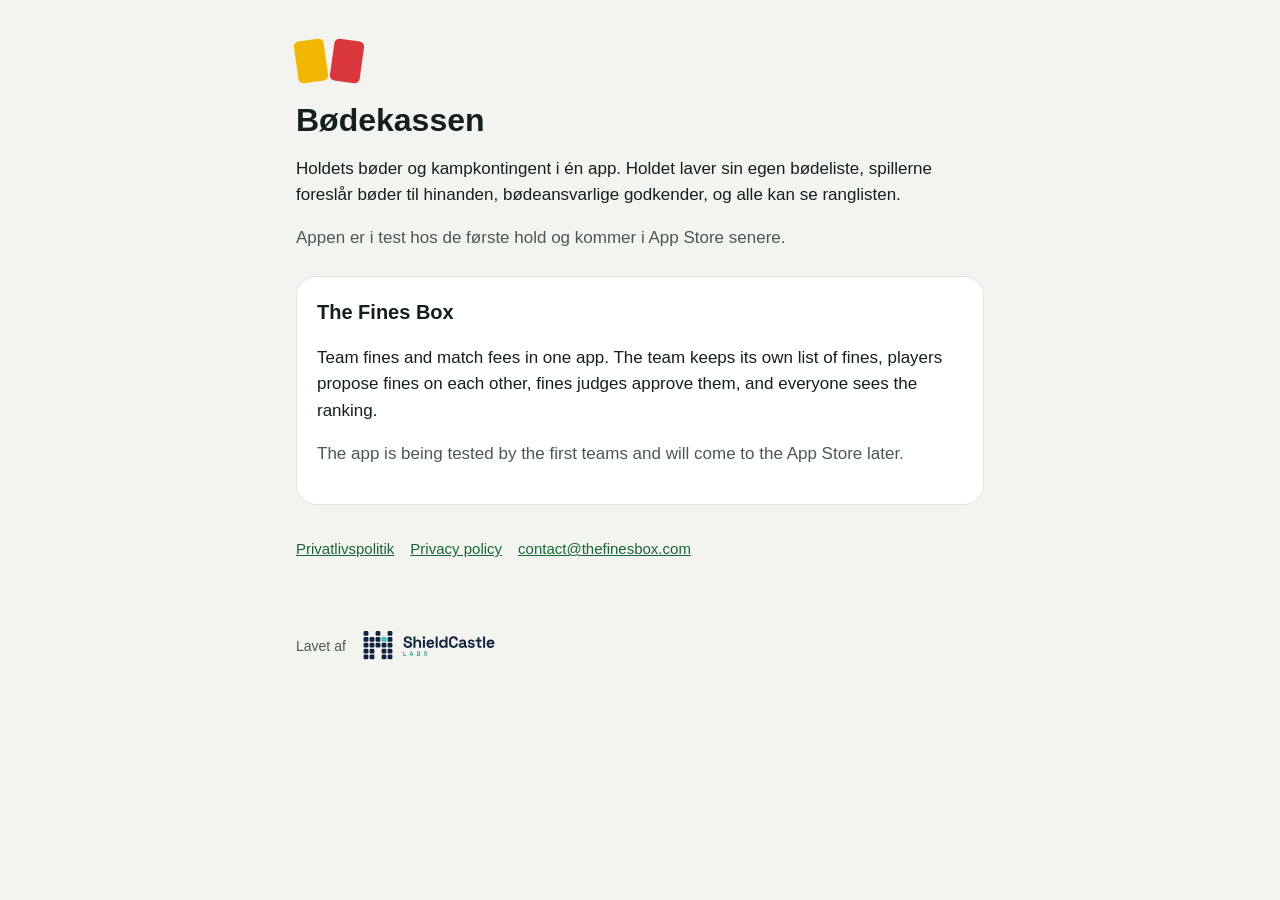
==== index.html @ 138ac304 "Website: front page and privacy policy Co-Authored-By: Claude Opus 5.5 <noreply@anthropic.com>" ====
<!doctype html>
<html lang="da">
  <head>
    <meta charset="utf-8" />
    <meta name="viewport" content="width=device-width, initial-scale=1" />
    <title>Bødekassen · The Fines Box</title>
    <meta name="description" content="Bødekassen: holdets bøder og kampkontingent i én app. The Fines Box: team fines and match fees in one app." />
    <link rel="icon" href="favicon.png" />
    <link rel="stylesheet" href="style.css" />
  </head>
  <body>
    <main>
      <div class="cards" aria-hidden="true"><span class="yellow"></span><span class="red"></span></div>
      <h1>Bødekassen</h1>
      <p>Holdets bøder og kampkontingent i én app. Holdet laver sin egen bødeliste, spillerne
        foreslår bøder til hinanden, bødeansvarlige godkender, og alle kan se ranglisten.</p>
      <p class="muted">Appen er i test hos de første hold og kommer i App Store senere.</p>

      <div class="card" lang="en">
        <h2 style="margin-top: 0">The Fines Box</h2>
        <p>Team fines and match fees in one app. The team keeps its own list of fines, players
          propose fines on each other, fines judges approve them, and everyone sees the ranking.</p>
        <p class="muted">The app is being tested by the first teams and will come to the App
          Store later.</p>
      </div>

      <nav>
        <a href="privatliv.html">Privatlivspolitik</a>
        <a href="privacy.html" lang="en">Privacy policy</a>
        <a href="mailto:contact@thefinesbox.com">contact@thefinesbox.com</a>
      </nav>
    </main>
    <footer>
      <span>Lavet af</span>
      <img src="shieldcastle-labs.svg" alt="ShieldCastle Labs" width="145" height="44" />
    </footer>
  </body>
</html>
---- style.css ----
/* thefinesbox.com: the app's "Klubhus" look. System fonts only, so the page loads nothing
   from other companies (no visitor addresses sent to font services). */
:root {
  --background: #f3f4ef;
  --card: #ffffff;
  --text: #15201a;
  --muted: #4a5951;
  --border: #e3e5dd;
  --primary: #1e7a43;
  --primary-text: #186636;
  --yellow-card: #f2b705;
  --red-card: #d9363e;
}

* {
  box-sizing: border-box;
}

body {
  margin: 0;
  background: var(--background);
  color: var(--text);
  font-family: -apple-system, BlinkMacSystemFont, "Segoe UI", Roboto, Helvetica, Arial, sans-serif;
  font-size: 17px;
  line-height: 1.55;
}

main {
  max-width: 720px;
  margin: 0 auto;
  padding: 40px 16px 64px;
}

a {
  color: var(--primary-text);
}

h1 {
  font-size: 32px;
  line-height: 1.15;
  margin: 0 0 8px;
}

h2 {
  font-size: 20px;
  margin: 32px 0 8px;
}

.cards {
  display: flex;
  gap: 6px;
  margin-bottom: 20px;
}

.cards span {
  width: 30px;
  height: 42px;
  border-radius: 5px;
}

.cards .yellow {
  background: var(--yellow-card);
  transform: rotate(-8deg);
}

.cards .red {
  background: var(--red-card);
  transform: rotate(8deg);
}

.card {
  background: var(--card);
  border: 1px solid var(--border);
  border-radius: 20px;
  padding: 20px;
  margin: 24px 0;
}

.muted {
  color: var(--muted);
}

nav {
  display: flex;
  flex-wrap: wrap;
  gap: 16px;
  margin-top: 32px;
  font-size: 15px;
}

ul {
  padding-left: 22px;
}

/* "Made by" ShieldCastle Labs, the company behind the app. */
footer {
  max-width: 720px;
  margin: 0 auto;
  padding: 0 16px 40px;
  display: flex;
  align-items: center;
  gap: 10px;
  font-size: 14px;
  color: var(--muted);
}

footer img {
  display: block;
  height: 44px;
  width: auto;
}
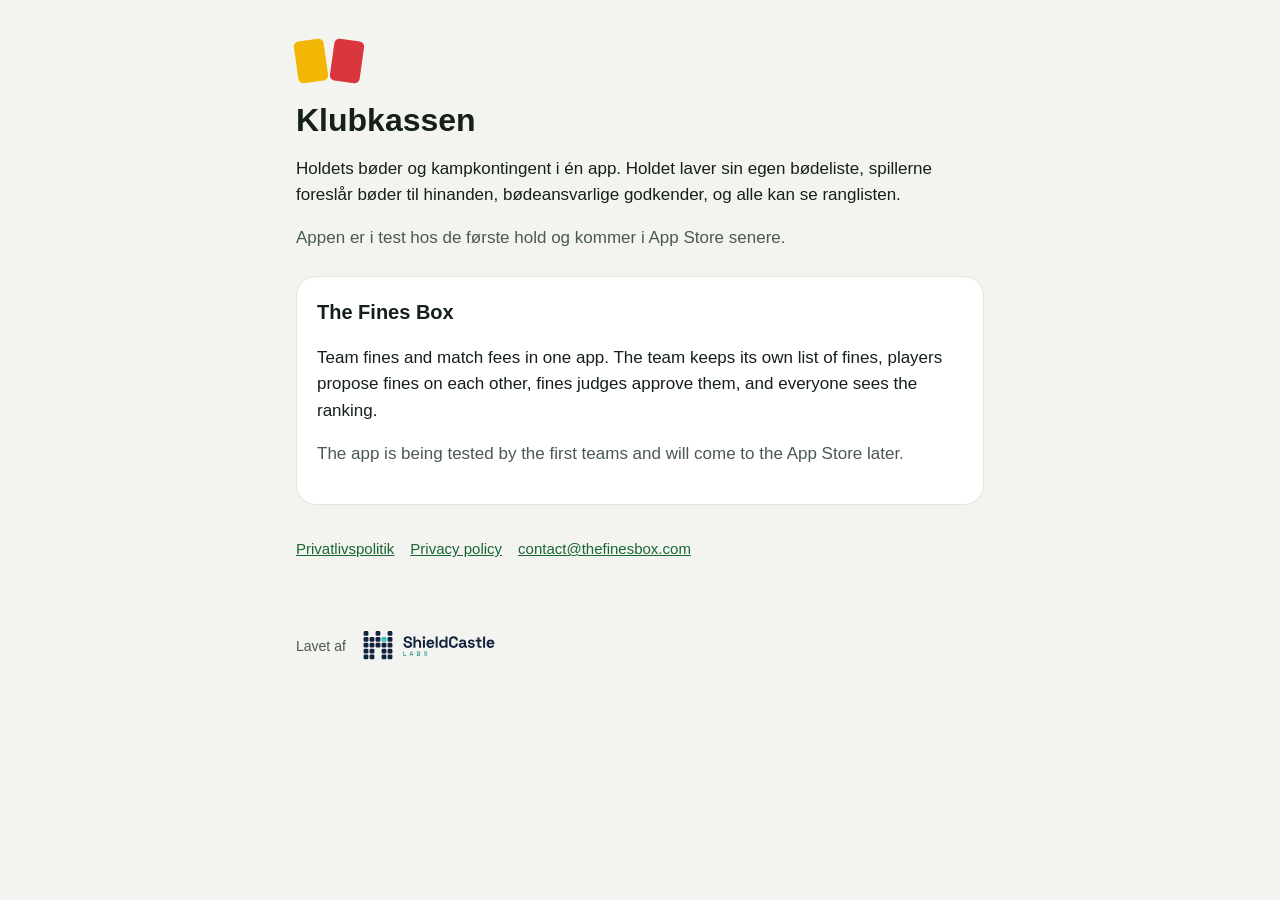
==== commit 75ffc444: "Privacy policy: notifications and crash reports; the Danish app name is Klubkassen Co-Authored-By: C" ====
--- a/index.html
+++ b/index.html
@@ -3,15 +3,15 @@
   <head>
     <meta charset="utf-8" />
     <meta name="viewport" content="width=device-width, initial-scale=1" />
-    <title>Bødekassen · The Fines Box</title>
-    <meta name="description" content="Bødekassen: holdets bøder og kampkontingent i én app. The Fines Box: team fines and match fees in one app." />
+    <title>Klubkassen · The Fines Box</title>
+    <meta name="description" content="Klubkassen: holdets bøder og kampkontingent i én app. The Fines Box: team fines and match fees in one app." />
     <link rel="icon" href="favicon.png" />
     <link rel="stylesheet" href="style.css" />
   </head>
   <body>
     <main>
       <div class="cards" aria-hidden="true"><span class="yellow"></span><span class="red"></span></div>
-      <h1>Bødekassen</h1>
+      <h1>Klubkassen</h1>
       <p>Holdets bøder og kampkontingent i én app. Holdet laver sin egen bødeliste, spillerne
         foreslår bøder til hinanden, bødeansvarlige godkender, og alle kan se ranglisten.</p>
       <p class="muted">Appen er i test hos de første hold og kommer i App Store senere.</p>
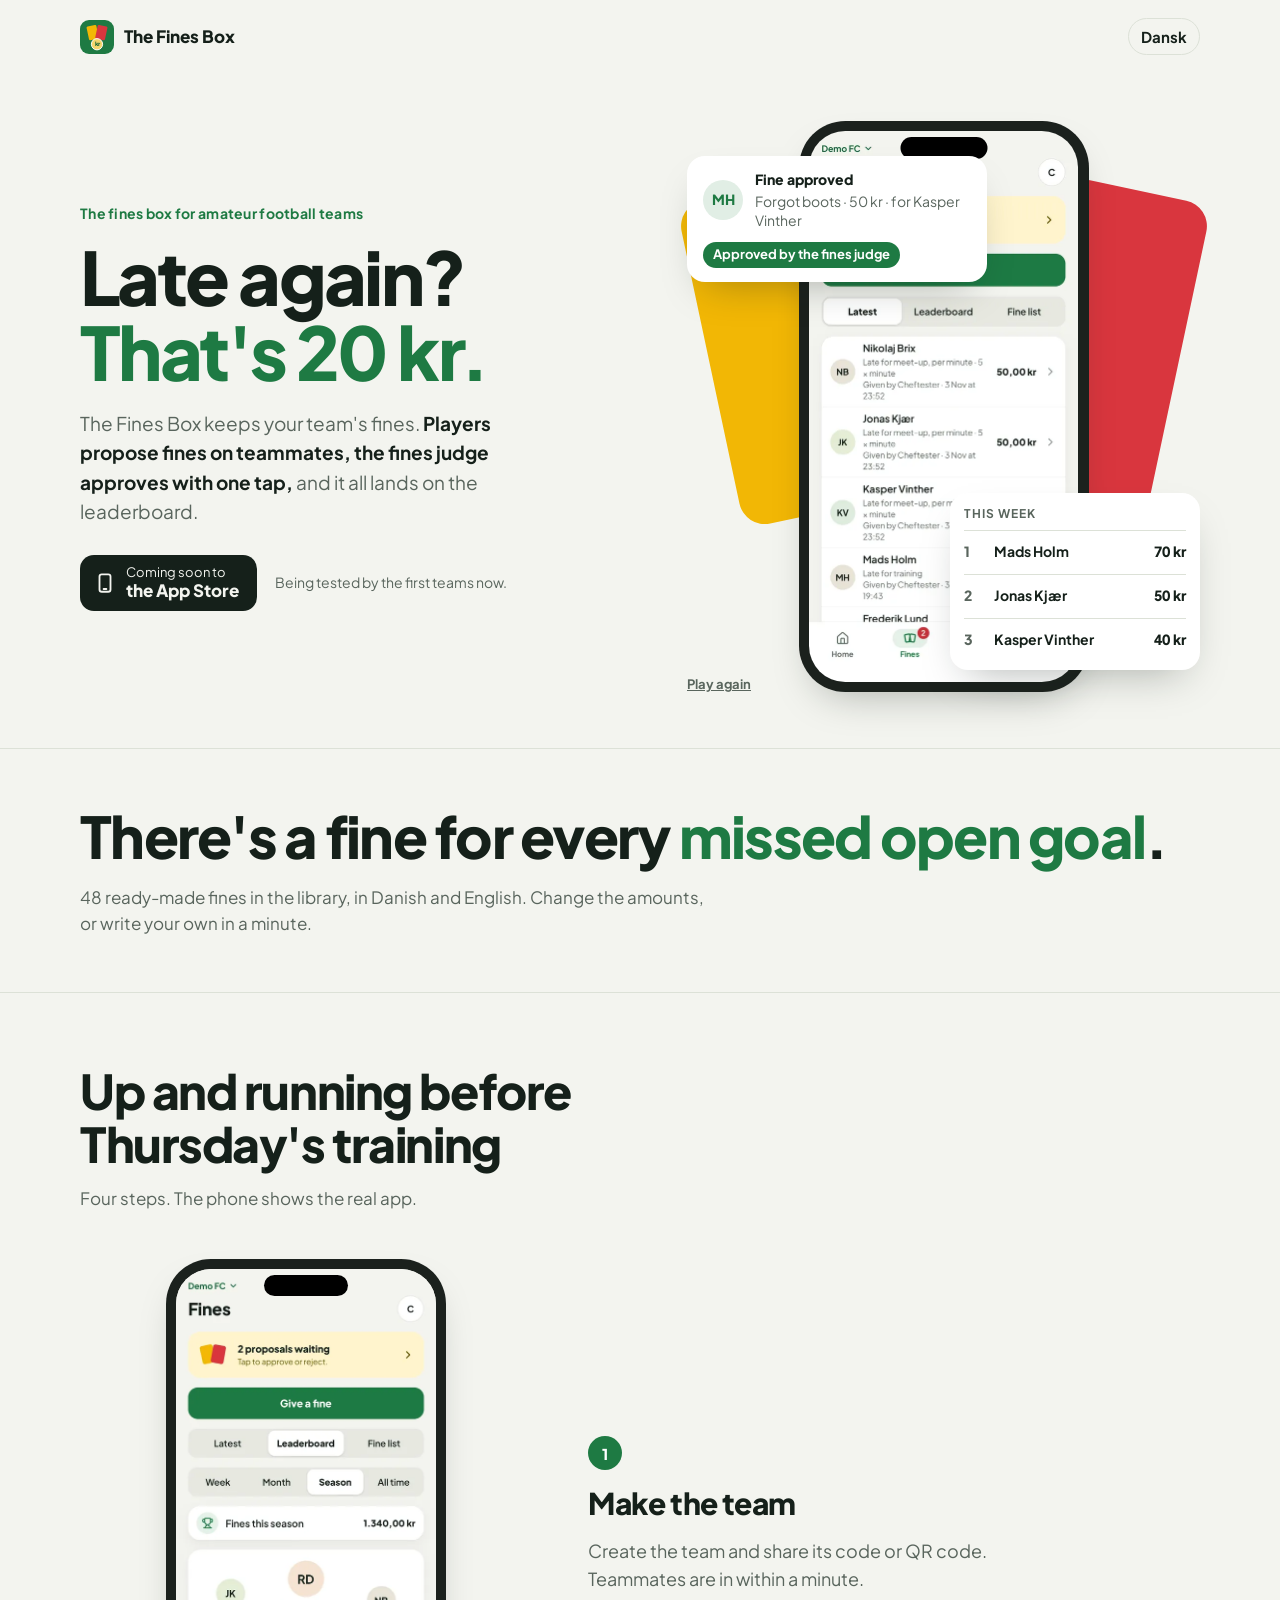
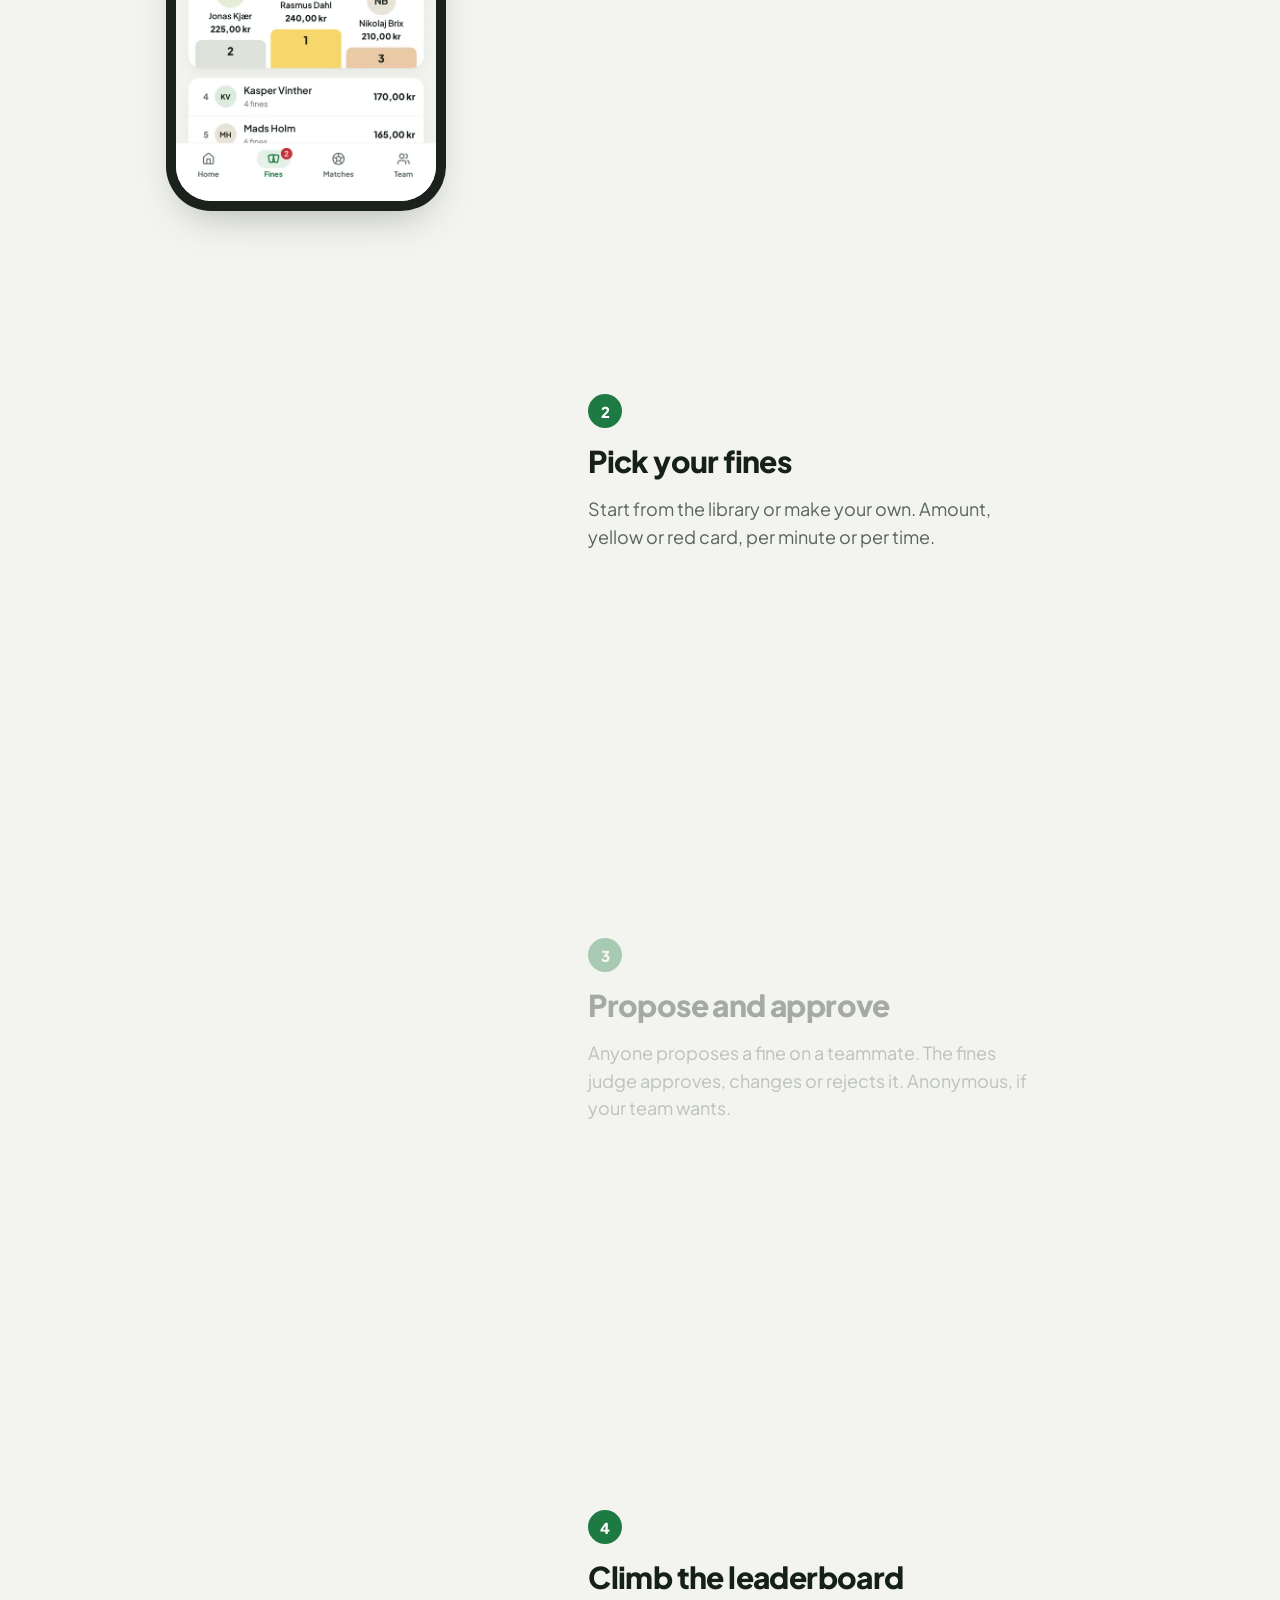
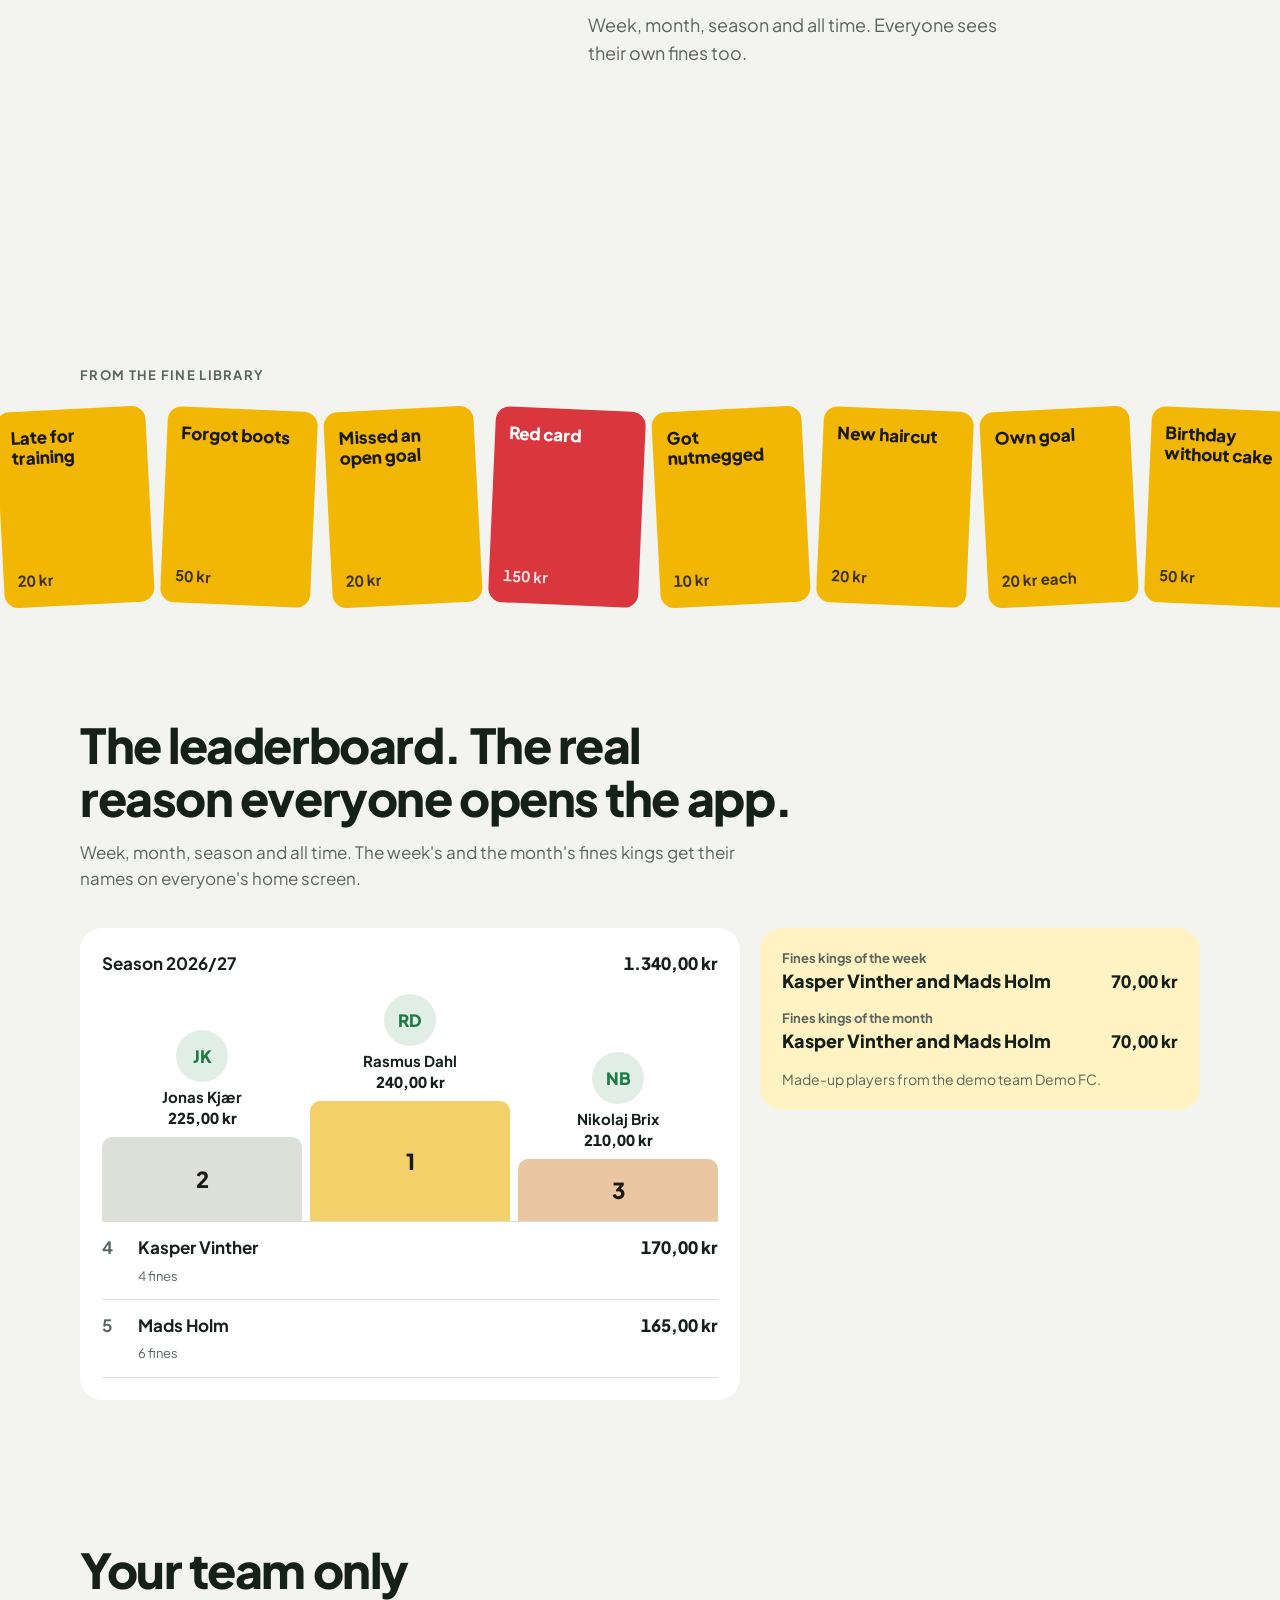
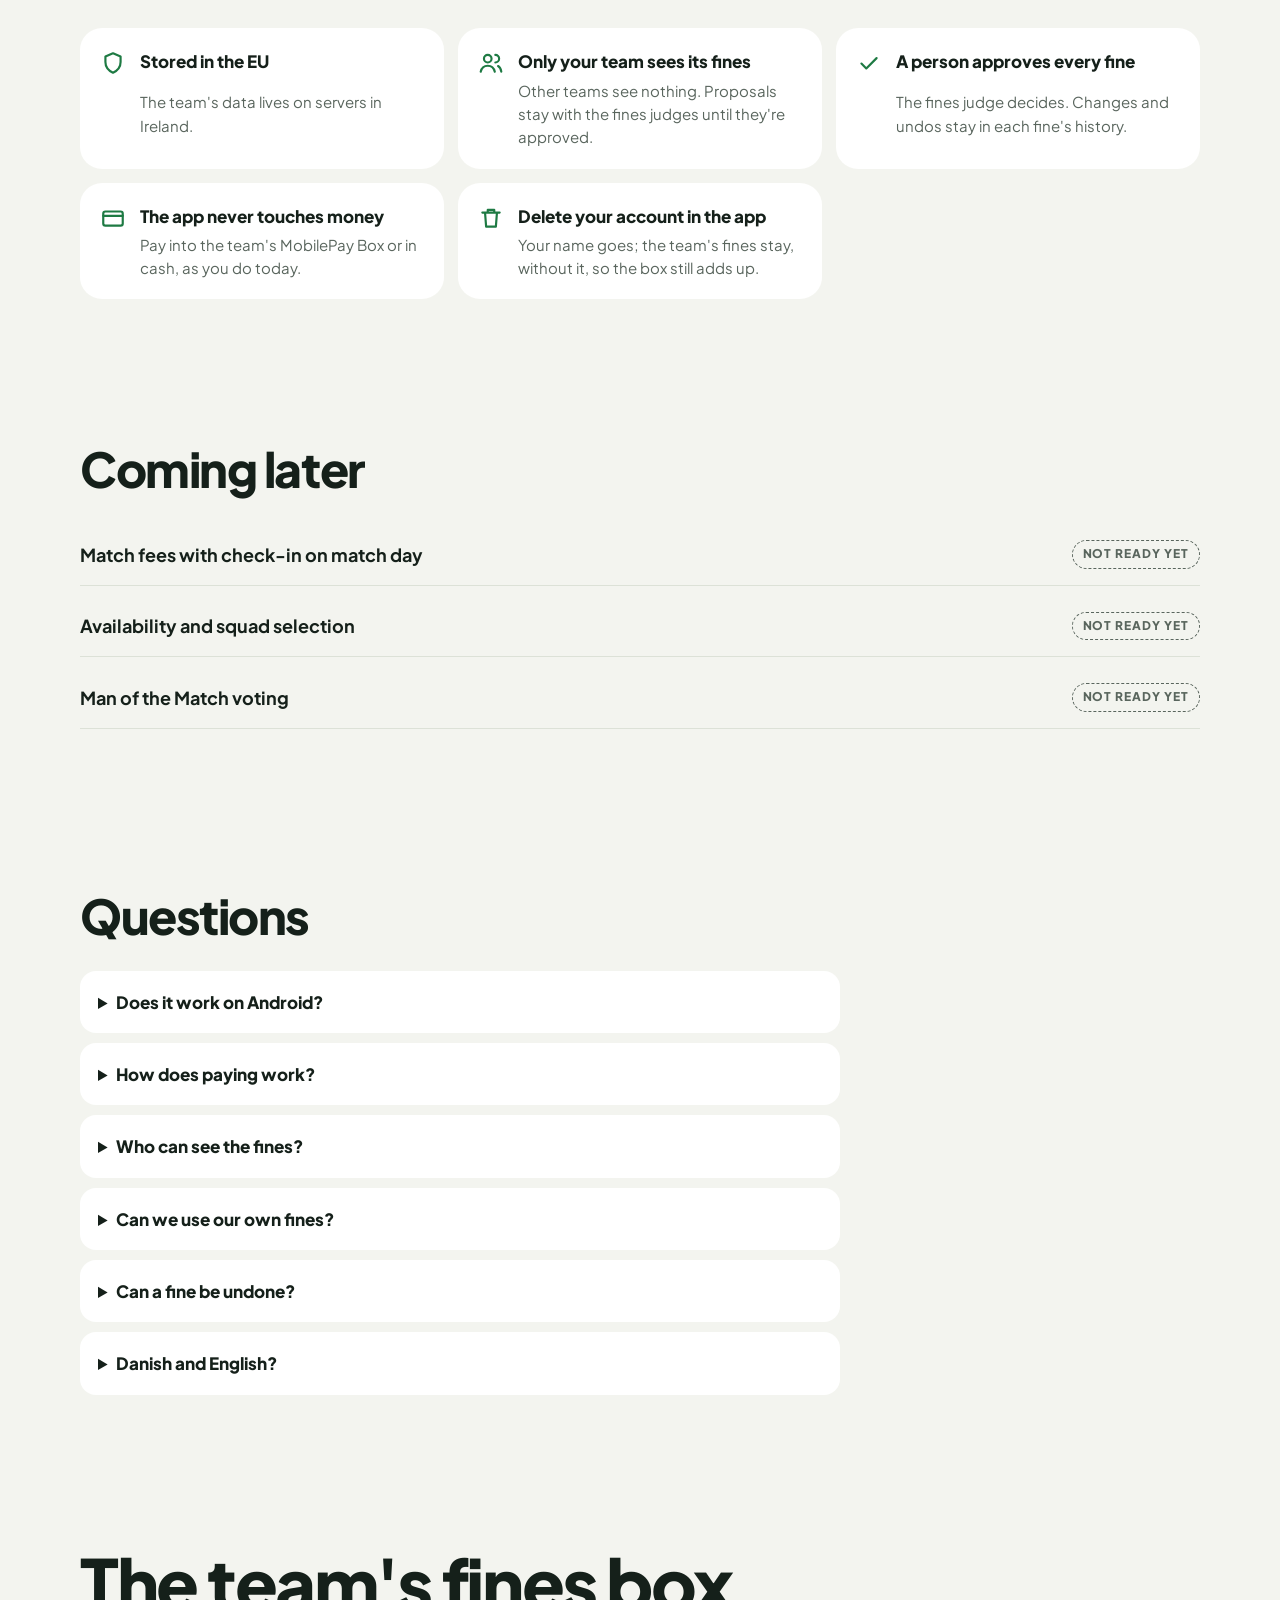
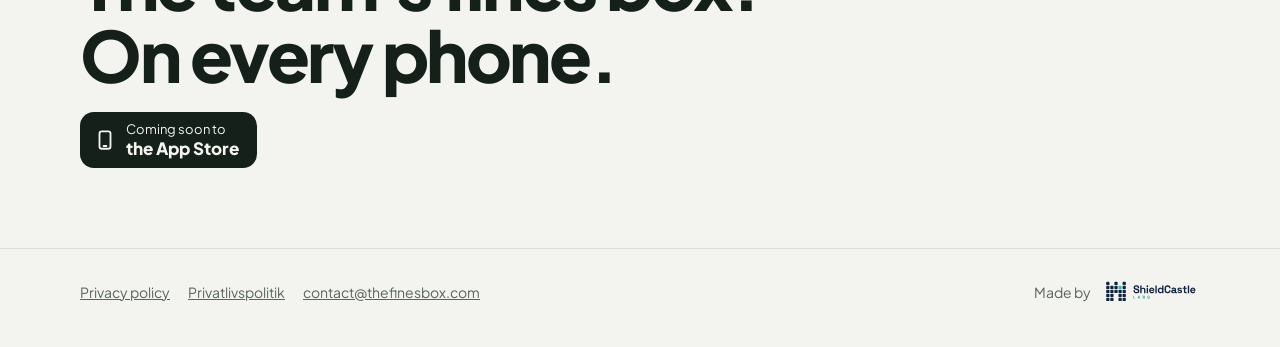
==== commit 581878e2: "New front page in English and Danish (Klubkassen at /da/), own font, link previews Co-Authored-By: C" ====
--- a/index.html
+++ b/index.html
@@ -1,38 +1,221 @@
 <!doctype html>
-<html lang="da">
-  <head>
-    <meta charset="utf-8" />
-    <meta name="viewport" content="width=device-width, initial-scale=1" />
-    <title>Klubkassen · The Fines Box</title>
-    <meta name="description" content="Klubkassen: holdets bøder og kampkontingent i én app. The Fines Box: team fines and match fees in one app." />
-    <link rel="icon" href="favicon.png" />
-    <link rel="stylesheet" href="style.css" />
-  </head>
-  <body>
-    <main>
-      <div class="cards" aria-hidden="true"><span class="yellow"></span><span class="red"></span></div>
-      <h1>Klubkassen</h1>
-      <p>Holdets bøder og kampkontingent i én app. Holdet laver sin egen bødeliste, spillerne
-        foreslår bøder til hinanden, bødeansvarlige godkender, og alle kan se ranglisten.</p>
-      <p class="muted">Appen er i test hos de første hold og kommer i App Store senere.</p>
-
-      <div class="card" lang="en">
-        <h2 style="margin-top: 0">The Fines Box</h2>
-        <p>Team fines and match fees in one app. The team keeps its own list of fines, players
-          propose fines on each other, fines judges approve them, and everyone sees the ranking.</p>
-        <p class="muted">The app is being tested by the first teams and will come to the App
-          Store later.</p>
-      </div>
-
-      <nav>
-        <a href="privatliv.html">Privatlivspolitik</a>
-        <a href="privacy.html" lang="en">Privacy policy</a>
-        <a href="mailto:contact@thefinesbox.com">contact@thefinesbox.com</a>
-      </nav>
-    </main>
-    <footer>
-      <span>Lavet af</span>
-      <img src="shieldcastle-labs.svg" alt="ShieldCastle Labs" width="145" height="44" />
-    </footer>
-  </body>
+<html lang="en">
+<head>
+<meta charset="utf-8">
+<meta name="viewport" content="width=device-width, initial-scale=1">
+<title>The Fines Box · Fines for amateur football teams</title>
+<meta name="description" content="Players propose fines on teammates, the fines judge approves with one tap, and it all lands on the leaderboard. For iPhone, in Danish and English. Coming soon to the App Store.">
+<link rel="canonical" href="https://thefinesbox.com/">
+<link rel="alternate" hreflang="en" href="https://thefinesbox.com/">
+<link rel="alternate" hreflang="da" href="https://thefinesbox.com/da/">
+<link rel="alternate" hreflang="x-default" href="https://thefinesbox.com/">
+<meta property="og:type" content="website">
+<meta property="og:url" content="https://thefinesbox.com/">
+<meta property="og:title" content="The Fines Box: late again? That's 20 kr.">
+<meta property="og:description" content="Players propose fines on teammates, the fines judge approves with one tap, and it all lands on the leaderboard. For iPhone, in Danish and English. Coming soon to the App Store.">
+<meta property="og:image" content="https://thefinesbox.com/og-en.jpg">
+<meta property="og:image:width" content="1200">
+<meta property="og:image:height" content="630">
+<meta property="og:image:alt" content="The Fines Box: a yellow and a red card next to the app's list of the latest fines.">
+<meta property="og:locale" content="en_GB">
+<meta property="og:site_name" content="The Fines Box">
+<meta name="twitter:card" content="summary_large_image">
+<meta name="theme-color" content="#F3F4EF">
+<link rel="icon" href="/favicon.png">
+<link rel="apple-touch-icon" href="/apple-touch-icon.png">
+<link rel="preload" as="font" type="font/woff2" href="/fonts/plus-jakarta-sans-800.woff2" crossorigin>
+<link rel="preload" as="font" type="font/woff2" href="/fonts/plus-jakarta-sans-400.woff2" crossorigin>
+<link rel="stylesheet" href="/site.css">
+<link rel="preload" as="image" href="/img/en-fines-latest.webp">
+</head>
+<body>
+
+<header class="nav">
+  <div class="wrap">
+    <a class="brand" href="/"><svg viewBox="0 0 1024 1024" aria-hidden="true"><rect width="1024" height="1024" fill="#1E7A43"/><rect x="232" y="170" width="300" height="420" rx="36" fill="#F2B705" transform="rotate(-12 382 380)"/><rect x="492" y="170" width="300" height="420" rx="36" fill="#D9363E" transform="rotate(12 642 380)"/><circle cx="512" cy="730" r="170" fill="#F6D66B" stroke="#FFFFFF" stroke-width="28"/><text x="512" y="792" text-anchor="middle" font-family="Plus Jakarta Sans, sans-serif" font-weight="800" font-size="176" fill="#186636">kr</text></svg><span>The Fines Box</span></a>
+    <a class="lang" href="/da/" hreflang="da" lang="da">Dansk</a>
+  </div>
+</header>
+
+<main>
+  <section class="hero">
+    <div class="wrap">
+      <div>
+        <p class="eyebrow">The fines box for amateur football teams</p>
+        <h1>Late again? <em>That's 20 kr.</em></h1>
+        <p class="lede">The Fines Box keeps your team's fines. <strong>Players propose fines on teammates, the fines judge approves with one tap,</strong> and it all lands on the leaderboard.</p>
+        <div class="hero-actions">
+          <span class="badge" role="img" aria-label="Coming soon to the App Store"><svg viewBox="0 0 24 24" fill="none" stroke="currentColor" stroke-width="2" stroke-linecap="round" aria-hidden="true"><rect x="6" y="2.5" width="12" height="19" rx="2.5"/><path d="M10.5 18.5h3"/></svg><span>Coming soon to<b>the App Store</b></span></span>
+          <span class="small">Being tested by the first teams now.</span>
+        </div>
+      </div>
+
+      <div class="stage" role="group" aria-label="A proposed fine is approved and the week's leaderboard changes">
+        <div class="deco-cards" aria-hidden="true"><span class="y"></span><span class="r"></span></div>
+        <figure class="phone"><img src="/img/en-fines-latest.webp" width="540" height="1103" alt="The app's Latest tab: the newest fines with who got them, the fine and the amount."></figure>
+        <div class="notice" id="notice" aria-live="polite">
+          <span class="av" aria-hidden="true">MH</span>
+          <span class="t" id="notice-title">Mads Holm proposed a fine</span>
+          <span class="d">Forgot boots · 50 kr · for Kasper Vinther</span>
+          <span class="status" id="notice-status">Waiting for the fines judge</span>
+        </div>
+        <div class="mini">
+          <p class="mini-title">This week</p>
+          <ol id="mini">
+            <li data-id="mh" style="--pos:0"><span class="rank">1</span><span class="who">Mads Holm</span><span class="amt">70 kr</span></li>
+            <li data-id="jk" style="--pos:1"><span class="rank">2</span><span class="who">Jonas Kjær</span><span class="amt">50 kr</span></li>
+            <li data-id="kv" style="--pos:2"><span class="rank">3</span><span class="who">Kasper Vinther</span><span class="amt">40 kr</span></li>
+          </ol>
+        </div>
+        <button class="replay" type="button" id="replay">Play again</button>
+      </div>
+    </div>
+  </section>
+
+  <section class="rotator">
+    <div class="wrap">
+      <h2>There's a fine for every <span class="word" id="word">missed open goal</span>.</h2>
+      <p>48 ready-made fines in the library, in Danish and English. Change the amounts, or write your own in a minute.</p>
+    </div>
+  </section>
+
+  <section class="section how" aria-labelledby="how">
+    <div class="wrap">
+      <h2 id="how">Up and running before Thursday's training</h2>
+      <p class="intro">Four steps. The phone shows the real app.</p>
+      <div class="how-grid">
+        <div class="how-phone" aria-hidden="true">
+          <figure class="phone">
+            <img src="/img/en-home.webp" width="540" height="1103" alt="" data-screen="0" class="active">
+            <img src="/img/en-fines-fine-list.webp" width="540" height="1103" alt="" data-screen="1" loading="lazy">
+            <img src="/img/en-give-fine-step1-players.webp" width="540" height="1103" alt="" data-screen="2" loading="lazy">
+            <img src="/img/en-fines-leaderboard.webp" width="540" height="1103" alt="" data-screen="3" loading="lazy">
+          </figure>
+        </div>
+        <ol class="steps-row">
+          <li class="step active" data-step="0">
+            <span class="n">1</span>
+            <h3>Make the team</h3>
+            <p>Create the team and share its code or QR code. Teammates are in within a minute.</p>
+            <figure class="phone step-phone"><img src="/img/en-home.webp" width="540" height="1103" alt="Home: the team Demo FC, your roles, your fines this season and the week's fines kings." loading="lazy"></figure>
+          </li>
+          <li class="step" data-step="1">
+            <span class="n">2</span>
+            <h3>Pick your fines</h3>
+            <p>Start from the library or make your own. Amount, yellow or red card, per minute or per time.</p>
+            <figure class="phone step-phone"><img src="/img/en-fines-fine-list.webp" width="540" height="1103" alt="The team's fine list with amounts and yellow cards." loading="lazy"></figure>
+          </li>
+          <li class="step" data-step="2">
+            <span class="n">3</span>
+            <h3>Propose and approve</h3>
+            <p>Anyone proposes a fine on a teammate. The fines judge approves, changes or rejects it. Anonymous, if your team wants.</p>
+            <figure class="phone step-phone"><img src="/img/en-give-fine-step1-players.webp" width="540" height="1103" alt="Give a fine: three teammates chosen." loading="lazy"></figure>
+          </li>
+          <li class="step" data-step="3">
+            <span class="n">4</span>
+            <h3>Climb the leaderboard</h3>
+            <p>Week, month, season and all time. Everyone sees their own fines too.</p>
+            <figure class="phone step-phone"><img src="/img/en-fines-leaderboard.webp" width="540" height="1103" alt="The season's leaderboard with a podium." loading="lazy"></figure>
+          </li>
+        </ol>
+      </div>
+    </div>
+  </section>
+
+  <section class="band" aria-label="From the fine library">
+    <div class="wrap"><p class="band-label">From the fine library</p></div>
+    <div class="band-track">
+      <div class="fcard"><b>Late for training</b><span>20 kr</span></div><div class="fcard"><b>Forgot boots</b><span>50 kr</span></div><div class="fcard"><b>Missed an open goal</b><span>20 kr</span></div><div class="fcard red"><b>Red card</b><span>150 kr</span></div><div class="fcard"><b>Got nutmegged</b><span>10 kr</span></div><div class="fcard"><b>New haircut</b><span>20 kr</span></div><div class="fcard"><b>Own goal</b><span>20 kr each</span></div><div class="fcard"><b>Birthday without cake</b><span>50 kr</span></div><div class="fcard"><b>Phone rang during the team talk</b><span>25 kr</span></div><div class="fcard red"><b>No-show at a match</b><span>200 kr</span></div><div class="fcard"><b>Called the coach mum or dad</b><span>20 kr</span></div><div class="fcard"><b>Sulking after being subbed off</b><span>20 kr</span></div><div class="fcard"><b>Late for meet-up</b><span>10 kr per minute</span></div><div class="fcard"><b>Hit the coach with the ball</b><span>20 kr</span></div><div class="fcard"><b>Forgot a teammate's name</b><span>10 kr</span></div>
+      <div class="fcard" aria-hidden="true"><b>Late for training</b><span>20 kr</span></div><div class="fcard" aria-hidden="true"><b>Forgot boots</b><span>50 kr</span></div><div class="fcard" aria-hidden="true"><b>Missed an open goal</b><span>20 kr</span></div><div class="fcard red" aria-hidden="true"><b>Red card</b><span>150 kr</span></div><div class="fcard" aria-hidden="true"><b>Got nutmegged</b><span>10 kr</span></div><div class="fcard" aria-hidden="true"><b>New haircut</b><span>20 kr</span></div><div class="fcard" aria-hidden="true"><b>Own goal</b><span>20 kr each</span></div><div class="fcard" aria-hidden="true"><b>Birthday without cake</b><span>50 kr</span></div><div class="fcard" aria-hidden="true"><b>Phone rang during the team talk</b><span>25 kr</span></div><div class="fcard red" aria-hidden="true"><b>No-show at a match</b><span>200 kr</span></div><div class="fcard" aria-hidden="true"><b>Called the coach mum or dad</b><span>20 kr</span></div><div class="fcard" aria-hidden="true"><b>Sulking after being subbed off</b><span>20 kr</span></div><div class="fcard" aria-hidden="true"><b>Late for meet-up</b><span>10 kr per minute</span></div><div class="fcard" aria-hidden="true"><b>Hit the coach with the ball</b><span>20 kr</span></div><div class="fcard" aria-hidden="true"><b>Forgot a teammate's name</b><span>10 kr</span></div>
+    </div>
+  </section>
+
+  <section class="section" aria-labelledby="lb">
+    <div class="wrap">
+      <h2 id="lb">The leaderboard. The real reason everyone opens the app.</h2>
+      <p class="intro">Week, month, season and all time. The week's and the month's fines kings get their names on everyone's home screen.</p>
+      <div class="board-grid">
+        <div class="panel">
+          <div class="panel-head"><span>Season 2026/27</span><span class="num">1.340,00 kr</span></div>
+          <div class="podium">
+            <div class="pod p2"><div class="av" aria-hidden="true">JK</div><div class="name">Jonas Kjær</div><div class="amt">225,00 kr</div><div class="block" aria-hidden="true">2</div></div>
+            <div class="pod p1"><div class="av" aria-hidden="true">RD</div><div class="name">Rasmus Dahl</div><div class="amt">240,00 kr</div><div class="block" aria-hidden="true">1</div></div>
+            <div class="pod p3"><div class="av" aria-hidden="true">NB</div><div class="name">Nikolaj Brix</div><div class="amt">210,00 kr</div><div class="block" aria-hidden="true">3</div></div>
+          </div>
+          <ol class="rest">
+            <li value="4"><span class="rank" aria-hidden="true">4</span><span class="who"><b>Kasper Vinther</b><span>4 fines</span></span><span class="amt">170,00 kr</span></li>
+            <li value="5"><span class="rank" aria-hidden="true">5</span><span class="who"><b>Mads Holm</b><span>6 fines</span></span><span class="amt">165,00 kr</span></li>
+          </ol>
+        </div>
+        <div class="kings">
+          <div class="k"><span><small>Fines kings of the week</small><b>Kasper Vinther and Mads Holm</b></span><span class="num">70,00 kr</span></div>
+          <div class="k"><span><small>Fines kings of the month</small><b>Kasper Vinther and Mads Holm</b></span><span class="num">70,00 kr</span></div>
+          <p class="small">Made-up players from the demo team Demo FC.</p>
+        </div>
+      </div>
+    </div>
+  </section>
+
+  <section class="section" aria-labelledby="trust">
+    <div class="wrap">
+      <h2 id="trust">Your team only</h2>
+      <div class="trust-grid">
+        <div class="tile"><svg viewBox="0 0 24 24" fill="none" stroke="currentColor" stroke-width="2" stroke-linecap="round" stroke-linejoin="round" aria-hidden="true"><path d="M12 3l7 3v5c0 4.5-3 8-7 10-4-2-7-5.5-7-10V6z"/></svg><b>Stored in the EU</b><p>The team's data lives on servers in Ireland.</p></div>
+        <div class="tile"><svg viewBox="0 0 24 24" fill="none" stroke="currentColor" stroke-width="2" stroke-linecap="round" stroke-linejoin="round" aria-hidden="true"><circle cx="9" cy="8" r="3.5"/><path d="M2.5 20c.8-3.5 3.3-5.5 6.5-5.5s5.7 2 6.5 5.5"/><path d="M16 4.5a3.5 3.5 0 0 1 0 7M18.5 14.8c1.6.9 2.6 2.6 3 5.2"/></svg><b>Only your team sees its fines</b><p>Other teams see nothing. Proposals stay with the fines judges until they're approved.</p></div>
+        <div class="tile"><svg viewBox="0 0 24 24" fill="none" stroke="currentColor" stroke-width="2" stroke-linecap="round" stroke-linejoin="round" aria-hidden="true"><path d="M5 12.5l4.5 4.5L19 7.5"/></svg><b>A person approves every fine</b><p>The fines judge decides. Changes and undos stay in each fine's history.</p></div>
+        <div class="tile"><svg viewBox="0 0 24 24" fill="none" stroke="currentColor" stroke-width="2" stroke-linecap="round" stroke-linejoin="round" aria-hidden="true"><rect x="3" y="6" width="18" height="13" rx="2"/><path d="M3 10h18"/></svg><b>The app never touches money</b><p>Pay into the team's MobilePay Box or in cash, as you do today.</p></div>
+        <div class="tile"><svg viewBox="0 0 24 24" fill="none" stroke="currentColor" stroke-width="2" stroke-linecap="round" stroke-linejoin="round" aria-hidden="true"><path d="M4 7h16M9 7V4.5h6V7M6.5 7l1 13h9l1-13"/></svg><b>Delete your account in the app</b><p>Your name goes; the team's fines stay, without it, so the box still adds up.</p></div>
+      </div>
+    </div>
+  </section>
+
+  <section class="section" aria-labelledby="later">
+    <div class="wrap">
+      <h2 id="later">Coming later</h2>
+      <ul class="later-list">
+        <li>Match fees with check-in on match day <span class="chip">Not ready yet</span></li>
+        <li>Availability and squad selection <span class="chip">Not ready yet</span></li>
+        <li>Man of the Match voting <span class="chip">Not ready yet</span></li>
+      </ul>
+    </div>
+  </section>
+
+  <section class="section" aria-labelledby="qs">
+    <div class="wrap">
+      <h2 id="qs">Questions</h2>
+      <div class="faq">
+        <details><summary>Does it work on Android?</summary><p>Not yet. iPhone comes first; Android follows.</p></details>
+        <details><summary>How does paying work?</summary><p>The app doesn't take money. Players pay into the team's MobilePay Box or hand over cash, as today.</p></details>
+        <details><summary>Who can see the fines?</summary><p>Only your team. Approved fines are for everyone on the team; a proposal is seen only by the fines judges and whoever proposed it.</p></details>
+        <details><summary>Can we use our own fines?</summary><p>Yes. Take what you like from the library of 48, change the amounts, and write your own.</p></details>
+        <details><summary>Can a fine be undone?</summary><p>Yes. The fines judge can change or undo a fine, and its history keeps every step.</p></details>
+        <details><summary>Danish and English?</summary><p>Both. Each player picks a language, and the library's fines show in it.</p></details>
+      </div>
+    </div>
+  </section>
+
+  <section class="cta">
+    <div class="wrap">
+      <h2>The team's fines box. On every phone.</h2>
+      <span class="badge" role="img" aria-label="Coming soon to the App Store"><svg viewBox="0 0 24 24" fill="none" stroke="currentColor" stroke-width="2" stroke-linecap="round" aria-hidden="true"><rect x="6" y="2.5" width="12" height="19" rx="2.5"/><path d="M10.5 18.5h3"/></svg><span>Coming soon to<b>the App Store</b></span></span>
+    </div>
+  </section>
+</main>
+
+<footer>
+  <div class="wrap">
+    <nav aria-label="Footer">
+      <a href="/privacy.html">Privacy policy</a>
+      <a href="/privatliv.html" lang="da">Privatlivspolitik</a>
+      <a href="mailto:contact@thefinesbox.com">contact@thefinesbox.com</a>
+    </nav>
+    <span class="maker">Made by
+      <img src="/shieldcastle-labs.svg" width="99" height="30" alt="ShieldCastle Labs">
+    </span>
+  </div>
+</footer>
+
+<script type="application/json" id="site-texts">{"story":{"initials":"MH","proposedTitle":"Mads Holm proposed a fine","detail":"Forgot boots · 50 kr · for Kasper Vinther","waiting":"Waiting for the fines judge","approvedTitle":"Fine approved","approved":"Approved by the fines judge","board":"This week","replay":"Play again","kr":"kr"},"words":["missed open goal","nutmeg","new haircut","own goal","cakeless birthday","late arrival","forgotten pair of boots"]}</script>
+<script src="/site.js" defer></script>
+</body>
 </html>
--- a/site.css
+++ b/site.css
@@ -0,0 +1,275 @@
+/* thefinesbox.com, direction A "Klubhus" (Søren's choice, 2026-11-04): the app's own look.
+   Layout idea: the phone is the hero, with the icon's yellow and red cards behind it. */
+
+/* The app's font, served from thefinesbox.com itself (website/tools/make-assets.py), so a visit
+   sends nothing to Google. */
+@font-face { font-family: "Plus Jakarta Sans"; font-weight: 400; font-display: swap; src: url("/fonts/plus-jakarta-sans-400.woff2") format("woff2"); }
+@font-face { font-family: "Plus Jakarta Sans"; font-weight: 700; font-display: swap; src: url("/fonts/plus-jakarta-sans-700.woff2") format("woff2"); }
+@font-face { font-family: "Plus Jakarta Sans"; font-weight: 800; font-display: swap; src: url("/fonts/plus-jakarta-sans-800.woff2") format("woff2"); }
+
+:root {
+  --bg: #F3F4EF;
+  --surface: #FFFFFF;
+  --ink: #15201A;
+  --muted: #59655D;
+  --line: #DCE1D7;
+  --accent: #1E7A43;
+  --accent-ink: #FFFFFF;
+  --accent-soft: #E1EEE5;
+  --yellow: #F2B705;
+  --yellow-soft: #FFF3C4;
+  --red: #D9363E;
+  --gold: #F3D06A;
+  --silver: #DCE0D9;
+  --bronze: #EBC6A3;
+  --bezel: #1B211D;
+  --font: "Plus Jakarta Sans", "Segoe UI", system-ui, -apple-system, sans-serif;
+  --radius: 22px;
+  --shadow: 0 18px 40px -18px rgba(21, 32, 26, 0.35);
+  color-scheme: light;
+}
+
+* { box-sizing: border-box; }
+html { -webkit-text-size-adjust: 100%; }
+body {
+  margin: 0;
+  background: var(--bg);
+  color: var(--ink);
+  font-family: var(--font);
+  font-size: 17px;
+  line-height: 1.55;
+  overflow-x: hidden;
+}
+img { max-width: 100%; display: block; }
+a { color: inherit; }
+:focus-visible { outline: 3px solid var(--accent); outline-offset: 3px; border-radius: 6px; }
+h1, h2, h3 { text-wrap: balance; margin: 0; }
+p { margin: 0; }
+.num { font-variant-numeric: tabular-nums; }
+.wrap { width: min(1120px, 100% - 32px); margin-inline: auto; }
+.small { font-size: 14px; color: var(--muted); }
+
+/* ---------- Nav ---------- */
+.nav .wrap { display: flex; align-items: center; gap: 12px; padding: 18px 0; }
+.brand { display: flex; align-items: center; gap: 10px; font-weight: 800; text-decoration: none; }
+.brand svg { width: 34px; height: 34px; border-radius: 9px; }
+.nav .lang { margin-left: auto; font-size: 15px; font-weight: 700; text-decoration: none; padding: 6px 12px; border-radius: 999px; border: 1px solid var(--line); }
+.nav .lang:hover { background: var(--surface); }
+
+/* ---------- Hero ---------- */
+.hero .wrap { display: grid; gap: 40px; padding: 24px 0 56px; align-items: center; }
+@media (min-width: 900px) { .hero .wrap { grid-template-columns: 1.05fr 0.95fr; padding-top: 48px; } }
+.eyebrow { font-size: 14px; font-weight: 700; color: var(--accent); letter-spacing: 0.02em; }
+.hero h1 { margin-top: 14px; font-size: clamp(2.6rem, 8vw, 4.6rem); line-height: 1.02; font-weight: 800; letter-spacing: -0.035em; }
+.hero h1 em { font-style: normal; color: var(--accent); }
+.lede { margin-top: 20px; font-size: 19px; color: var(--muted); max-width: 34ch; }
+.lede strong { color: var(--ink); font-weight: 700; }
+.hero-actions { margin-top: 28px; display: flex; flex-wrap: wrap; align-items: center; gap: 12px 18px; }
+.badge {
+  display: inline-flex; align-items: center; gap: 10px;
+  padding: 10px 18px 10px 14px; border-radius: 14px;
+  background: var(--ink); color: var(--bg);
+  font-size: 13px; line-height: 1.2;
+}
+.badge b { display: block; font-size: 17px; font-weight: 800; }
+.badge svg { width: 22px; height: 22px; }
+
+/* The hero stage: the phone, the proposal card and the week's mini leaderboard. */
+.stage { position: relative; display: grid; place-items: center; min-height: 560px; }
+.deco-cards { position: absolute; inset: 0; pointer-events: none; }
+.deco-cards span { position: absolute; width: 46%; aspect-ratio: 5 / 7; border-radius: 26px; top: 10%; }
+.deco-cards .y { background: var(--yellow); left: 4%; transform: rotate(-12deg); }
+.deco-cards .r { background: var(--red); right: 4%; transform: rotate(12deg); }
+
+.phone {
+  --pw: 250px;
+  position: relative; z-index: 1;
+  width: var(--pw);
+  padding: calc(var(--pw) * 0.035);
+  border-radius: calc(var(--pw) * 0.16);
+  background: var(--bezel);
+  box-shadow: var(--shadow);
+  margin: 0;
+}
+.phone::before {
+  content: ""; position: absolute; z-index: 2; left: 50%; top: calc(var(--pw) * 0.055);
+  width: 30%; height: calc(var(--pw) * 0.075); transform: translateX(-50%);
+  background: #000; border-radius: 999px;
+}
+.phone img { width: 100%; height: auto; border-radius: calc(var(--pw) * 0.125); }
+@media (min-width: 900px) { .stage .phone { --pw: 290px; } }
+
+.notice {
+  position: absolute; z-index: 3; top: 6%; left: 0;
+  width: min(300px, 86%);
+  background: var(--surface); color: var(--ink);
+  border-radius: 18px; padding: 14px 16px;
+  box-shadow: var(--shadow);
+  display: grid; grid-template-columns: auto 1fr; gap: 4px 12px; align-items: center;
+  font-size: 14px; line-height: 1.35;
+}
+.notice .av { grid-row: span 2; width: 40px; height: 40px; border-radius: 50%; display: grid; place-items: center; font-weight: 800; font-size: 14px; background: var(--accent-soft); color: var(--accent); }
+.notice .t { font-weight: 800; }
+.notice .d { color: var(--muted); }
+.notice .status {
+  grid-column: 1 / -1; margin-top: 8px; justify-self: start;
+  font-size: 13px; font-weight: 700; padding: 4px 10px; border-radius: 999px;
+  background: var(--yellow-soft); color: var(--ink);
+  transition: background-color 0.4s ease, color 0.4s ease;
+}
+.notice.approved .status { background: var(--accent); color: var(--accent-ink); }
+
+.mini {
+  position: absolute; z-index: 3; bottom: 4%; right: 0;
+  width: min(250px, 78%);
+  background: var(--surface); border-radius: 18px; padding: 12px 14px 8px;
+  box-shadow: var(--shadow); font-size: 14px;
+}
+.mini-title { font-size: 12px; font-weight: 700; color: var(--muted); text-transform: uppercase; letter-spacing: 0.08em; }
+.mini ol { list-style: none; padding: 0; margin: 6px 0 0; position: relative; height: 132px; }
+.mini li {
+  position: absolute; left: 0; right: 0; height: 44px;
+  display: grid; grid-template-columns: 22px 1fr auto; align-items: center; gap: 8px;
+  transform: translateY(calc(var(--pos) * 44px));
+  transition: transform 0.7s cubic-bezier(0.2, 0.8, 0.2, 1);
+  border-top: 1px solid var(--line);
+}
+.mini li .rank { font-weight: 800; color: var(--muted); }
+.mini li .who { font-weight: 700; white-space: nowrap; overflow: hidden; text-overflow: ellipsis; }
+.mini li .amt { font-weight: 800; font-variant-numeric: tabular-nums; }
+.mini li.climber .who::after { content: " \2191"; color: var(--accent); }
+.replay {
+  position: absolute; z-index: 3; bottom: -8px; left: 0;
+  font: inherit; font-size: 13px; font-weight: 700; cursor: pointer;
+  background: none; border: 0; color: var(--muted); text-decoration: underline; padding: 6px 0;
+}
+
+/* ---------- Rotating fine ---------- */
+.rotator { padding: 56px 0; border-block: 1px solid var(--line); }
+.rotator h2 { font-size: clamp(2rem, 6vw, 3.6rem); line-height: 1.08; letter-spacing: -0.03em; font-weight: 800; }
+.word { display: inline-block; color: var(--accent); }
+.word.swap { animation: wordIn 0.45s cubic-bezier(0.2, 0.8, 0.2, 1); }
+@keyframes wordIn { from { opacity: 0; transform: translateY(0.35em); } to { opacity: 1; transform: none; } }
+.rotator p { margin-top: 16px; color: var(--muted); max-width: 52ch; }
+
+/* ---------- Sections ---------- */
+.section { padding: 72px 0; }
+.section h2 { font-size: clamp(1.9rem, 5vw, 3rem); line-height: 1.1; letter-spacing: -0.03em; font-weight: 800; max-width: 22ch; }
+.section .intro { margin-top: 14px; color: var(--muted); max-width: 56ch; }
+
+/* How it works: on a phone a row of cards you swipe; on a laptop the phone stays put and its
+   screen changes as each step scrolls past. */
+.how-phone { display: none; }
+.steps-row {
+  list-style: none;
+  margin: 36px -16px 0;
+  display: grid; grid-auto-flow: column; grid-auto-columns: minmax(250px, 78%);
+  gap: 16px; overflow-x: auto; scroll-snap-type: x mandatory;
+  padding: 4px 16px 20px;
+}
+.step {
+  scroll-snap-align: start;
+  background: var(--surface); border-radius: var(--radius); padding: 22px 20px 0;
+  display: flex; flex-direction: column; gap: 10px; overflow: hidden;
+}
+.step .n {
+  width: 34px; height: 34px; border-radius: 50%; display: grid; place-items: center;
+  background: var(--accent); color: var(--accent-ink); font-weight: 800; font-size: 15px;
+}
+.step h3 { font-size: 20px; font-weight: 800; letter-spacing: -0.01em; }
+.step p { font-size: 15px; color: var(--muted); }
+.step .phone { --pw: 200px; margin: 12px auto -60px; }
+
+@media (min-width: 900px) {
+  .how-grid { display: grid; grid-template-columns: 0.85fr 1.15fr; gap: 56px; margin-top: 24px; }
+  .how-phone { display: block; position: sticky; top: 72px; align-self: start; padding: 24px 0; }
+  .how-phone .phone { --pw: 280px; margin-inline: auto; }
+  .how-phone .phone img { transition: opacity 0.45s ease; }
+  .how-phone .phone img + img { position: absolute; inset: calc(var(--pw) * 0.035); width: calc(100% - var(--pw) * 0.07); }
+  .how-phone .phone img:not(.active) { opacity: 0; }
+  .steps-row { display: block; margin: 0; padding: 0; overflow: visible; }
+  .step {
+    min-height: 62vh; padding: 0; background: none; border-radius: 0; overflow: visible;
+    justify-content: center; opacity: 0.35; transition: opacity 0.35s ease;
+  }
+  .step.active { opacity: 1; }
+  .step h3 { font-size: 30px; letter-spacing: -0.02em; }
+  .step p { font-size: 18px; max-width: 34ch; }
+  .step .step-phone { display: none; }
+}
+
+/* ---------- Band of fines ---------- */
+.band { padding: 26px 0 34px; overflow: hidden; }
+.band-label { font-size: 13px; font-weight: 700; color: var(--muted); text-transform: uppercase; letter-spacing: 0.1em; margin-bottom: 16px; }
+.band-track { display: flex; gap: 14px; width: max-content; padding: 8px 0; animation: slide 46s linear infinite; }
+.band:hover .band-track { animation-play-state: paused; }
+@keyframes slide { to { transform: translateX(-50%); } }
+.fcard {
+  flex: none; width: 150px; min-height: 196px; padding: 16px 14px;
+  border-radius: 14px; display: flex; flex-direction: column; justify-content: space-between;
+  background: var(--yellow); color: #1B1A12;
+}
+.fcard:nth-child(odd) { transform: rotate(-3deg); }
+.fcard:nth-child(even) { transform: rotate(2.5deg); }
+.fcard.red { background: var(--red); color: #FFFFFF; }
+.fcard b { font-size: 17px; line-height: 1.2; font-weight: 800; overflow-wrap: anywhere; hyphens: auto; }
+.fcard span { font-size: 15px; font-weight: 700; font-variant-numeric: tabular-nums; opacity: 0.85; }
+
+/* ---------- Leaderboard ---------- */
+.board-grid { margin-top: 36px; display: grid; gap: 20px; }
+@media (min-width: 900px) { .board-grid { grid-template-columns: 1.2fr 0.8fr; align-items: start; } }
+.panel { background: var(--surface); border-radius: var(--radius); padding: 22px; }
+.panel-head { display: flex; justify-content: space-between; align-items: baseline; gap: 12px; font-weight: 700; }
+.panel-head .num { font-weight: 800; }
+.podium { margin-top: 18px; display: grid; grid-template-columns: repeat(3, 1fr); align-items: end; gap: 8px; text-align: center; }
+.pod .av { width: 52px; height: 52px; margin: 0 auto 6px; border-radius: 50%; display: grid; place-items: center; font-weight: 800; background: var(--accent-soft); color: var(--accent); }
+.pod .name { font-weight: 700; font-size: 15px; line-height: 1.2; }
+.pod .amt { font-weight: 800; font-size: 15px; font-variant-numeric: tabular-nums; }
+.pod .block { margin-top: 8px; border-radius: 10px 10px 0 0; display: grid; place-items: center; font-weight: 800; font-size: 22px; color: #1B1A12; }
+.pod.p1 .block { height: 120px; background: var(--gold); }
+.pod.p2 .block { height: 84px; background: var(--silver); }
+.pod.p3 .block { height: 62px; background: var(--bronze); }
+.rest { list-style: none; padding: 0; margin: 0; border-top: 1px solid var(--line); }
+.rest li { display: grid; grid-template-columns: 26px 1fr auto; gap: 10px; padding: 12px 0; border-bottom: 1px solid var(--line); }
+.rest .rank { color: var(--muted); font-weight: 700; }
+.rest .who b { display: block; font-weight: 700; }
+.rest .who span { font-size: 13px; color: var(--muted); }
+.rest .amt { font-weight: 800; font-variant-numeric: tabular-nums; }
+.kings { background: var(--yellow-soft); border-radius: var(--radius); padding: 20px 22px; display: grid; gap: 14px; }
+.kings .k { display: flex; justify-content: space-between; align-items: end; gap: 12px; }
+.kings .k small { display: block; font-size: 13px; font-weight: 700; color: var(--muted); }
+.kings .k b { font-weight: 800; font-size: 18px; line-height: 1.25; }
+.kings .k .num { font-weight: 800; white-space: nowrap; }
+
+/* ---------- Trust, later, questions ---------- */
+.trust-grid { margin-top: 32px; display: grid; gap: 14px; }
+@media (min-width: 700px) { .trust-grid { grid-template-columns: repeat(2, 1fr); } }
+@media (min-width: 1000px) { .trust-grid { grid-template-columns: repeat(3, 1fr); } }
+.tile { background: var(--surface); border-radius: var(--radius); padding: 20px; display: grid; grid-template-columns: auto 1fr; gap: 4px 14px; }
+.tile svg { grid-row: span 2; width: 26px; height: 26px; color: var(--accent); margin-top: 2px; }
+.tile b { font-weight: 800; }
+.tile p { font-size: 15px; color: var(--muted); }
+.later-list { margin-top: 28px; display: grid; gap: 10px; list-style: none; padding: 0; }
+.later-list li { display: flex; flex-wrap: wrap; align-items: center; justify-content: space-between; gap: 8px 16px; padding: 16px 0; border-bottom: 1px solid var(--line); font-weight: 700; font-size: 18px; }
+.chip { font-size: 12px; font-weight: 800; text-transform: uppercase; letter-spacing: 0.08em; padding: 4px 10px; border-radius: 999px; border: 1px dashed var(--muted); color: var(--muted); }
+.faq { margin-top: 28px; display: grid; gap: 10px; max-width: 760px; }
+.faq details { background: var(--surface); border-radius: 16px; padding: 4px 18px; }
+.faq summary { cursor: pointer; font-weight: 800; padding: 14px 0; }
+.faq details p { padding: 0 0 16px; color: var(--muted); max-width: 62ch; }
+
+/* ---------- Final call + footer ---------- */
+.cta { padding: 80px 0; }
+.cta .wrap { display: grid; gap: 22px; justify-items: start; }
+.cta h2 { font-size: clamp(2.4rem, 7vw, 4.4rem); line-height: 1.02; letter-spacing: -0.035em; font-weight: 800; max-width: 16ch; }
+footer { border-top: 1px solid var(--line); padding: 28px 0 40px; font-size: 14px; color: var(--muted); }
+footer .wrap { display: flex; flex-wrap: wrap; gap: 14px 24px; align-items: center; }
+footer nav { display: flex; flex-wrap: wrap; gap: 8px 18px; }
+footer .maker { margin-left: auto; display: flex; align-items: center; gap: 10px; }
+footer .maker img { height: 30px; width: auto; }
+
+@media (prefers-reduced-motion: reduce) {
+  .band-track { animation: none; flex-wrap: wrap; width: auto; padding-inline: 16px; }
+  .band-track [aria-hidden="true"] { display: none; }
+  .mini li, .notice .status, .how-phone .phone img, .step { transition: none; }
+  .word.swap { animation: none; }
+}
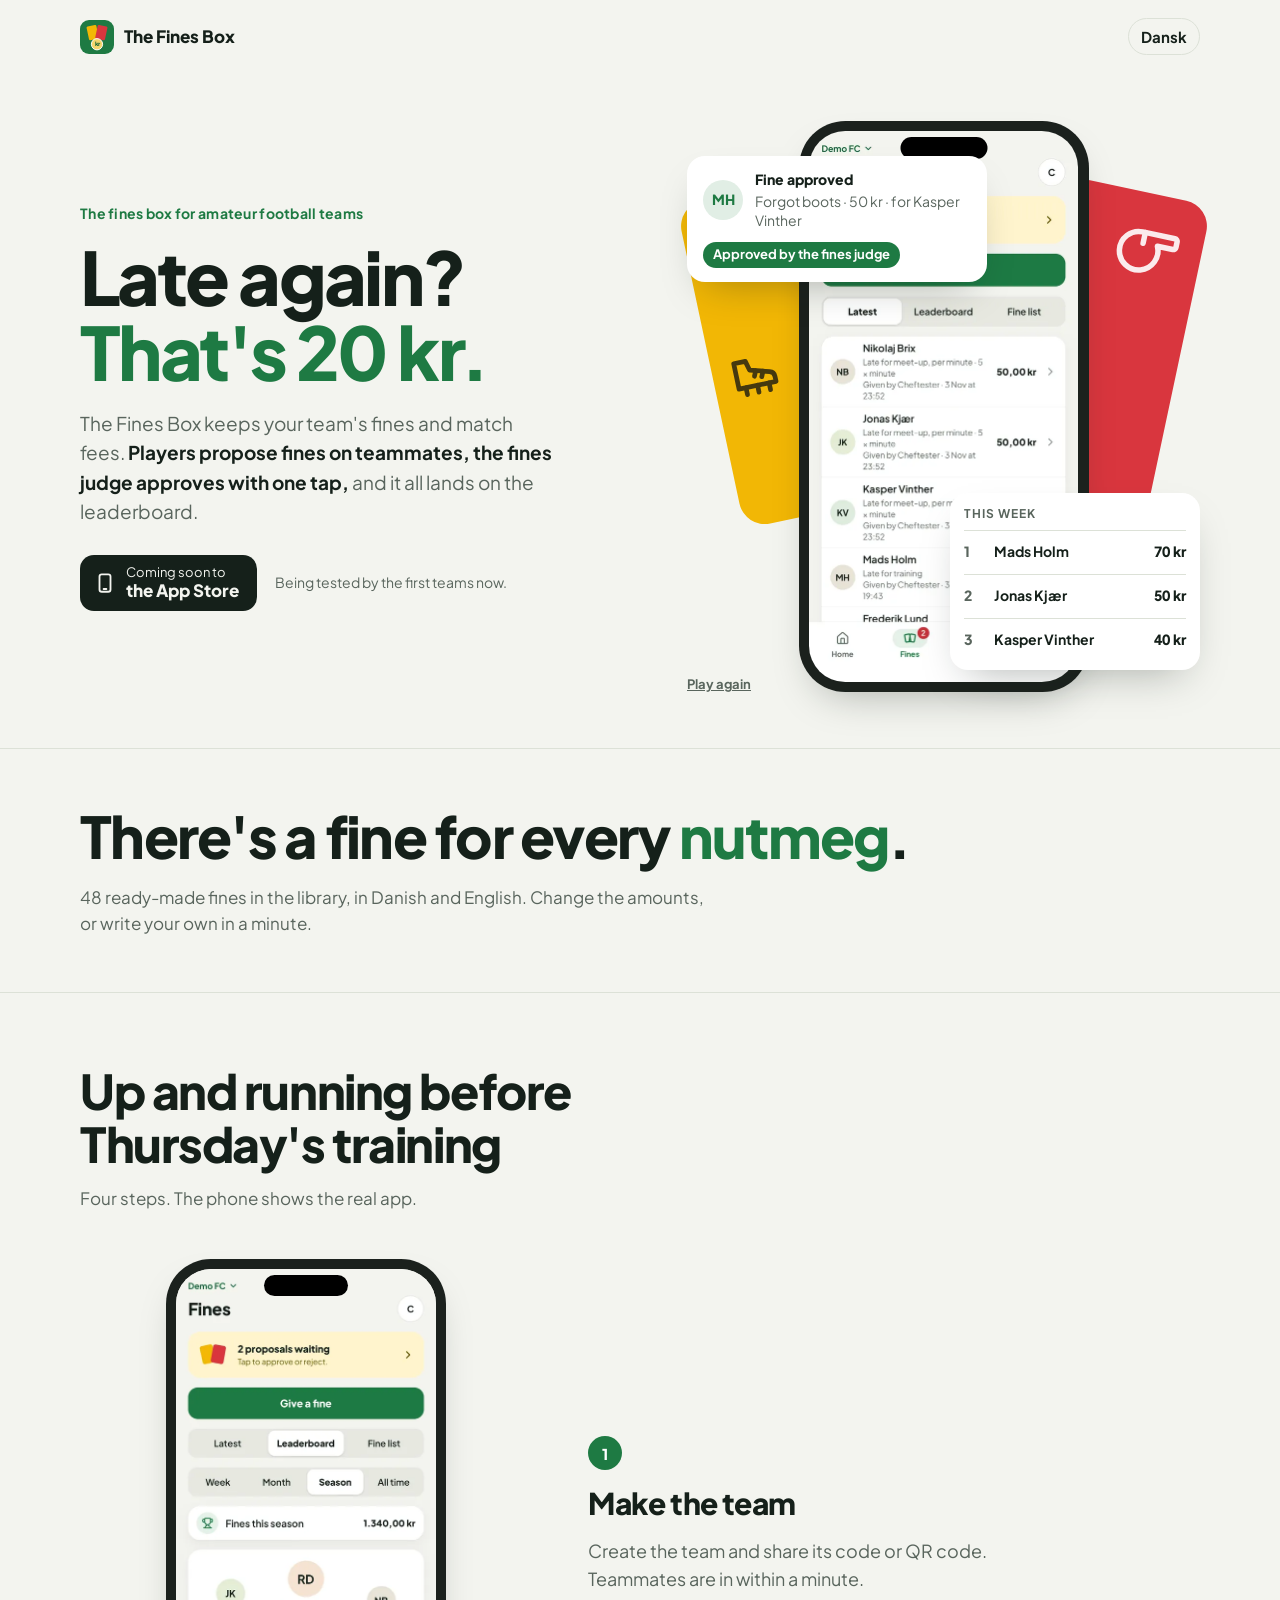
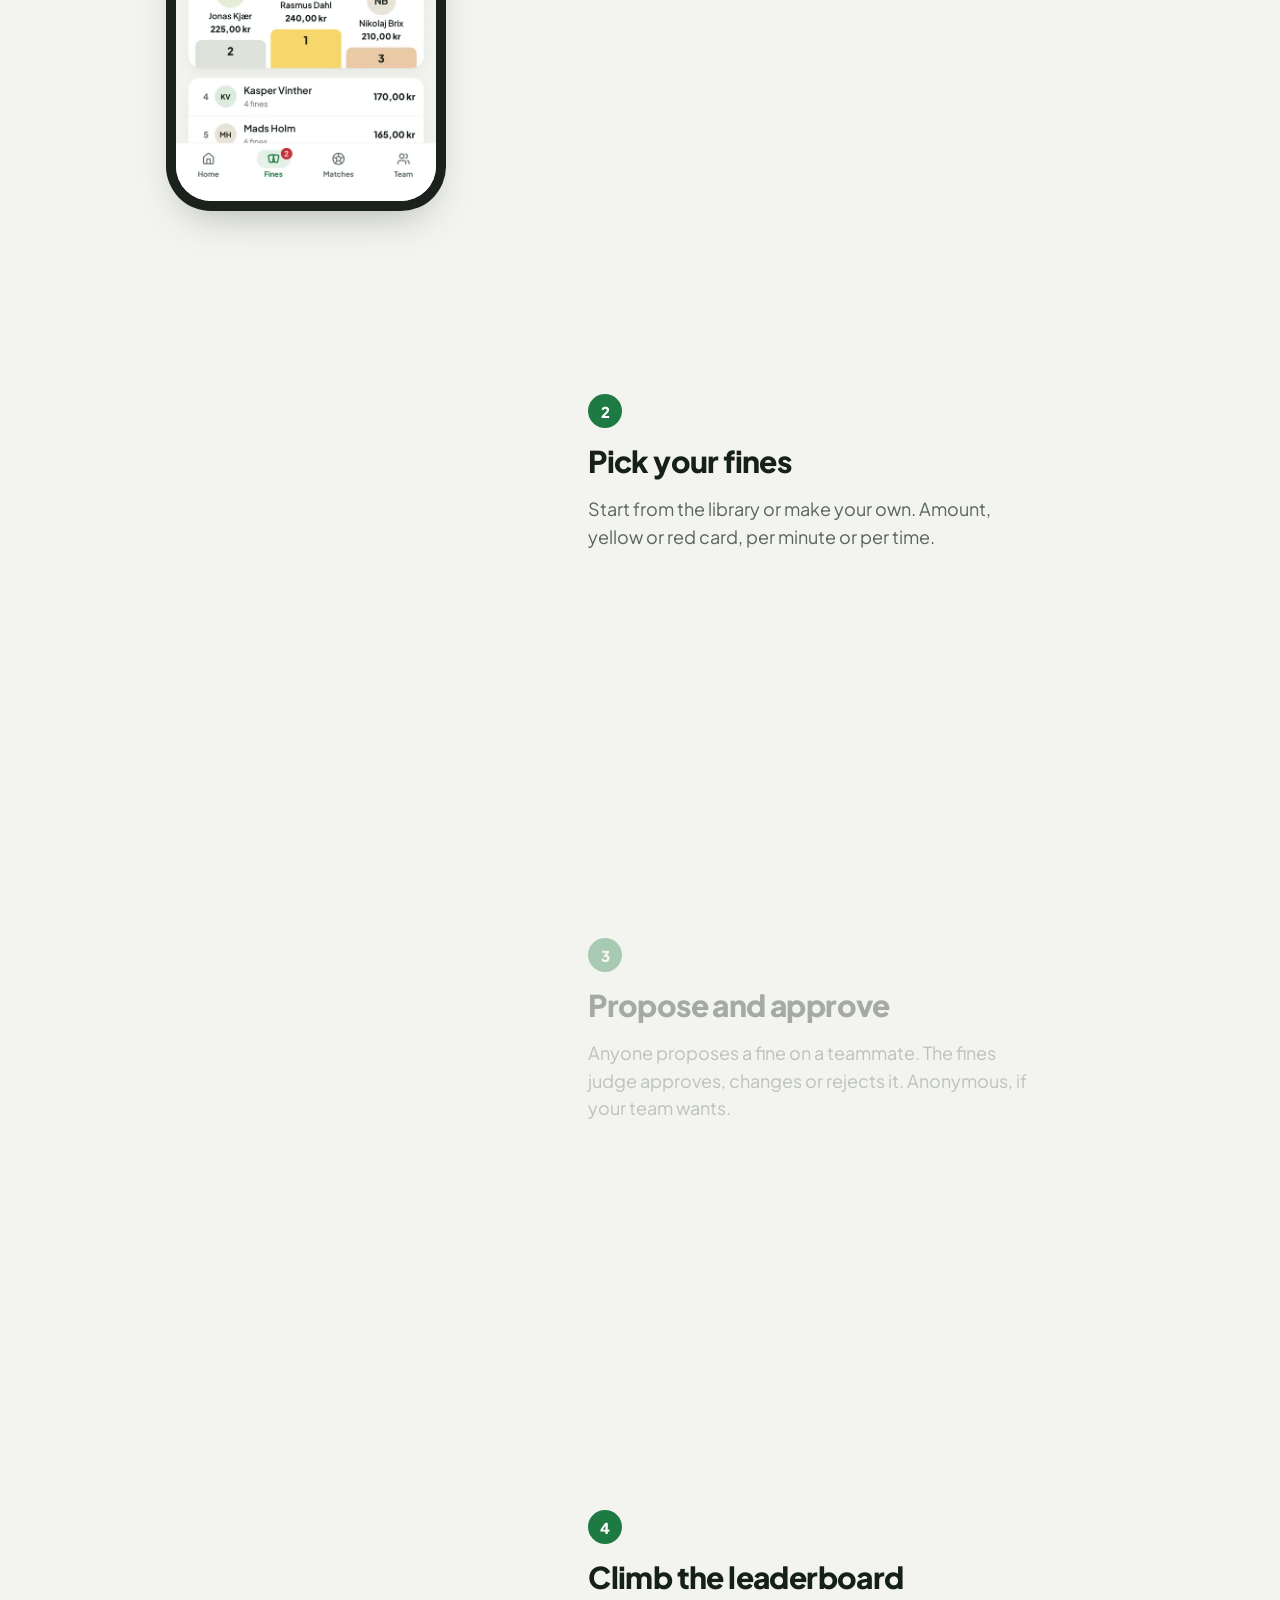
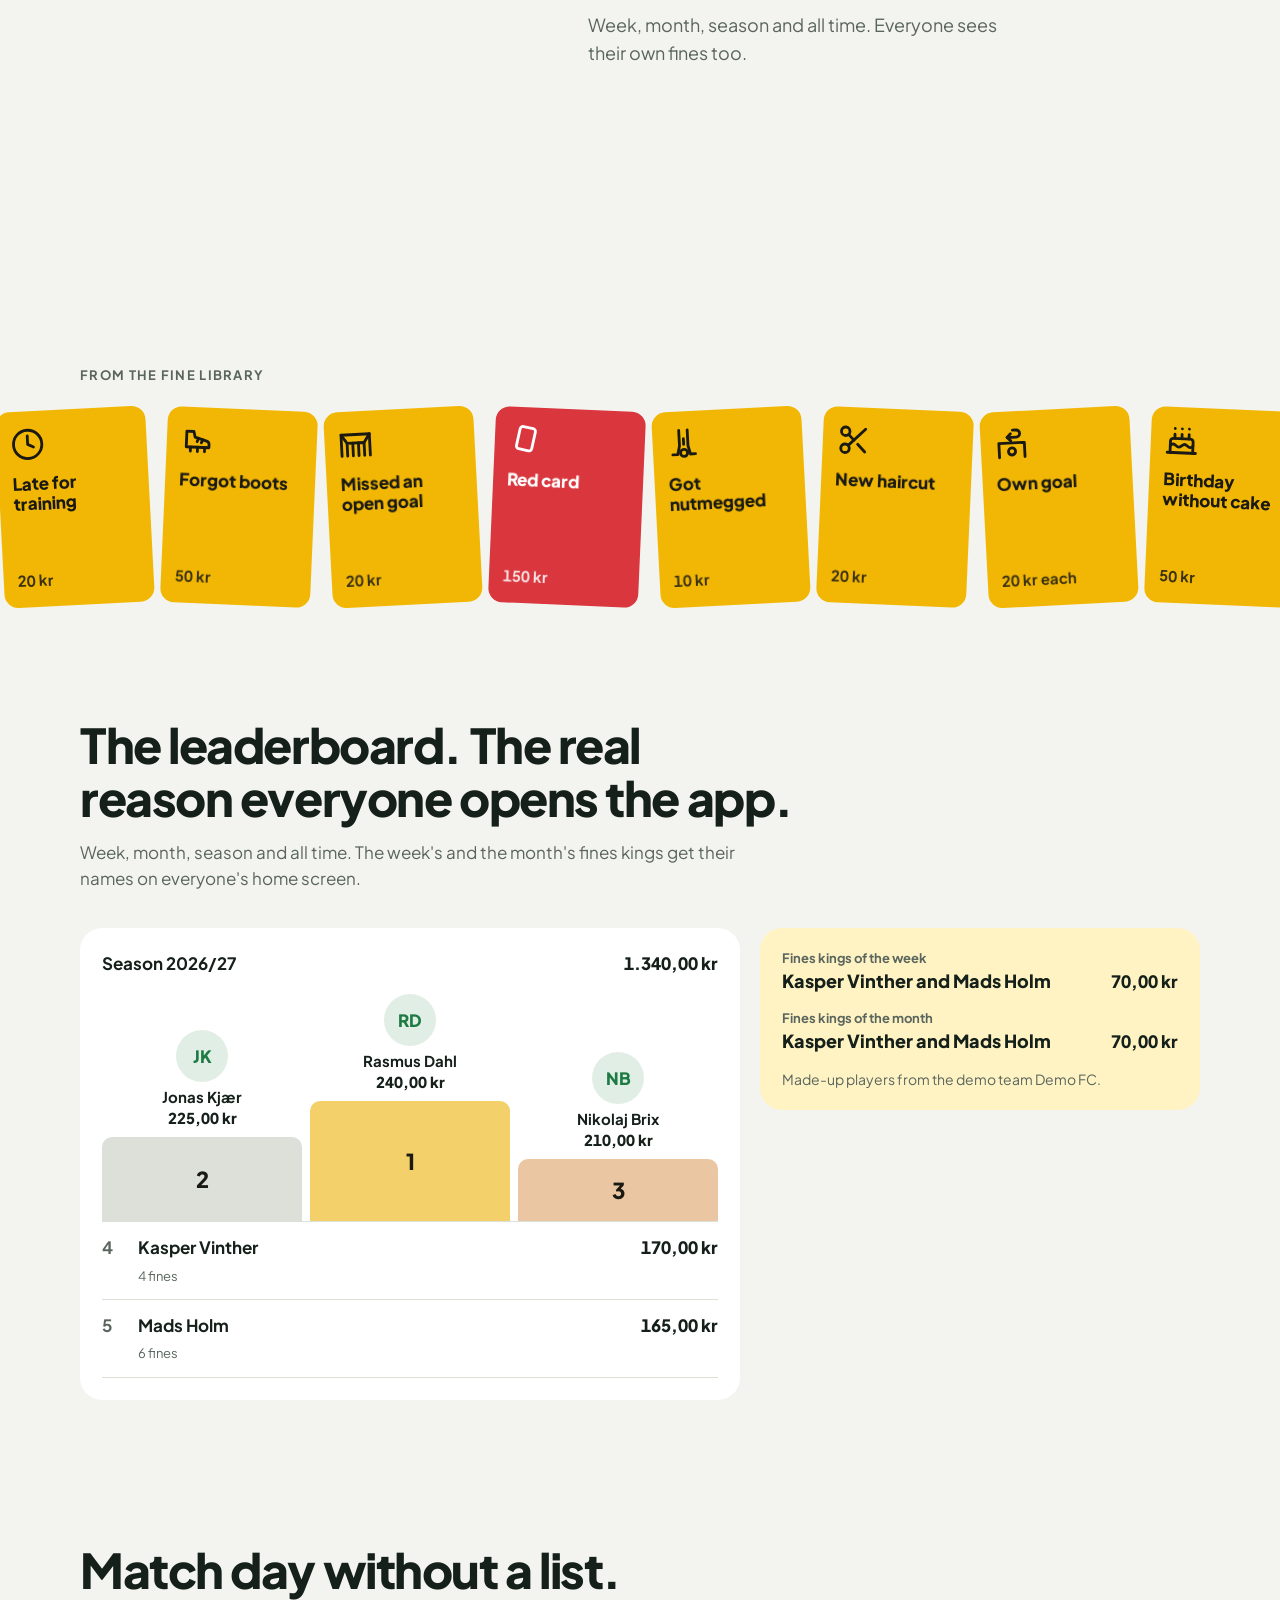
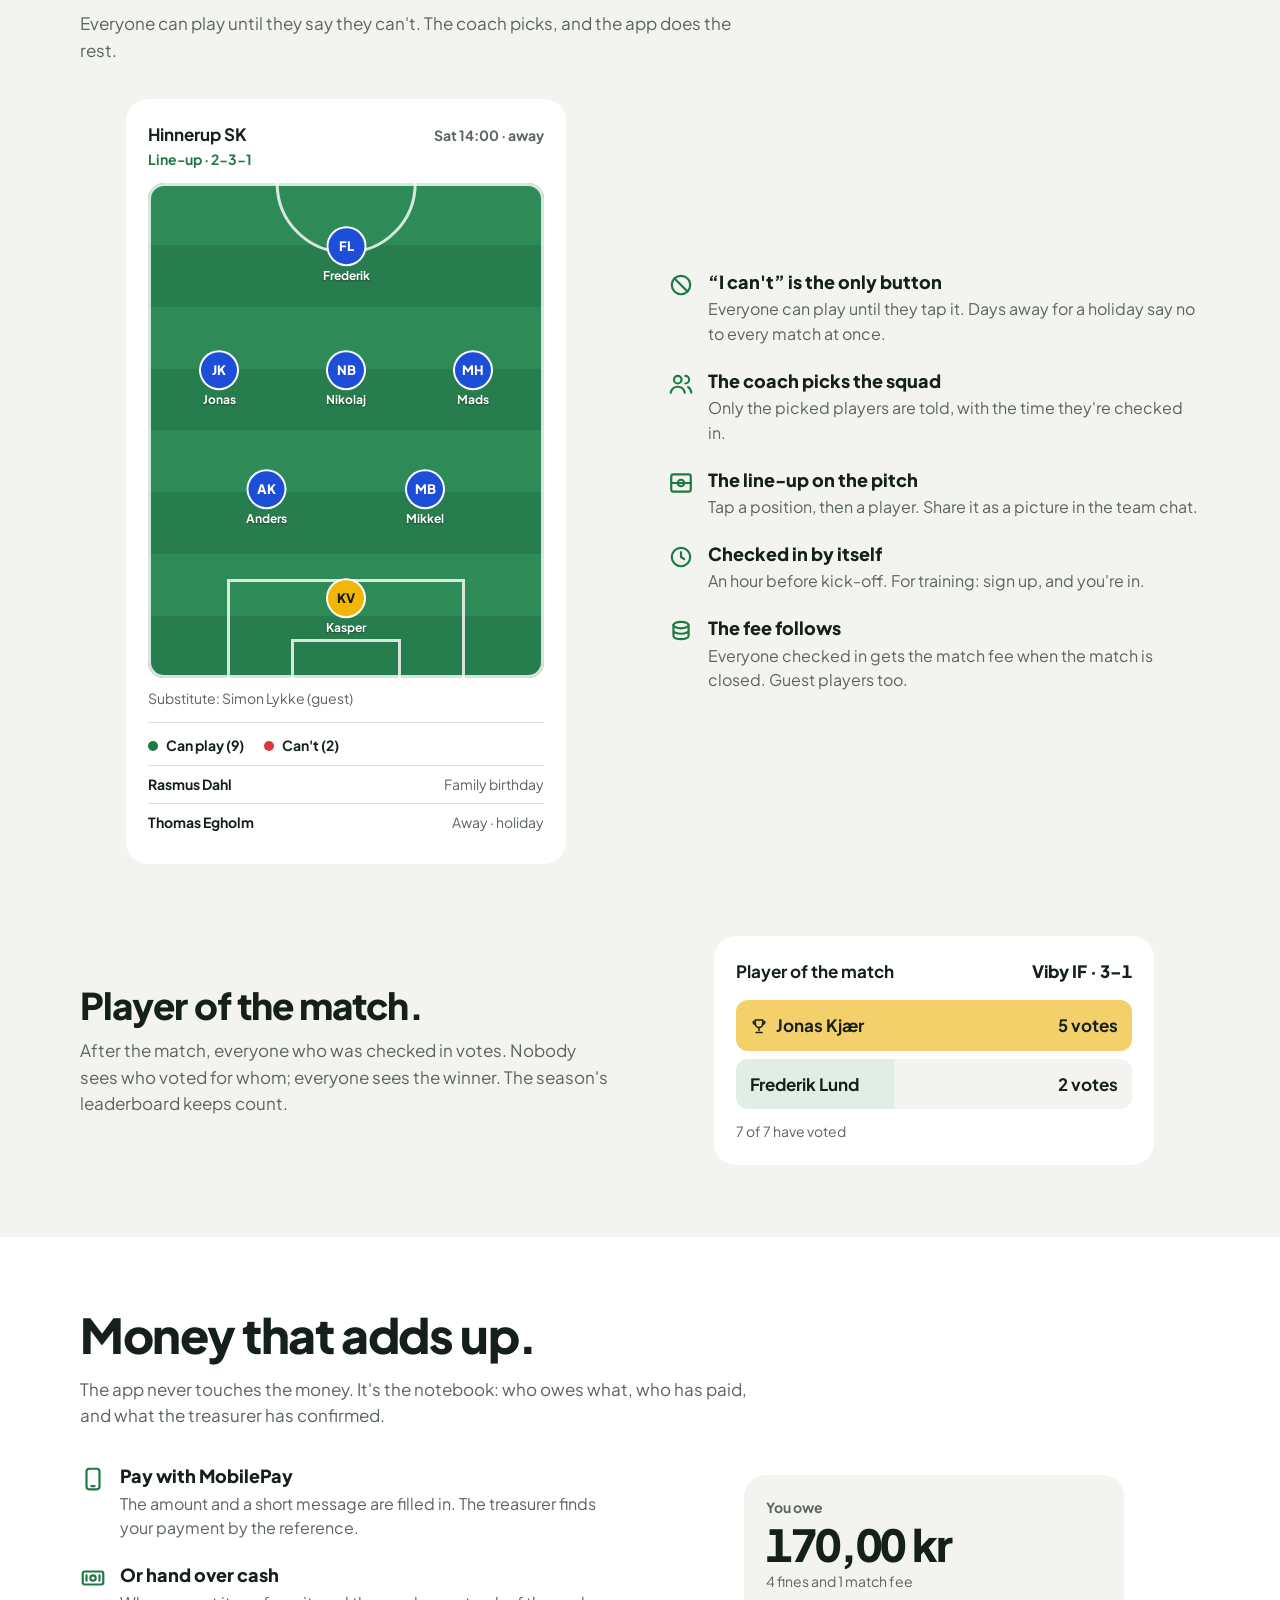
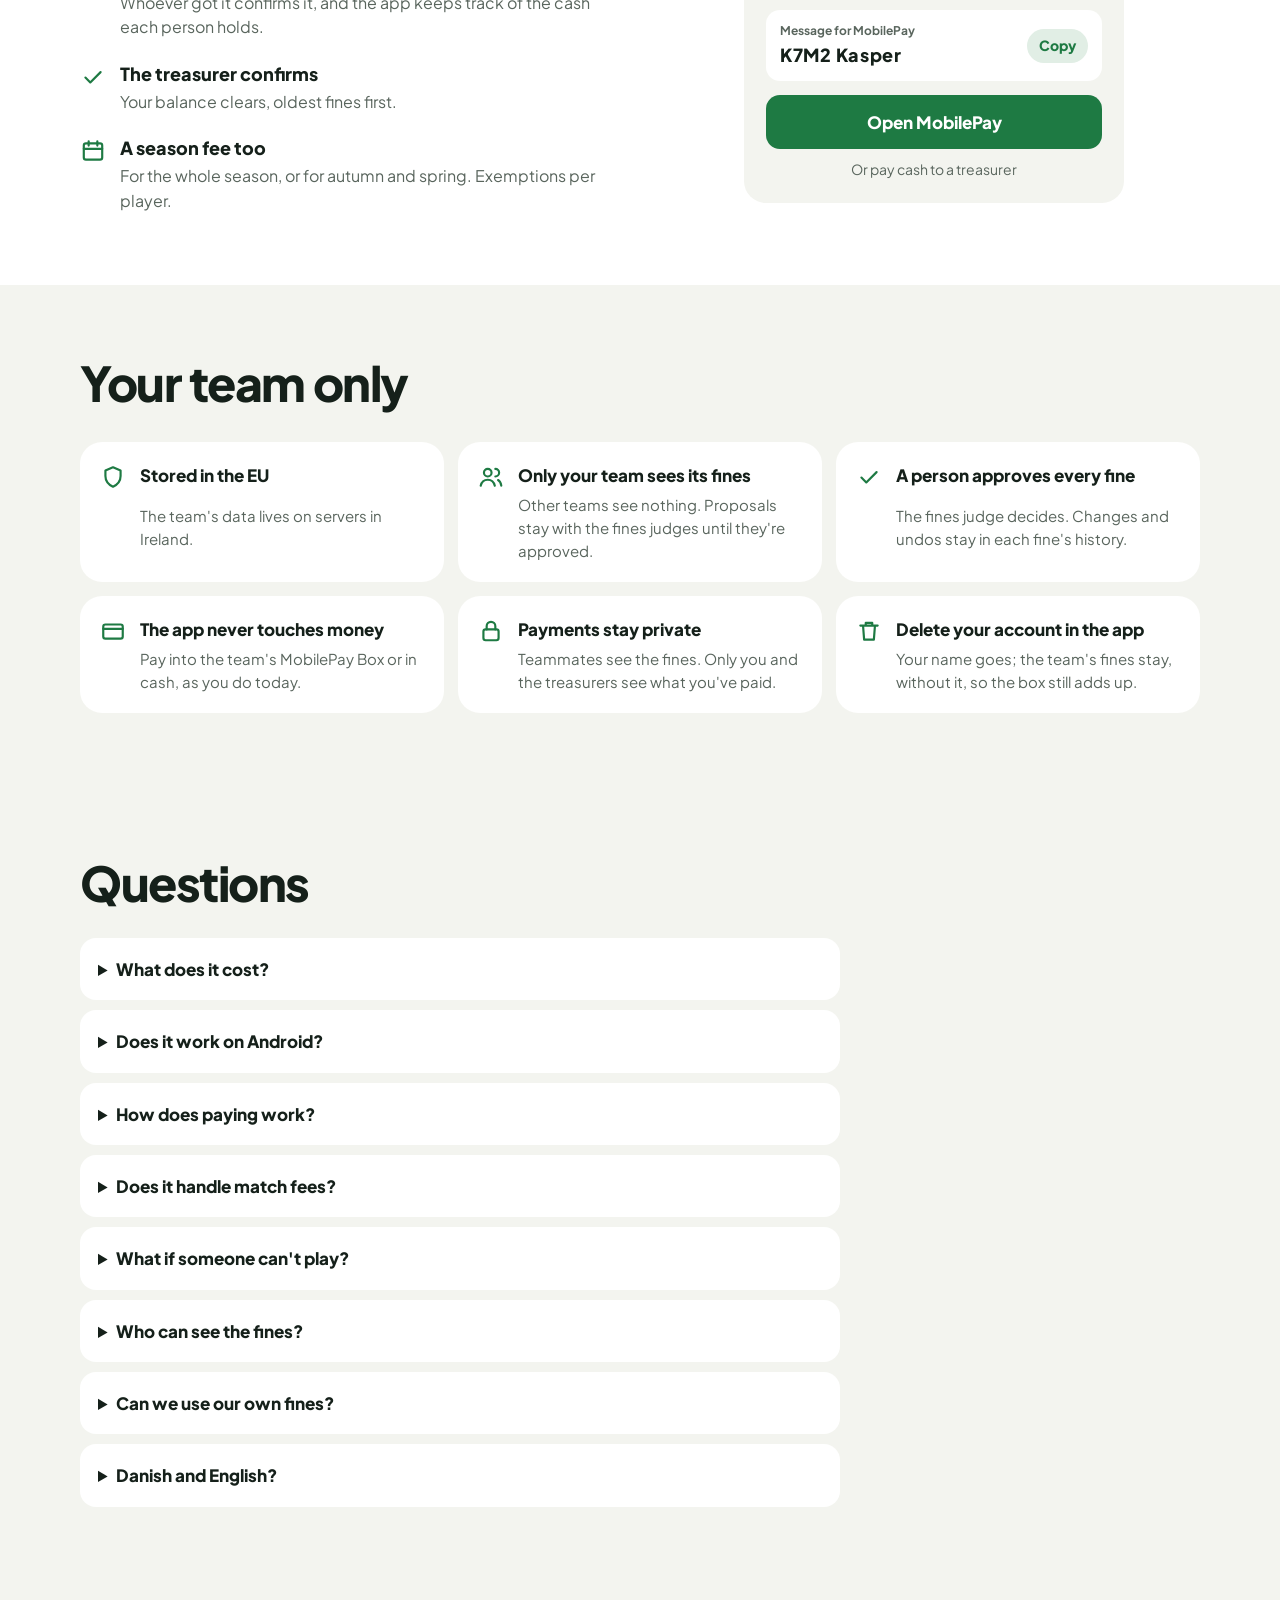
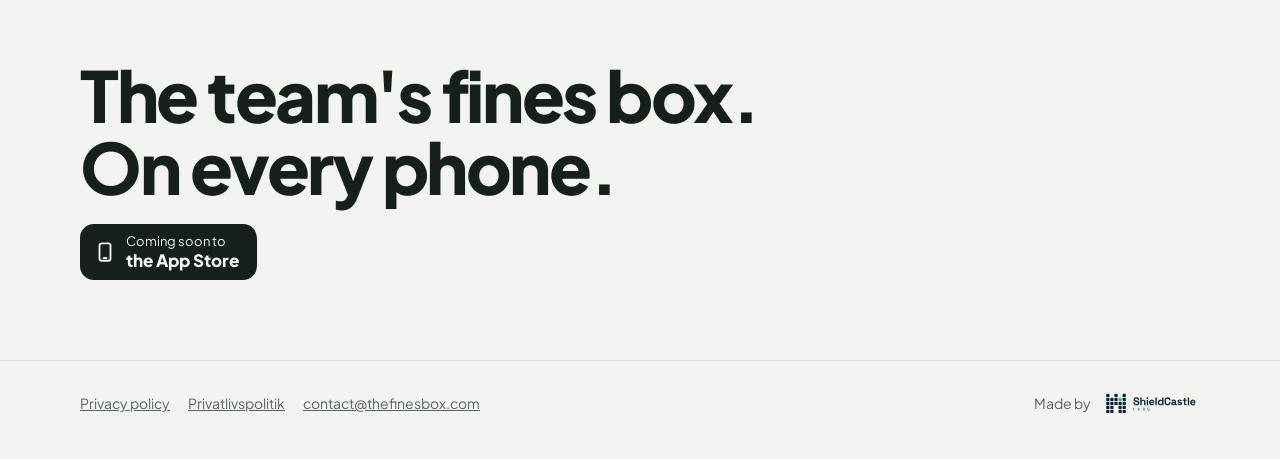
==== commit e814b314: "New front page: match day, player of the match, money; fine icons on the cards Co-Authored-By: Claud" ====
--- a/index.html
+++ b/index.html
@@ -3,8 +3,8 @@
 <head>
 <meta charset="utf-8">
 <meta name="viewport" content="width=device-width, initial-scale=1">
-<title>The Fines Box · Fines for amateur football teams</title>
-<meta name="description" content="Players propose fines on teammates, the fines judge approves with one tap, and it all lands on the leaderboard. For iPhone, in Danish and English. Coming soon to the App Store.">
+<title>The Fines Box · Fines and match fees for amateur football teams</title>
+<meta name="description" content="Fines, match fees, squads and line-ups for amateur football teams. Players propose fines, the fines judge approves, and it all lands on the leaderboard. For iPhone, in Danish and English.">
 <link rel="canonical" href="https://thefinesbox.com/">
 <link rel="alternate" hreflang="en" href="https://thefinesbox.com/">
 <link rel="alternate" hreflang="da" href="https://thefinesbox.com/da/">
@@ -12,7 +12,7 @@
 <meta property="og:type" content="website">
 <meta property="og:url" content="https://thefinesbox.com/">
 <meta property="og:title" content="The Fines Box: late again? That's 20 kr.">
-<meta property="og:description" content="Players propose fines on teammates, the fines judge approves with one tap, and it all lands on the leaderboard. For iPhone, in Danish and English. Coming soon to the App Store.">
+<meta property="og:description" content="Fines, match fees, squads and line-ups for amateur football teams. Players propose fines, the fines judge approves, and it all lands on the leaderboard. For iPhone, in Danish and English.">
 <meta property="og:image" content="https://thefinesbox.com/og-en.jpg">
 <meta property="og:image:width" content="1200">
 <meta property="og:image:height" content="630">
@@ -43,7 +43,7 @@
       <div>
         <p class="eyebrow">The fines box for amateur football teams</p>
         <h1>Late again? <em>That's 20 kr.</em></h1>
-        <p class="lede">The Fines Box keeps your team's fines. <strong>Players propose fines on teammates, the fines judge approves with one tap,</strong> and it all lands on the leaderboard.</p>
+        <p class="lede">The Fines Box keeps your team's fines and match fees. <strong>Players propose fines on teammates, the fines judge approves with one tap,</strong> and it all lands on the leaderboard.</p>
         <div class="hero-actions">
           <span class="badge" role="img" aria-label="Coming soon to the App Store"><svg viewBox="0 0 24 24" fill="none" stroke="currentColor" stroke-width="2" stroke-linecap="round" aria-hidden="true"><rect x="6" y="2.5" width="12" height="19" rx="2.5"/><path d="M10.5 18.5h3"/></svg><span>Coming soon to<b>the App Store</b></span></span>
           <span class="small">Being tested by the first teams now.</span>
@@ -51,7 +51,7 @@
       </div>
 
       <div class="stage" role="group" aria-label="A proposed fine is approved and the week's leaderboard changes">
-        <div class="deco-cards" aria-hidden="true"><span class="y"></span><span class="r"></span></div>
+        <div class="deco-cards" aria-hidden="true"><span class="y"><svg viewBox="0 0 24 24" fill="none" stroke="currentColor" stroke-width="2" stroke-linecap="round" stroke-linejoin="round" aria-hidden="true"><path d="M4 6h5l1 4 8.2 2.4a2.5 2.5 0 0 1 1.8 2.4V17H4z"/><path d="M7 17v3"/><path d="M12 17v3"/><path d="M17 17v3"/><path d="m12.5 10.8-1 2.2"/><path d="m15.5 11.6-1 2.2"/></svg></span><span class="r"><svg viewBox="0 0 24 24" fill="none" stroke="currentColor" stroke-width="2" stroke-linecap="round" stroke-linejoin="round" aria-hidden="true"><path d="M10 6v4"/><path d="M21 6a1 1 0 0 1 1 1v2a1 1 0 0 1-1 1h-5.675A7 7 0 1 1 9 6z"/></svg></span></div>
         <figure class="phone"><img src="/img/en-fines-latest.webp" width="540" height="1103" alt="The app's Latest tab: the newest fines with who got them, the fine and the amount."></figure>
         <div class="notice" id="notice" aria-live="polite">
           <span class="av" aria-hidden="true">MH</span>
@@ -125,8 +125,8 @@
   <section class="band" aria-label="From the fine library">
     <div class="wrap"><p class="band-label">From the fine library</p></div>
     <div class="band-track">
-      <div class="fcard"><b>Late for training</b><span>20 kr</span></div><div class="fcard"><b>Forgot boots</b><span>50 kr</span></div><div class="fcard"><b>Missed an open goal</b><span>20 kr</span></div><div class="fcard red"><b>Red card</b><span>150 kr</span></div><div class="fcard"><b>Got nutmegged</b><span>10 kr</span></div><div class="fcard"><b>New haircut</b><span>20 kr</span></div><div class="fcard"><b>Own goal</b><span>20 kr each</span></div><div class="fcard"><b>Birthday without cake</b><span>50 kr</span></div><div class="fcard"><b>Phone rang during the team talk</b><span>25 kr</span></div><div class="fcard red"><b>No-show at a match</b><span>200 kr</span></div><div class="fcard"><b>Called the coach mum or dad</b><span>20 kr</span></div><div class="fcard"><b>Sulking after being subbed off</b><span>20 kr</span></div><div class="fcard"><b>Late for meet-up</b><span>10 kr per minute</span></div><div class="fcard"><b>Hit the coach with the ball</b><span>20 kr</span></div><div class="fcard"><b>Forgot a teammate's name</b><span>10 kr</span></div>
-      <div class="fcard" aria-hidden="true"><b>Late for training</b><span>20 kr</span></div><div class="fcard" aria-hidden="true"><b>Forgot boots</b><span>50 kr</span></div><div class="fcard" aria-hidden="true"><b>Missed an open goal</b><span>20 kr</span></div><div class="fcard red" aria-hidden="true"><b>Red card</b><span>150 kr</span></div><div class="fcard" aria-hidden="true"><b>Got nutmegged</b><span>10 kr</span></div><div class="fcard" aria-hidden="true"><b>New haircut</b><span>20 kr</span></div><div class="fcard" aria-hidden="true"><b>Own goal</b><span>20 kr each</span></div><div class="fcard" aria-hidden="true"><b>Birthday without cake</b><span>50 kr</span></div><div class="fcard" aria-hidden="true"><b>Phone rang during the team talk</b><span>25 kr</span></div><div class="fcard red" aria-hidden="true"><b>No-show at a match</b><span>200 kr</span></div><div class="fcard" aria-hidden="true"><b>Called the coach mum or dad</b><span>20 kr</span></div><div class="fcard" aria-hidden="true"><b>Sulking after being subbed off</b><span>20 kr</span></div><div class="fcard" aria-hidden="true"><b>Late for meet-up</b><span>10 kr per minute</span></div><div class="fcard" aria-hidden="true"><b>Hit the coach with the ball</b><span>20 kr</span></div><div class="fcard" aria-hidden="true"><b>Forgot a teammate's name</b><span>10 kr</span></div>
+      <div class="fcard"><svg viewBox="0 0 24 24" fill="none" stroke="currentColor" stroke-width="2" stroke-linecap="round" stroke-linejoin="round" aria-hidden="true"><circle cx="12" cy="12" r="10"/><path d="M12 6v6l4 2"/></svg><b>Late for training</b><span>20 kr</span></div><div class="fcard"><svg viewBox="0 0 24 24" fill="none" stroke="currentColor" stroke-width="2" stroke-linecap="round" stroke-linejoin="round" aria-hidden="true"><path d="M4 6h5l1 4 8.2 2.4a2.5 2.5 0 0 1 1.8 2.4V17H4z"/><path d="M7 17v3"/><path d="M12 17v3"/><path d="M17 17v3"/><path d="m12.5 10.8-1 2.2"/><path d="m15.5 11.6-1 2.2"/></svg><b>Forgot boots</b><span>50 kr</span></div><div class="fcard"><svg viewBox="0 0 24 24" fill="none" stroke="currentColor" stroke-width="2" stroke-linecap="round" stroke-linejoin="round" aria-hidden="true"><path d="M2 20V5h20v15"/><path d="M6 20v-9h12v9"/><path d="m2 5 4 6"/><path d="m22 5-4 6"/><path d="M10 11v9"/><path d="M14 11v9"/></svg><b>Missed an open goal</b><span>20 kr</span></div><div class="fcard red"><svg viewBox="0 0 24 24" fill="none" stroke="currentColor" stroke-width="2" stroke-linecap="round" stroke-linejoin="round" aria-hidden="true"><rect x="6.5" y="3" width="11" height="16" rx="2" transform="rotate(10 12 11)"/></svg><b>Red card</b><span>150 kr</span></div><div class="fcard"><svg viewBox="0 0 24 24" fill="none" stroke="currentColor" stroke-width="2" stroke-linecap="round" stroke-linejoin="round" aria-hidden="true"><path d="M9 2v11l-1.5 6H4"/><path d="M15 2v11l1.5 6H20"/><circle cx="12" cy="18" r="2.5"/><path d="M12 8v4"/></svg><b>Got nutmegged</b><span>10 kr</span></div><div class="fcard"><svg viewBox="0 0 24 24" fill="none" stroke="currentColor" stroke-width="2" stroke-linecap="round" stroke-linejoin="round" aria-hidden="true"><circle cx="6" cy="6" r="3"/><path d="M8.12 8.12 12 12"/><path d="M20 4 8.12 15.88"/><circle cx="6" cy="18" r="3"/><path d="M14.8 14.8 20 20"/></svg><b>New haircut</b><span>20 kr</span></div><div class="fcard"><svg viewBox="0 0 24 24" fill="none" stroke="currentColor" stroke-width="2" stroke-linecap="round" stroke-linejoin="round" aria-hidden="true"><path d="M3 21V11h18v10"/><circle cx="12" cy="17" r="2.5"/><path d="M9 7h6.5a2.5 2.5 0 0 0 0-5H13"/><path d="m11.5 4.5-2.5 2.5 2.5 2.5"/></svg><b>Own goal</b><span>20 kr each</span></div><div class="fcard"><svg viewBox="0 0 24 24" fill="none" stroke="currentColor" stroke-width="2" stroke-linecap="round" stroke-linejoin="round" aria-hidden="true"><path d="M20 21v-8a2 2 0 0 0-2-2H6a2 2 0 0 0-2 2v8"/><path d="M4 16s.5-1 2-1 2.5 2 4 2 2.5-2 4-2 2.5 2 4 2 2-1 2-1"/><path d="M2 21h20"/><path d="M7 8v3"/><path d="M12 8v3"/><path d="M17 8v3"/><path d="M7 4h.01"/><path d="M12 4h.01"/><path d="M17 4h.01"/></svg><b>Birthday without cake</b><span>50 kr</span></div><div class="fcard"><svg viewBox="0 0 24 24" fill="none" stroke="currentColor" stroke-width="2" stroke-linecap="round" stroke-linejoin="round" aria-hidden="true"><rect width="14" height="20" x="5" y="2" rx="2" ry="2"/><path d="M12 18h.01"/></svg><b>Phone rang during the team talk</b><span>25 kr</span></div><div class="fcard red"><svg viewBox="0 0 24 24" fill="none" stroke="currentColor" stroke-width="2" stroke-linecap="round" stroke-linejoin="round" aria-hidden="true"><path d="M16 21v-2a4 4 0 0 0-4-4H6a4 4 0 0 0-4 4v2"/><circle cx="9" cy="7" r="4"/><path d="m17 8 5 5"/><path d="m22 8-5 5"/></svg><b>No-show at a match</b><span>200 kr</span></div><div class="fcard"><svg viewBox="0 0 24 24" fill="none" stroke="currentColor" stroke-width="2" stroke-linecap="round" stroke-linejoin="round" aria-hidden="true"><path d="M10 16c.5.3 1.2.5 2 .5s1.5-.2 2-.5"/><path d="M15 12h.01"/><path d="M19.38 6.813A9 9 0 0 1 20.8 10.2a2 2 0 0 1 0 3.6 9 9 0 0 1-17.6 0 2 2 0 0 1 0-3.6A9 9 0 0 1 12 3c2 0 3.5 1.1 3.5 2.5s-.9 2.5-2 2.5c-.8 0-1.5-.4-1.5-1"/><path d="M9 12h.01"/></svg><b>Called the coach mum or dad</b><span>20 kr</span></div><div class="fcard"><svg viewBox="0 0 24 24" fill="none" stroke="currentColor" stroke-width="2" stroke-linecap="round" stroke-linejoin="round" aria-hidden="true"><path d="M9 18.12 10 14H4.17a2 2 0 0 1-1.92-2.56l2.33-8A2 2 0 0 1 6.5 2H20a2 2 0 0 1 2 2v8a2 2 0 0 1-2 2h-2.76a2 2 0 0 0-1.79 1.11L12 22a3.13 3.13 0 0 1-3-3.88Z"/><path d="M17 14V2"/></svg><b>Sulking after being subbed off</b><span>20 kr</span></div><div class="fcard"><svg viewBox="0 0 24 24" fill="none" stroke="currentColor" stroke-width="2" stroke-linecap="round" stroke-linejoin="round" aria-hidden="true"><path d="M10 2h4"/><path d="m12 14 3-3"/><circle cx="12" cy="14" r="8"/></svg><b>Late for meet-up</b><span>10 kr per minute</span></div><div class="fcard"><svg viewBox="0 0 24 24" fill="none" stroke="currentColor" stroke-width="2" stroke-linecap="round" stroke-linejoin="round" aria-hidden="true"><circle cx="12" cy="12" r="10"/><path d="m12 7 4.5 3.3-1.7 5.2H9.2l-1.7-5.2z"/><path d="M12 2v5"/><path d="m21.5 9.5-5 .8"/><path d="m18 20.5-3.2-5"/><path d="m6 20.5 3.2-5"/><path d="m2.5 9.5 5 .8"/></svg><b>Hit the coach with the ball</b><span>20 kr</span></div><div class="fcard"><svg viewBox="0 0 24 24" fill="none" stroke="currentColor" stroke-width="2" stroke-linecap="round" stroke-linejoin="round" aria-hidden="true"><path d="M12 18V5"/><path d="M15 13a4.17 4.17 0 0 1-3-4 4.17 4.17 0 0 1-3 4"/><path d="M17.707 6.294A3 3 0 1 0 12 5a3 3 0 1 0-5.707 1.294"/><path d="M17.996 5.125a4 4 0 0 1 2.526 5.77"/><path d="M18 18a4 4 0 0 0 2-7.465"/><path d="M19.967 17.482a4 4 0 1 1-7.967.517 4 4 0 1 1-7.967-.517"/><path d="M6 18a4 4 0 0 1-2-7.465"/><path d="M6.004 5.125a4 4 0 0 0-2.526 5.77"/></svg><b>Forgot a teammate's name</b><span>10 kr</span></div>
+      <div class="fcard" aria-hidden="true"><svg viewBox="0 0 24 24" fill="none" stroke="currentColor" stroke-width="2" stroke-linecap="round" stroke-linejoin="round" aria-hidden="true"><circle cx="12" cy="12" r="10"/><path d="M12 6v6l4 2"/></svg><b>Late for training</b><span>20 kr</span></div><div class="fcard" aria-hidden="true"><svg viewBox="0 0 24 24" fill="none" stroke="currentColor" stroke-width="2" stroke-linecap="round" stroke-linejoin="round" aria-hidden="true"><path d="M4 6h5l1 4 8.2 2.4a2.5 2.5 0 0 1 1.8 2.4V17H4z"/><path d="M7 17v3"/><path d="M12 17v3"/><path d="M17 17v3"/><path d="m12.5 10.8-1 2.2"/><path d="m15.5 11.6-1 2.2"/></svg><b>Forgot boots</b><span>50 kr</span></div><div class="fcard" aria-hidden="true"><svg viewBox="0 0 24 24" fill="none" stroke="currentColor" stroke-width="2" stroke-linecap="round" stroke-linejoin="round" aria-hidden="true"><path d="M2 20V5h20v15"/><path d="M6 20v-9h12v9"/><path d="m2 5 4 6"/><path d="m22 5-4 6"/><path d="M10 11v9"/><path d="M14 11v9"/></svg><b>Missed an open goal</b><span>20 kr</span></div><div class="fcard red" aria-hidden="true"><svg viewBox="0 0 24 24" fill="none" stroke="currentColor" stroke-width="2" stroke-linecap="round" stroke-linejoin="round" aria-hidden="true"><rect x="6.5" y="3" width="11" height="16" rx="2" transform="rotate(10 12 11)"/></svg><b>Red card</b><span>150 kr</span></div><div class="fcard" aria-hidden="true"><svg viewBox="0 0 24 24" fill="none" stroke="currentColor" stroke-width="2" stroke-linecap="round" stroke-linejoin="round" aria-hidden="true"><path d="M9 2v11l-1.5 6H4"/><path d="M15 2v11l1.5 6H20"/><circle cx="12" cy="18" r="2.5"/><path d="M12 8v4"/></svg><b>Got nutmegged</b><span>10 kr</span></div><div class="fcard" aria-hidden="true"><svg viewBox="0 0 24 24" fill="none" stroke="currentColor" stroke-width="2" stroke-linecap="round" stroke-linejoin="round" aria-hidden="true"><circle cx="6" cy="6" r="3"/><path d="M8.12 8.12 12 12"/><path d="M20 4 8.12 15.88"/><circle cx="6" cy="18" r="3"/><path d="M14.8 14.8 20 20"/></svg><b>New haircut</b><span>20 kr</span></div><div class="fcard" aria-hidden="true"><svg viewBox="0 0 24 24" fill="none" stroke="currentColor" stroke-width="2" stroke-linecap="round" stroke-linejoin="round" aria-hidden="true"><path d="M3 21V11h18v10"/><circle cx="12" cy="17" r="2.5"/><path d="M9 7h6.5a2.5 2.5 0 0 0 0-5H13"/><path d="m11.5 4.5-2.5 2.5 2.5 2.5"/></svg><b>Own goal</b><span>20 kr each</span></div><div class="fcard" aria-hidden="true"><svg viewBox="0 0 24 24" fill="none" stroke="currentColor" stroke-width="2" stroke-linecap="round" stroke-linejoin="round" aria-hidden="true"><path d="M20 21v-8a2 2 0 0 0-2-2H6a2 2 0 0 0-2 2v8"/><path d="M4 16s.5-1 2-1 2.5 2 4 2 2.5-2 4-2 2.5 2 4 2 2-1 2-1"/><path d="M2 21h20"/><path d="M7 8v3"/><path d="M12 8v3"/><path d="M17 8v3"/><path d="M7 4h.01"/><path d="M12 4h.01"/><path d="M17 4h.01"/></svg><b>Birthday without cake</b><span>50 kr</span></div><div class="fcard" aria-hidden="true"><svg viewBox="0 0 24 24" fill="none" stroke="currentColor" stroke-width="2" stroke-linecap="round" stroke-linejoin="round" aria-hidden="true"><rect width="14" height="20" x="5" y="2" rx="2" ry="2"/><path d="M12 18h.01"/></svg><b>Phone rang during the team talk</b><span>25 kr</span></div><div class="fcard red" aria-hidden="true"><svg viewBox="0 0 24 24" fill="none" stroke="currentColor" stroke-width="2" stroke-linecap="round" stroke-linejoin="round" aria-hidden="true"><path d="M16 21v-2a4 4 0 0 0-4-4H6a4 4 0 0 0-4 4v2"/><circle cx="9" cy="7" r="4"/><path d="m17 8 5 5"/><path d="m22 8-5 5"/></svg><b>No-show at a match</b><span>200 kr</span></div><div class="fcard" aria-hidden="true"><svg viewBox="0 0 24 24" fill="none" stroke="currentColor" stroke-width="2" stroke-linecap="round" stroke-linejoin="round" aria-hidden="true"><path d="M10 16c.5.3 1.2.5 2 .5s1.5-.2 2-.5"/><path d="M15 12h.01"/><path d="M19.38 6.813A9 9 0 0 1 20.8 10.2a2 2 0 0 1 0 3.6 9 9 0 0 1-17.6 0 2 2 0 0 1 0-3.6A9 9 0 0 1 12 3c2 0 3.5 1.1 3.5 2.5s-.9 2.5-2 2.5c-.8 0-1.5-.4-1.5-1"/><path d="M9 12h.01"/></svg><b>Called the coach mum or dad</b><span>20 kr</span></div><div class="fcard" aria-hidden="true"><svg viewBox="0 0 24 24" fill="none" stroke="currentColor" stroke-width="2" stroke-linecap="round" stroke-linejoin="round" aria-hidden="true"><path d="M9 18.12 10 14H4.17a2 2 0 0 1-1.92-2.56l2.33-8A2 2 0 0 1 6.5 2H20a2 2 0 0 1 2 2v8a2 2 0 0 1-2 2h-2.76a2 2 0 0 0-1.79 1.11L12 22a3.13 3.13 0 0 1-3-3.88Z"/><path d="M17 14V2"/></svg><b>Sulking after being subbed off</b><span>20 kr</span></div><div class="fcard" aria-hidden="true"><svg viewBox="0 0 24 24" fill="none" stroke="currentColor" stroke-width="2" stroke-linecap="round" stroke-linejoin="round" aria-hidden="true"><path d="M10 2h4"/><path d="m12 14 3-3"/><circle cx="12" cy="14" r="8"/></svg><b>Late for meet-up</b><span>10 kr per minute</span></div><div class="fcard" aria-hidden="true"><svg viewBox="0 0 24 24" fill="none" stroke="currentColor" stroke-width="2" stroke-linecap="round" stroke-linejoin="round" aria-hidden="true"><circle cx="12" cy="12" r="10"/><path d="m12 7 4.5 3.3-1.7 5.2H9.2l-1.7-5.2z"/><path d="M12 2v5"/><path d="m21.5 9.5-5 .8"/><path d="m18 20.5-3.2-5"/><path d="m6 20.5 3.2-5"/><path d="m2.5 9.5 5 .8"/></svg><b>Hit the coach with the ball</b><span>20 kr</span></div><div class="fcard" aria-hidden="true"><svg viewBox="0 0 24 24" fill="none" stroke="currentColor" stroke-width="2" stroke-linecap="round" stroke-linejoin="round" aria-hidden="true"><path d="M12 18V5"/><path d="M15 13a4.17 4.17 0 0 1-3-4 4.17 4.17 0 0 1-3 4"/><path d="M17.707 6.294A3 3 0 1 0 12 5a3 3 0 1 0-5.707 1.294"/><path d="M17.996 5.125a4 4 0 0 1 2.526 5.77"/><path d="M18 18a4 4 0 0 0 2-7.465"/><path d="M19.967 17.482a4 4 0 1 1-7.967.517 4 4 0 1 1-7.967-.517"/><path d="M6 18a4 4 0 0 1-2-7.465"/><path d="M6.004 5.125a4 4 0 0 0-2.526 5.77"/></svg><b>Forgot a teammate's name</b><span>10 kr</span></div>
     </div>
   </section>
 
@@ -156,6 +156,83 @@
     </div>
   </section>
 
+  <section class="section" id="match-day" aria-labelledby="md">
+    <div class="wrap">
+      <h2 id="md">Match day without a list.</h2>
+      <p class="intro">Everyone can play until they say they can't. The coach picks, and the app does the rest.</p>
+      <div class="feature-grid">
+        <div class="panel matchcard" role="img" aria-label="A coming match against Hinnerup SK: the line-up 2-3-1 on the pitch, and two players who can't come.">
+          <div class="panel-head"><span>Hinnerup SK</span><span class="when">Sat 14:00 · away</span></div>
+          <p class="shape">Line-up · 2-3-1</p>
+          <div class="pitch">
+            <span class="box"></span><span class="spot"></span>
+            <span class="pl" style="left:50%;top:86%"><i class="gk">KV</i>Kasper</span>
+            <span class="pl" style="left:30%;top:64%"><i>AK</i>Anders</span>
+            <span class="pl" style="left:70%;top:64%"><i>MB</i>Mikkel</span>
+            <span class="pl" style="left:18%;top:40%"><i>JK</i>Jonas</span>
+            <span class="pl" style="left:50%;top:40%"><i>NB</i>Nikolaj</span>
+            <span class="pl" style="left:82%;top:40%"><i>MH</i>Mads</span>
+            <span class="pl" style="left:50%;top:15%"><i>FL</i>Frederik</span>
+          </div>
+          <p class="bench">Substitute: Simon Lykke (guest)</p>
+          <div class="avail">
+            <p><span class="dot ok"></span>Can play (9)</p>
+            <p><span class="dot no"></span>Can't (2)</p>
+            <ul>
+              <li><b>Rasmus Dahl</b><span>Family birthday</span></li>
+              <li><b>Thomas Egholm</b><span>Away · holiday</span></li>
+            </ul>
+          </div>
+        </div>
+        <ul class="feats">
+          <li><svg viewBox="0 0 24 24" fill="none" stroke="currentColor" stroke-width="2" stroke-linecap="round" stroke-linejoin="round" aria-hidden="true"><circle cx="12" cy="12" r="8.5"/><path d="M6 6l12 12"/></svg><b>“I can't” is the only button</b><p>Everyone can play until they tap it. Days away for a holiday say no to every match at once.</p></li>
+          <li><svg viewBox="0 0 24 24" fill="none" stroke="currentColor" stroke-width="2" stroke-linecap="round" stroke-linejoin="round" aria-hidden="true"><circle cx="9" cy="8" r="3.5"/><path d="M2.5 20c.8-3.5 3.3-5.5 6.5-5.5s5.7 2 6.5 5.5"/><path d="M16 4.5a3.5 3.5 0 0 1 0 7M18.5 14.8c1.6.9 2.6 2.6 3 5.2"/></svg><b>The coach picks the squad</b><p>Only the picked players are told, with the time they're checked in.</p></li>
+          <li><svg viewBox="0 0 24 24" fill="none" stroke="currentColor" stroke-width="2" stroke-linecap="round" stroke-linejoin="round" aria-hidden="true"><rect x="3" y="4" width="18" height="16" rx="2"/><path d="M3 12h18"/><circle cx="12" cy="12" r="3"/></svg><b>The line-up on the pitch</b><p>Tap a position, then a player. Share it as a picture in the team chat.</p></li>
+          <li><svg viewBox="0 0 24 24" fill="none" stroke="currentColor" stroke-width="2" stroke-linecap="round" stroke-linejoin="round" aria-hidden="true"><circle cx="12" cy="12" r="8.5"/><path d="M12 7.5V12l3 2"/></svg><b>Checked in by itself</b><p>An hour before kick-off. For training: sign up, and you're in.</p></li>
+          <li><svg viewBox="0 0 24 24" fill="none" stroke="currentColor" stroke-width="2" stroke-linecap="round" stroke-linejoin="round" aria-hidden="true"><ellipse cx="12" cy="6.5" rx="7" ry="3"/><path d="M5 6.5v5c0 1.7 3.1 3 7 3s7-1.3 7-3v-5M5 11.5v5c0 1.7 3.1 3 7 3s7-1.3 7-3v-5"/></svg><b>The fee follows</b><p>Everyone checked in gets the match fee when the match is closed. Guest players too.</p></li>
+        </ul>
+      </div>
+
+      <div class="motm-grid">
+        <div>
+          <h3>Player of the match.</h3>
+          <p>After the match, everyone who was checked in votes. Nobody sees who voted for whom; everyone sees the winner. The season's leaderboard keeps count.</p>
+        </div>
+        <div class="panel motm" role="img" aria-label="Player of the match against Viby IF: Jonas Kjær with 5 votes, Frederik Lund with 2.">
+          <div class="panel-head"><span>Player of the match</span><span class="num">Viby IF · 3–1</span></div>
+          <ul>
+            <li class="win"><span class="who"><svg viewBox="0 0 24 24" fill="none" stroke="currentColor" stroke-width="2" stroke-linecap="round" stroke-linejoin="round" aria-hidden="true"><path d="M7 4h10v5a5 5 0 0 1-10 0z"/><path d="M7 6H4.5a2.5 2.5 0 0 0 3 3.5M17 6h2.5a2.5 2.5 0 0 1-3 3.5M12 14v4M8 20.5h8"/></svg>Jonas Kjær</span><span class="num">5 votes</span><span class="bar" style="--w:100%"></span></li>
+            <li><span class="who">Frederik Lund</span><span class="num">2 votes</span><span class="bar" style="--w:40%"></span></li>
+          </ul>
+          <p class="small">7 of 7 have voted</p>
+        </div>
+      </div>
+    </div>
+  </section>
+
+  <section class="section money" aria-labelledby="money">
+    <div class="wrap">
+      <h2 id="money">Money that adds up.</h2>
+      <p class="intro">The app never touches the money. It's the notebook: who owes what, who has paid, and what the treasurer has confirmed.</p>
+      <div class="feature-grid flip">
+        <div class="panel paycard" role="img" aria-label="The Pay screen: you owe 170,00 kr, the message for MobilePay, and the Open MobilePay button.">
+          <p class="owe">You owe</p>
+          <p class="amount num">170,00 kr</p>
+          <p class="small">4 fines and 1 match fee</p>
+          <div class="ref"><span><small>Message for MobilePay</small><b>K7M2 Kasper</b></span><span class="copy">Copy</span></div>
+          <p class="paybtn">Open MobilePay</p>
+          <p class="small alt">Or pay cash to a treasurer</p>
+        </div>
+        <ul class="feats">
+          <li><svg viewBox="0 0 24 24" fill="none" stroke="currentColor" stroke-width="2" stroke-linecap="round" stroke-linejoin="round" aria-hidden="true"><rect x="6" y="2.5" width="12" height="19" rx="2.5"/><path d="M10.5 18.5h3"/></svg><b>Pay with MobilePay</b><p>The amount and a short message are filled in. The treasurer finds your payment by the reference.</p></li>
+          <li><svg viewBox="0 0 24 24" fill="none" stroke="currentColor" stroke-width="2" stroke-linecap="round" stroke-linejoin="round" aria-hidden="true"><rect x="2.5" y="6" width="19" height="12" rx="2"/><circle cx="12" cy="12" r="2.5"/><path d="M6 9.5v5M18 9.5v5"/></svg><b>Or hand over cash</b><p>Whoever got it confirms it, and the app keeps track of the cash each person holds.</p></li>
+          <li><svg viewBox="0 0 24 24" fill="none" stroke="currentColor" stroke-width="2" stroke-linecap="round" stroke-linejoin="round" aria-hidden="true"><path d="M5 12.5l4.5 4.5L19 7.5"/></svg><b>The treasurer confirms</b><p>Your balance clears, oldest fines first.</p></li>
+          <li><svg viewBox="0 0 24 24" fill="none" stroke="currentColor" stroke-width="2" stroke-linecap="round" stroke-linejoin="round" aria-hidden="true"><rect x="3.5" y="5" width="17" height="15" rx="2"/><path d="M3.5 10h17M8 3v4M16 3v4"/></svg><b>A season fee too</b><p>For the whole season, or for autumn and spring. Exemptions per player.</p></li>
+        </ul>
+      </div>
+    </div>
+  </section>
+
   <section class="section" aria-labelledby="trust">
     <div class="wrap">
       <h2 id="trust">Your team only</h2>
@@ -164,19 +241,9 @@
         <div class="tile"><svg viewBox="0 0 24 24" fill="none" stroke="currentColor" stroke-width="2" stroke-linecap="round" stroke-linejoin="round" aria-hidden="true"><circle cx="9" cy="8" r="3.5"/><path d="M2.5 20c.8-3.5 3.3-5.5 6.5-5.5s5.7 2 6.5 5.5"/><path d="M16 4.5a3.5 3.5 0 0 1 0 7M18.5 14.8c1.6.9 2.6 2.6 3 5.2"/></svg><b>Only your team sees its fines</b><p>Other teams see nothing. Proposals stay with the fines judges until they're approved.</p></div>
         <div class="tile"><svg viewBox="0 0 24 24" fill="none" stroke="currentColor" stroke-width="2" stroke-linecap="round" stroke-linejoin="round" aria-hidden="true"><path d="M5 12.5l4.5 4.5L19 7.5"/></svg><b>A person approves every fine</b><p>The fines judge decides. Changes and undos stay in each fine's history.</p></div>
         <div class="tile"><svg viewBox="0 0 24 24" fill="none" stroke="currentColor" stroke-width="2" stroke-linecap="round" stroke-linejoin="round" aria-hidden="true"><rect x="3" y="6" width="18" height="13" rx="2"/><path d="M3 10h18"/></svg><b>The app never touches money</b><p>Pay into the team's MobilePay Box or in cash, as you do today.</p></div>
+        <div class="tile"><svg viewBox="0 0 24 24" fill="none" stroke="currentColor" stroke-width="2" stroke-linecap="round" stroke-linejoin="round" aria-hidden="true"><rect x="5" y="10.5" width="14" height="10" rx="2"/><path d="M8 10.5V7.5a4 4 0 0 1 8 0v3"/></svg><b>Payments stay private</b><p>Teammates see the fines. Only you and the treasurers see what you've paid.</p></div>
         <div class="tile"><svg viewBox="0 0 24 24" fill="none" stroke="currentColor" stroke-width="2" stroke-linecap="round" stroke-linejoin="round" aria-hidden="true"><path d="M4 7h16M9 7V4.5h6V7M6.5 7l1 13h9l1-13"/></svg><b>Delete your account in the app</b><p>Your name goes; the team's fines stay, without it, so the box still adds up.</p></div>
       </div>
-    </div>
-  </section>
-
-  <section class="section" aria-labelledby="later">
-    <div class="wrap">
-      <h2 id="later">Coming later</h2>
-      <ul class="later-list">
-        <li>Match fees with check-in on match day <span class="chip">Not ready yet</span></li>
-        <li>Availability and squad selection <span class="chip">Not ready yet</span></li>
-        <li>Man of the Match voting <span class="chip">Not ready yet</span></li>
-      </ul>
     </div>
   </section>
 
@@ -184,11 +251,13 @@
     <div class="wrap">
       <h2 id="qs">Questions</h2>
       <div class="faq">
+        <details><summary>What does it cost?</summary><p>Nothing. The Fines Box is free, with no ads and no in-app purchases.</p></details>
         <details><summary>Does it work on Android?</summary><p>Not yet. iPhone comes first; Android follows.</p></details>
-        <details><summary>How does paying work?</summary><p>The app doesn't take money. Players pay into the team's MobilePay Box or hand over cash, as today.</p></details>
-        <details><summary>Who can see the fines?</summary><p>Only your team. Approved fines are for everyone on the team; a proposal is seen only by the fines judges and whoever proposed it.</p></details>
+        <details><summary>How does paying work?</summary><p>The app doesn't take money. Players pay into the team's MobilePay Box or hand over cash, as today, and the treasurer confirms it.</p></details>
+        <details><summary>Does it handle match fees?</summary><p>Yes. Everyone checked in gets the match fee when the match is closed. A fee per training and a season fee too, with exemptions per player.</p></details>
+        <details><summary>What if someone can't play?</summary><p>They tap “I can't”, or add the days they're away. The coach sees it when picking the squad, and a late cancellation can become a fine proposal if the team wants.</p></details>
+        <details><summary>Who can see the fines?</summary><p>Only your team. Approved fines are for everyone on the team; a proposal is seen only by the fines judges and whoever proposed it. Payments are private.</p></details>
         <details><summary>Can we use our own fines?</summary><p>Yes. Take what you like from the library of 48, change the amounts, and write your own.</p></details>
-        <details><summary>Can a fine be undone?</summary><p>Yes. The fines judge can change or undo a fine, and its history keeps every step.</p></details>
         <details><summary>Danish and English?</summary><p>Both. Each player picks a language, and the library's fines show in it.</p></details>
       </div>
     </div>
--- a/site.css
+++ b/site.css
@@ -80,6 +80,12 @@
 .deco-cards span { position: absolute; width: 46%; aspect-ratio: 5 / 7; border-radius: 26px; top: 10%; }
 .deco-cards .y { background: var(--yellow); left: 4%; transform: rotate(-12deg); }
 .deco-cards .r { background: var(--red); right: 4%; transform: rotate(12deg); }
+/* A fine icon on each big card, where the phone doesn't cover it: low on the yellow, high on the
+   red. Only on wide screens: below that the cards barely show beside the phone. */
+.deco-cards svg { display: none; position: absolute; width: 28%; height: auto; }
+@media (min-width: 1200px) { .deco-cards svg { display: block; } }
+.deco-cards .y svg { left: 6%; top: 46%; width: 24%; color: #1B1A12; opacity: 0.8; }
+.deco-cards .r svg { right: 9%; top: 7%; color: #FFFFFF; opacity: 0.9; }
 
 .phone {
   --pw: 250px;
@@ -212,7 +218,8 @@
 .fcard:nth-child(odd) { transform: rotate(-3deg); }
 .fcard:nth-child(even) { transform: rotate(2.5deg); }
 .fcard.red { background: var(--red); color: #FFFFFF; }
-.fcard b { font-size: 17px; line-height: 1.2; font-weight: 800; overflow-wrap: anywhere; hyphens: auto; }
+.fcard svg { flex: none; width: 34px; height: 34px; margin-bottom: 12px; }
+.fcard b { font-size: 17px; line-height: 1.2; font-weight: 800; overflow-wrap: anywhere; hyphens: auto; margin-bottom: auto; padding-bottom: 12px; }
 .fcard span { font-size: 15px; font-weight: 700; font-variant-numeric: tabular-nums; opacity: 0.85; }
 
 /* ---------- Leaderboard ---------- */
@@ -241,7 +248,89 @@
 .kings .k b { font-weight: 800; font-size: 18px; line-height: 1.25; }
 .kings .k .num { font-weight: 800; white-space: nowrap; }
 
-/* ---------- Trust, later, questions ---------- */
+/* ---------- Match day, player of the match, money ---------- */
+.feature-grid { margin-top: 36px; display: grid; gap: 32px; }
+@media (min-width: 900px) {
+  .feature-grid { grid-template-columns: 1fr 1fr; gap: 56px; align-items: center; }
+  .feature-grid.flip > .panel { order: 2; }
+}
+.feats { list-style: none; margin: 0; padding: 0; display: grid; gap: 22px; }
+.feats li { display: grid; grid-template-columns: auto 1fr; gap: 4px 14px; }
+.feats svg { grid-row: span 2; width: 26px; height: 26px; color: var(--accent); margin-top: 2px; }
+.feats b { font-weight: 800; font-size: 18px; line-height: 1.3; }
+.feats p { font-size: 16px; color: var(--muted); }
+
+.matchcard { width: 100%; max-width: 440px; justify-self: center; }
+.matchcard .when { font-size: 14px; color: var(--muted); }
+.shape { margin: 2px 0 12px; font-size: 14px; font-weight: 700; color: var(--accent); }
+.pitch {
+  position: relative; aspect-ratio: 4 / 5; border-radius: 16px; overflow: hidden;
+  background: repeating-linear-gradient(180deg, #2E8B57 0 12.5%, #287D4E 12.5% 25%);
+  box-shadow: inset 0 0 0 3px rgba(255, 255, 255, 0.8);
+}
+/* Half a pitch: the centre circle at the top, the penalty area and the goal area at the bottom. */
+.pitch::before {
+  content: ""; position: absolute; left: 50%; top: 0; width: 34%; aspect-ratio: 1;
+  transform: translate(-50%, -50%); border: 3px solid rgba(255, 255, 255, 0.8); border-radius: 50%;
+}
+.pitch .box, .pitch .spot { position: absolute; bottom: 0; border: 3px solid rgba(255, 255, 255, 0.8); border-bottom: 0; }
+.pitch .box { left: 20%; width: 60%; height: 20%; }
+.pitch .spot { left: 36%; width: 28%; height: 8%; }
+.pl {
+  position: absolute; z-index: 1; transform: translate(-50%, -50%);
+  display: flex; flex-direction: column; align-items: center; gap: 3px;
+  font-size: 12px; font-weight: 700; color: #FFFFFF; text-shadow: 0 1px 2px rgba(0, 0, 0, 0.45);
+}
+.pl i {
+  font-style: normal; width: 36px; height: 36px; border-radius: 50%; display: grid; place-items: center;
+  background: #1D4ED8; color: #FFFFFF; font-size: 13px; font-weight: 800; text-shadow: none;
+  box-shadow: 0 0 0 2px #FFFFFF;
+}
+.pl i.gk { background: var(--yellow); color: #1B1A12; }
+.bench { margin-top: 10px; font-size: 14px; color: var(--muted); }
+.avail { margin-top: 12px; padding-top: 12px; border-top: 1px solid var(--line); font-size: 14px; }
+.avail > p { display: inline-flex; align-items: center; gap: 8px; margin-right: 18px; font-weight: 700; }
+.dot { width: 10px; height: 10px; border-radius: 50%; }
+.dot.ok { background: var(--accent); }
+.dot.no { background: var(--red); }
+.avail ul { list-style: none; padding: 0; margin: 8px 0 0; }
+.avail li { display: flex; justify-content: space-between; gap: 12px; padding: 8px 0; border-top: 1px solid var(--line); }
+.avail li span { color: var(--muted); text-align: right; }
+
+.motm-grid { margin-top: 72px; display: grid; gap: 24px; }
+@media (min-width: 900px) { .motm-grid { grid-template-columns: 1fr 1fr; gap: 56px; align-items: center; } }
+.motm-grid h3 { font-size: clamp(1.6rem, 4vw, 2.3rem); line-height: 1.1; letter-spacing: -0.025em; font-weight: 800; }
+.motm-grid > div > p { margin-top: 12px; color: var(--muted); max-width: 44ch; }
+.motm { width: 100%; max-width: 440px; justify-self: center; }
+.motm ul { list-style: none; padding: 0; margin: 16px 0 10px; display: grid; gap: 8px; }
+.motm li {
+  position: relative; overflow: hidden; display: flex; justify-content: space-between; gap: 12px;
+  padding: 12px 14px; border-radius: 12px; background: var(--bg); font-weight: 700;
+}
+.motm li > span:not(.bar) { position: relative; z-index: 1; }
+.motm .bar { position: absolute; inset: 0 auto 0 0; width: var(--w); background: var(--accent-soft); }
+.motm li.win .bar { background: var(--gold); }
+.motm .who { display: inline-flex; align-items: center; gap: 8px; }
+.motm .who svg { width: 18px; height: 18px; }
+
+.section.money { background: var(--surface); }
+.money .panel { background: var(--bg); }
+.paycard { width: 100%; max-width: 380px; justify-self: center; }
+.paycard .owe { font-size: 14px; font-weight: 700; color: var(--muted); }
+.paycard .amount { margin: 2px 0 2px; font-size: 44px; line-height: 1.1; font-weight: 800; letter-spacing: -0.03em; }
+.paycard .ref {
+  margin-top: 18px; display: flex; justify-content: space-between; align-items: center; gap: 12px;
+  background: var(--surface); border-radius: 14px; padding: 12px 14px;
+}
+.paycard .ref small { display: block; font-size: 12px; font-weight: 700; color: var(--muted); }
+.paycard .ref b { font-size: 18px; font-weight: 800; letter-spacing: 0.04em; }
+.paycard .copy { font-size: 14px; font-weight: 800; color: var(--accent); padding: 6px 12px; border-radius: 999px; background: var(--accent-soft); }
+.paycard .paybtn { margin-top: 14px; padding: 14px; border-radius: 14px; background: var(--accent); color: var(--accent-ink); text-align: center; font-weight: 800; }
+.paycard .alt { margin-top: 10px; text-align: center; }
+
+.store img { height: 54px; width: auto; }
+
+/* ---------- Trust, questions ---------- */
 .trust-grid { margin-top: 32px; display: grid; gap: 14px; }
 @media (min-width: 700px) { .trust-grid { grid-template-columns: repeat(2, 1fr); } }
 @media (min-width: 1000px) { .trust-grid { grid-template-columns: repeat(3, 1fr); } }
@@ -249,9 +338,6 @@
 .tile svg { grid-row: span 2; width: 26px; height: 26px; color: var(--accent); margin-top: 2px; }
 .tile b { font-weight: 800; }
 .tile p { font-size: 15px; color: var(--muted); }
-.later-list { margin-top: 28px; display: grid; gap: 10px; list-style: none; padding: 0; }
-.later-list li { display: flex; flex-wrap: wrap; align-items: center; justify-content: space-between; gap: 8px 16px; padding: 16px 0; border-bottom: 1px solid var(--line); font-weight: 700; font-size: 18px; }
-.chip { font-size: 12px; font-weight: 800; text-transform: uppercase; letter-spacing: 0.08em; padding: 4px 10px; border-radius: 999px; border: 1px dashed var(--muted); color: var(--muted); }
 .faq { margin-top: 28px; display: grid; gap: 10px; max-width: 760px; }
 .faq details { background: var(--surface); border-radius: 16px; padding: 4px 18px; }
 .faq summary { cursor: pointer; font-weight: 800; padding: 14px 0; }
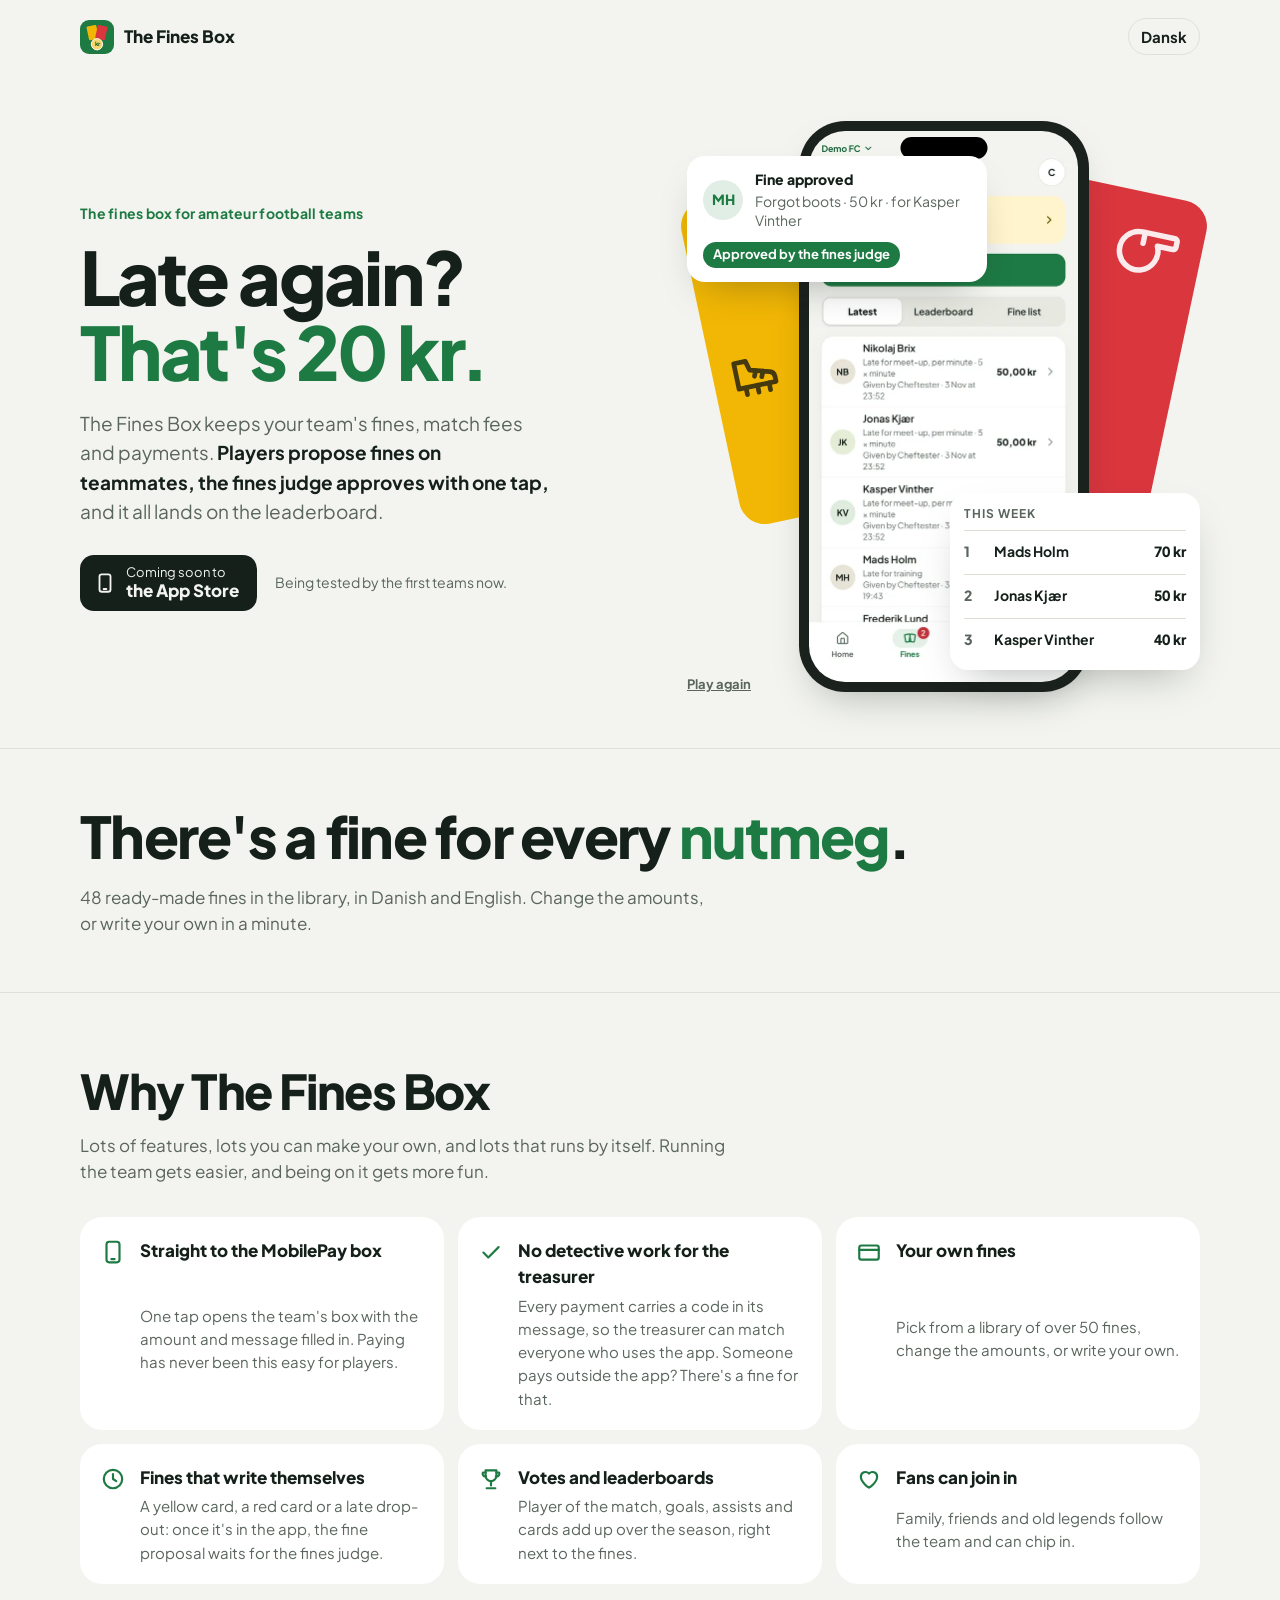
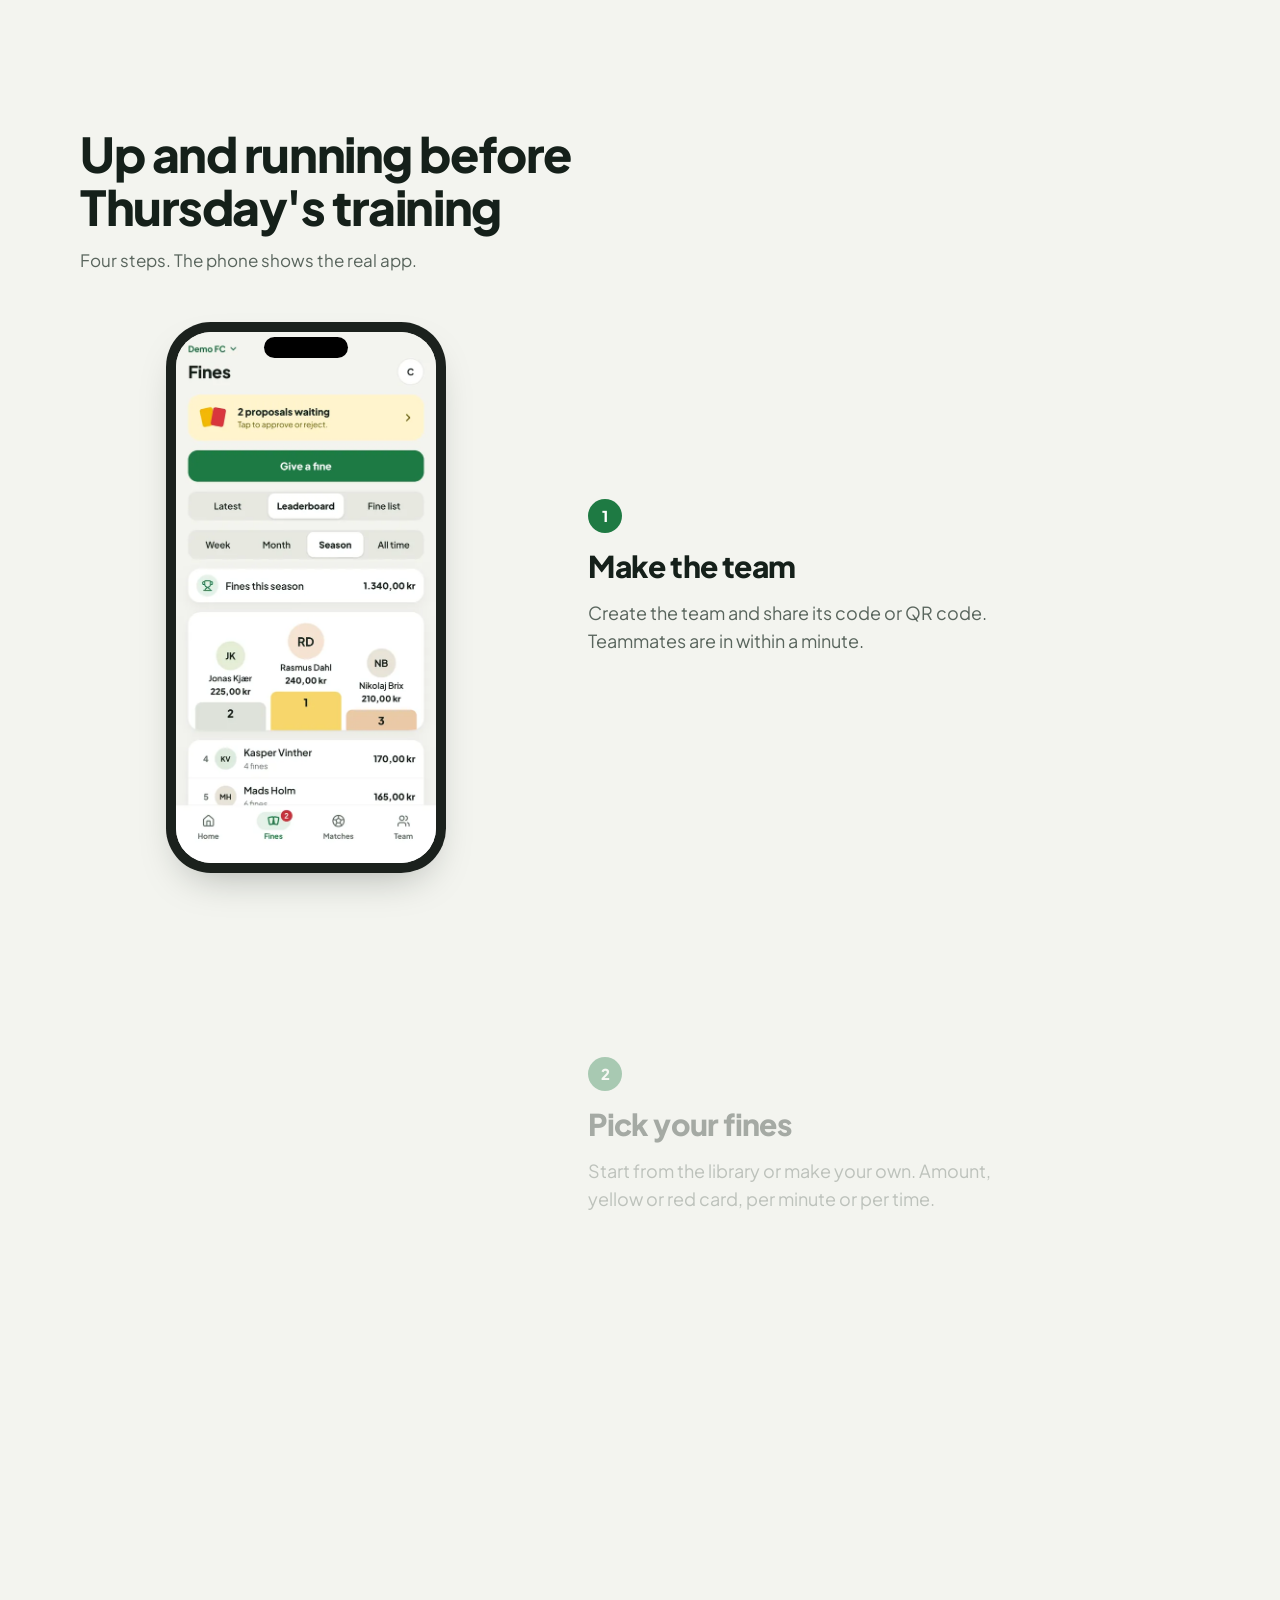
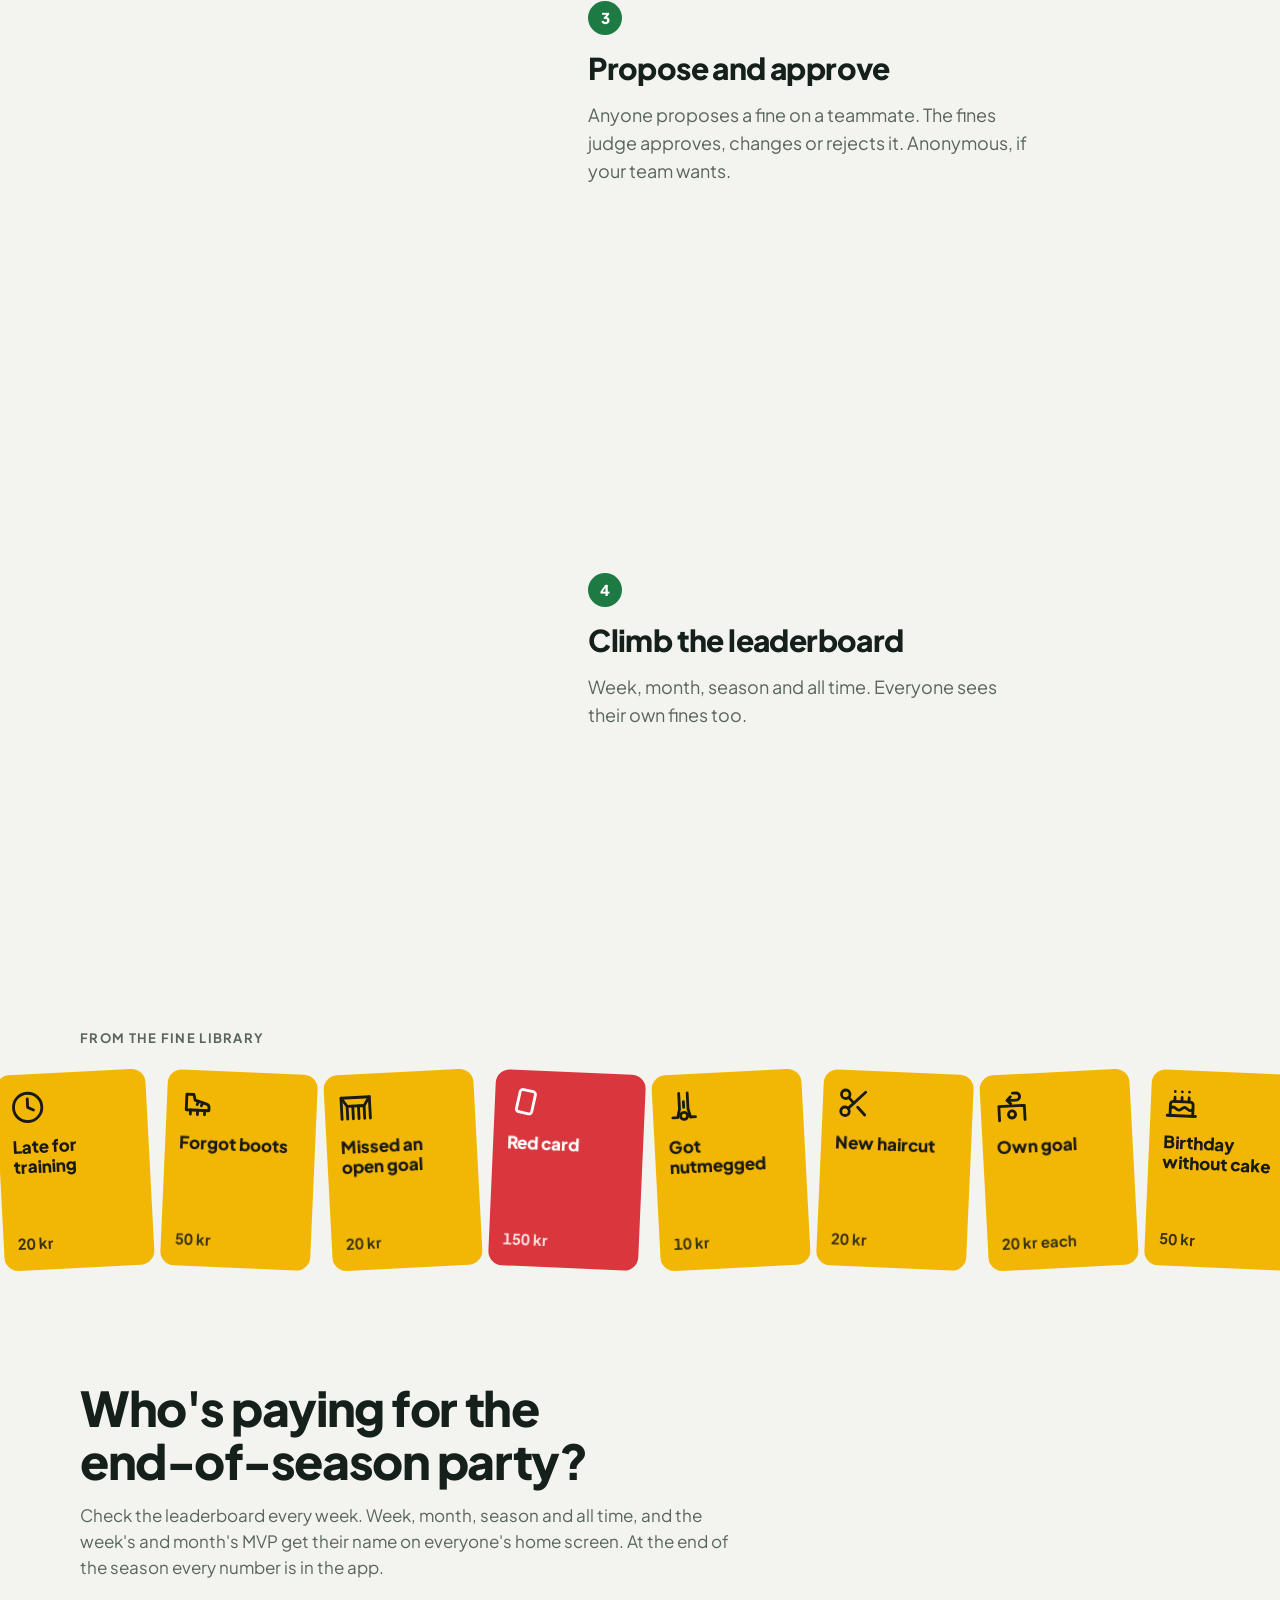
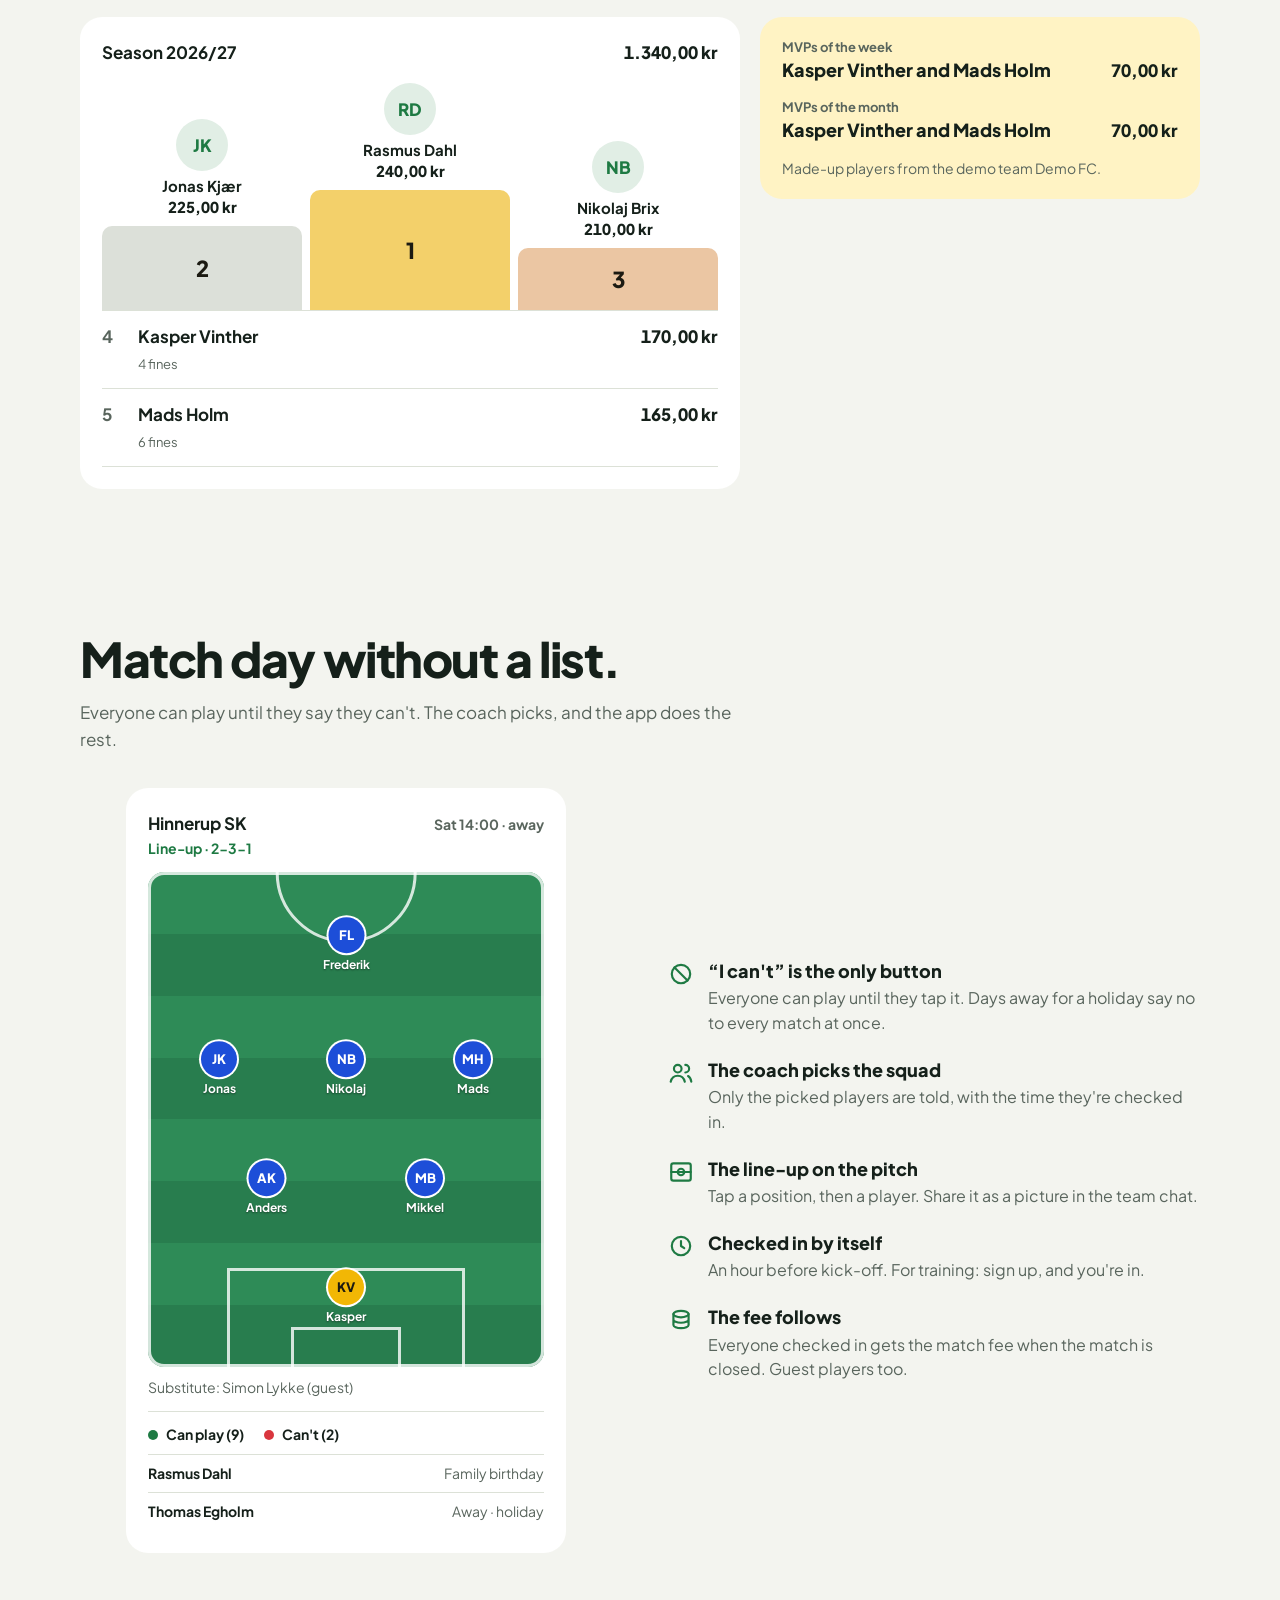
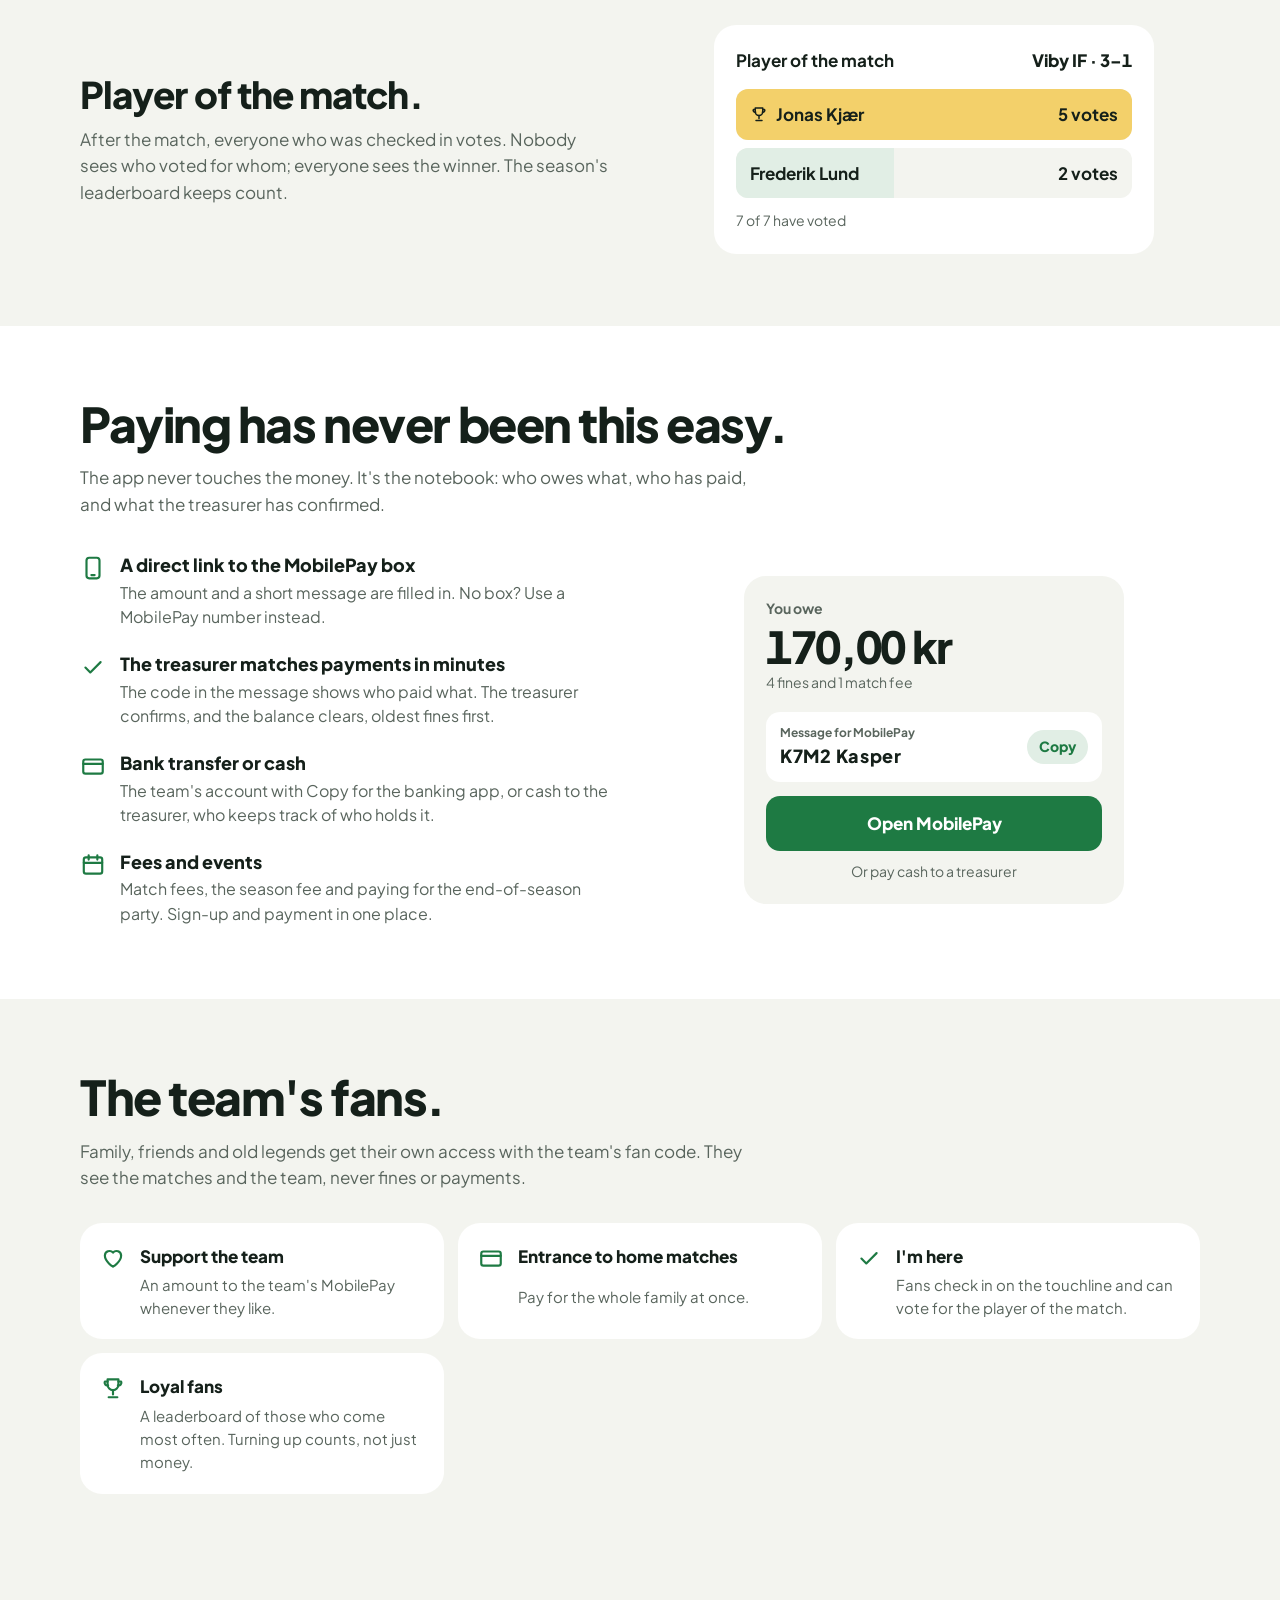
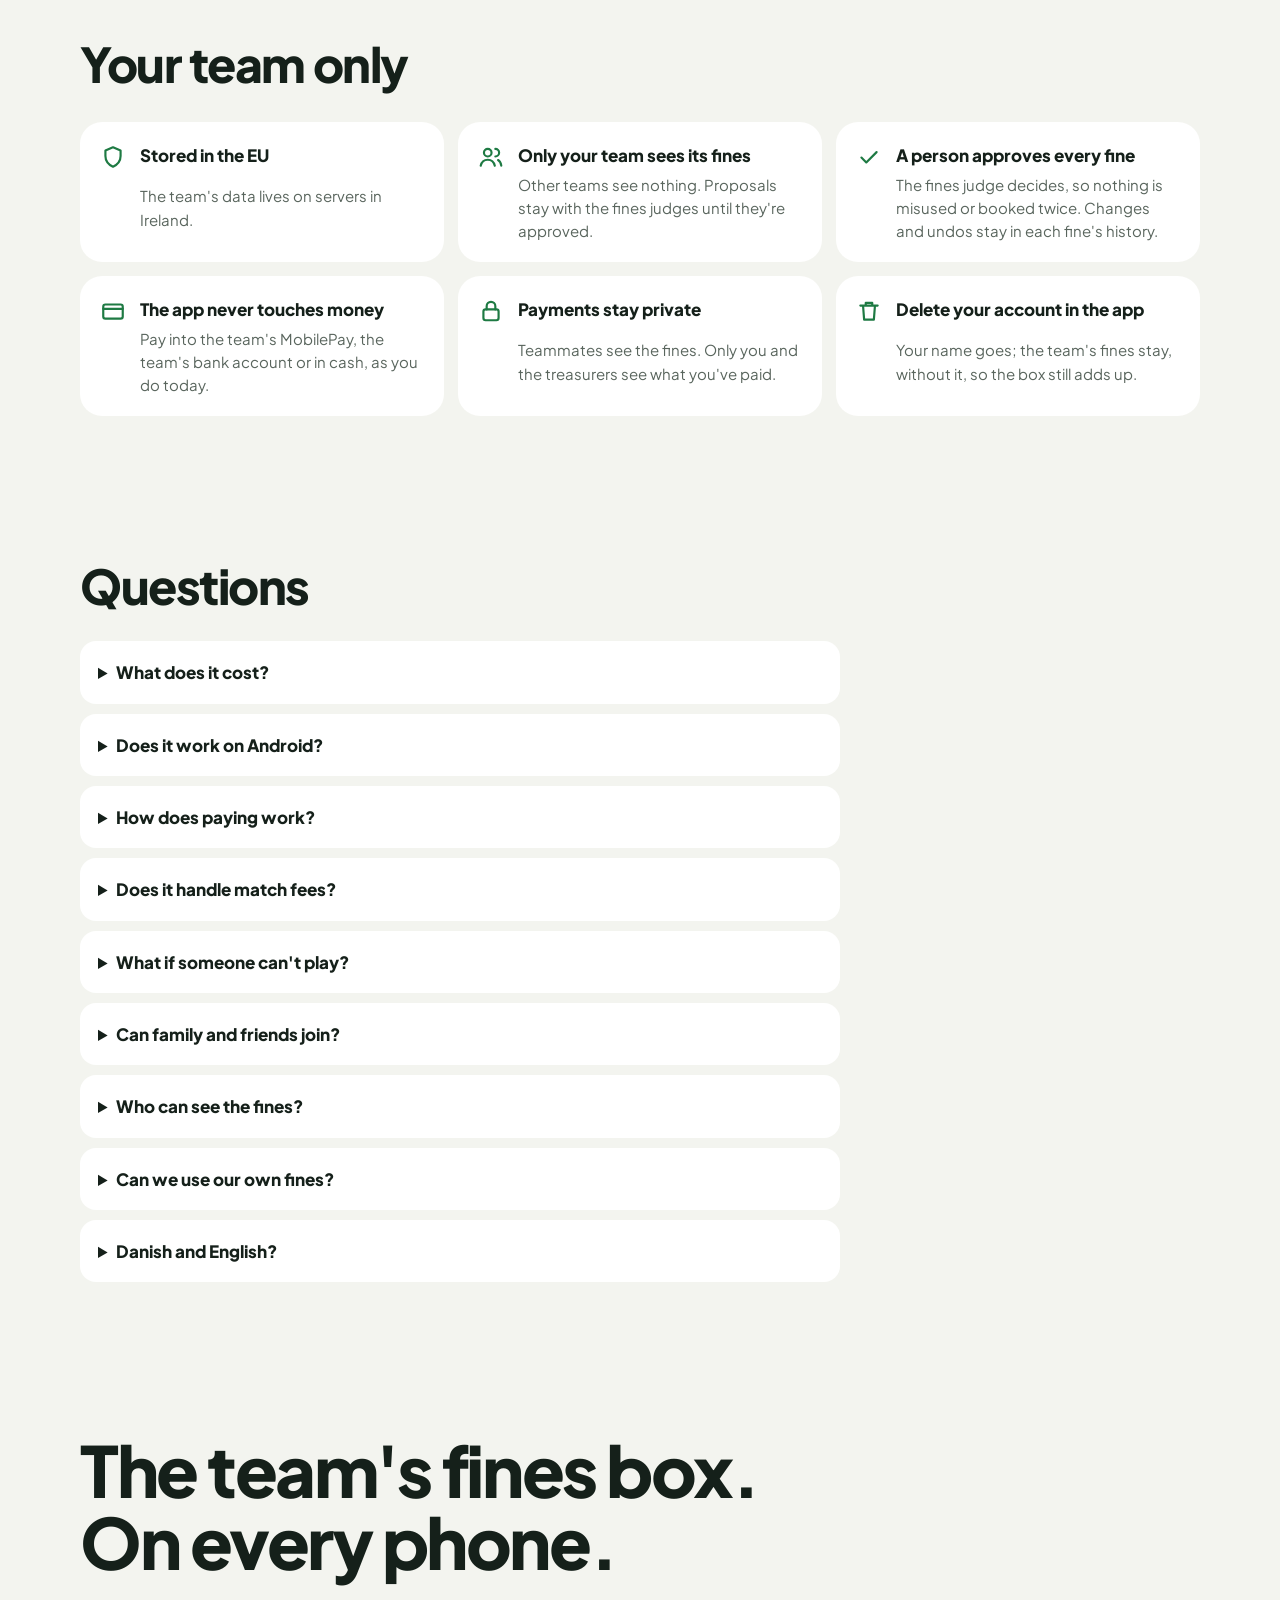
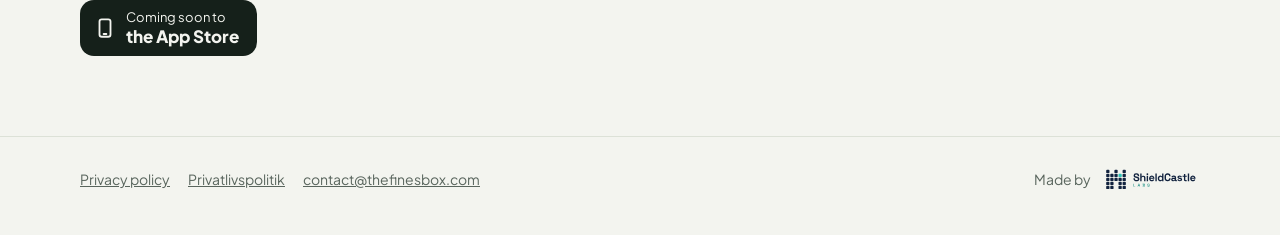
==== commit e80c20bb: "The Fines Box on all markets; privacy policy 19 November (fans, events, goals and cards, late sign-u" ====
--- a/index.html
+++ b/index.html
@@ -43,7 +43,7 @@
       <div>
         <p class="eyebrow">The fines box for amateur football teams</p>
         <h1>Late again? <em>That's 20 kr.</em></h1>
-        <p class="lede">The Fines Box keeps your team's fines and match fees. <strong>Players propose fines on teammates, the fines judge approves with one tap,</strong> and it all lands on the leaderboard.</p>
+        <p class="lede">The Fines Box keeps your team's fines, match fees and payments. <strong>Players propose fines on teammates, the fines judge approves with one tap,</strong> and it all lands on the leaderboard.</p>
         <div class="hero-actions">
           <span class="badge" role="img" aria-label="Coming soon to the App Store"><svg viewBox="0 0 24 24" fill="none" stroke="currentColor" stroke-width="2" stroke-linecap="round" aria-hidden="true"><rect x="6" y="2.5" width="12" height="19" rx="2.5"/><path d="M10.5 18.5h3"/></svg><span>Coming soon to<b>the App Store</b></span></span>
           <span class="small">Being tested by the first teams now.</span>
@@ -76,6 +76,21 @@
     <div class="wrap">
       <h2>There's a fine for every <span class="word" id="word">missed open goal</span>.</h2>
       <p>48 ready-made fines in the library, in Danish and English. Change the amounts, or write your own in a minute.</p>
+    </div>
+  </section>
+
+  <section class="section" aria-labelledby="why">
+    <div class="wrap">
+      <h2 id="why">Why The Fines Box</h2>
+      <p class="intro">Lots of features, lots you can make your own, and lots that runs by itself. Running the team gets easier, and being on it gets more fun.</p>
+      <div class="trust-grid">
+        <div class="tile"><svg viewBox="0 0 24 24" fill="none" stroke="currentColor" stroke-width="2" stroke-linecap="round" stroke-linejoin="round" aria-hidden="true"><rect x="6" y="2.5" width="12" height="19" rx="2.5"/><path d="M10.5 18.5h3"/></svg><b>Straight to the MobilePay box</b><p>One tap opens the team's box with the amount and message filled in. Paying has never been this easy for players.</p></div>
+        <div class="tile"><svg viewBox="0 0 24 24" fill="none" stroke="currentColor" stroke-width="2" stroke-linecap="round" stroke-linejoin="round" aria-hidden="true"><path d="M5 12.5l4.5 4.5L19 7.5"/></svg><b>No detective work for the treasurer</b><p>Every payment carries a code in its message, so the treasurer can match everyone who uses the app. Someone pays outside the app? There's a fine for that.</p></div>
+        <div class="tile"><svg viewBox="0 0 24 24" fill="none" stroke="currentColor" stroke-width="2" stroke-linecap="round" stroke-linejoin="round" aria-hidden="true"><rect x="3" y="6" width="18" height="13" rx="2"/><path d="M3 10h18"/></svg><b>Your own fines</b><p>Pick from a library of over 50 fines, change the amounts, or write your own.</p></div>
+        <div class="tile"><svg viewBox="0 0 24 24" fill="none" stroke="currentColor" stroke-width="2" stroke-linecap="round" stroke-linejoin="round" aria-hidden="true"><circle cx="12" cy="12" r="8.5"/><path d="M12 7.5V12l3 2"/></svg><b>Fines that write themselves</b><p>A yellow card, a red card or a late drop-out: once it's in the app, the fine proposal waits for the fines judge.</p></div>
+        <div class="tile"><svg viewBox="0 0 24 24" fill="none" stroke="currentColor" stroke-width="2" stroke-linecap="round" stroke-linejoin="round" aria-hidden="true"><path d="M7 4h10v5a5 5 0 0 1-10 0z"/><path d="M7 6H4.5a2.5 2.5 0 0 0 3 3.5M17 6h2.5a2.5 2.5 0 0 1-3 3.5M12 14v4M8 20.5h8"/></svg><b>Votes and leaderboards</b><p>Player of the match, goals, assists and cards add up over the season, right next to the fines.</p></div>
+        <div class="tile"><svg viewBox="0 0 24 24" fill="none" stroke="currentColor" stroke-width="2" stroke-linecap="round" stroke-linejoin="round" aria-hidden="true"><path d="M12 20s-7.5-4.6-7.5-10.2A4.3 4.3 0 0 1 12 7a4.3 4.3 0 0 1 7.5 2.8C19.5 15.4 12 20 12 20z"/></svg><b>Fans can join in</b><p>Family, friends and old legends follow the team and can chip in.</p></div>
+      </div>
     </div>
   </section>
 
@@ -132,8 +147,8 @@
 
   <section class="section" aria-labelledby="lb">
     <div class="wrap">
-      <h2 id="lb">The leaderboard. The real reason everyone opens the app.</h2>
-      <p class="intro">Week, month, season and all time. The week's and the month's fines kings get their names on everyone's home screen.</p>
+      <h2 id="lb">Who's paying for the end-of-season party?</h2>
+      <p class="intro">Check the leaderboard every week. Week, month, season and all time, and the week's and month's MVP get their name on everyone's home screen. At the end of the season every number is in the app.</p>
       <div class="board-grid">
         <div class="panel">
           <div class="panel-head"><span>Season 2026/27</span><span class="num">1.340,00 kr</span></div>
@@ -148,8 +163,8 @@
           </ol>
         </div>
         <div class="kings">
-          <div class="k"><span><small>Fines kings of the week</small><b>Kasper Vinther and Mads Holm</b></span><span class="num">70,00 kr</span></div>
-          <div class="k"><span><small>Fines kings of the month</small><b>Kasper Vinther and Mads Holm</b></span><span class="num">70,00 kr</span></div>
+          <div class="k"><span><small>MVPs of the week</small><b>Kasper Vinther and Mads Holm</b></span><span class="num">70,00 kr</span></div>
+          <div class="k"><span><small>MVPs of the month</small><b>Kasper Vinther and Mads Holm</b></span><span class="num">70,00 kr</span></div>
           <p class="small">Made-up players from the demo team Demo FC.</p>
         </div>
       </div>
@@ -212,7 +227,7 @@
 
   <section class="section money" aria-labelledby="money">
     <div class="wrap">
-      <h2 id="money">Money that adds up.</h2>
+      <h2 id="money">Paying has never been this easy.</h2>
       <p class="intro">The app never touches the money. It's the notebook: who owes what, who has paid, and what the treasurer has confirmed.</p>
       <div class="feature-grid flip">
         <div class="panel paycard" role="img" aria-label="The Pay screen: you owe 170,00 kr, the message for MobilePay, and the Open MobilePay button.">
@@ -224,11 +239,24 @@
           <p class="small alt">Or pay cash to a treasurer</p>
         </div>
         <ul class="feats">
-          <li><svg viewBox="0 0 24 24" fill="none" stroke="currentColor" stroke-width="2" stroke-linecap="round" stroke-linejoin="round" aria-hidden="true"><rect x="6" y="2.5" width="12" height="19" rx="2.5"/><path d="M10.5 18.5h3"/></svg><b>Pay with MobilePay</b><p>The amount and a short message are filled in. The treasurer finds your payment by the reference.</p></li>
-          <li><svg viewBox="0 0 24 24" fill="none" stroke="currentColor" stroke-width="2" stroke-linecap="round" stroke-linejoin="round" aria-hidden="true"><rect x="2.5" y="6" width="19" height="12" rx="2"/><circle cx="12" cy="12" r="2.5"/><path d="M6 9.5v5M18 9.5v5"/></svg><b>Or hand over cash</b><p>Whoever got it confirms it, and the app keeps track of the cash each person holds.</p></li>
-          <li><svg viewBox="0 0 24 24" fill="none" stroke="currentColor" stroke-width="2" stroke-linecap="round" stroke-linejoin="round" aria-hidden="true"><path d="M5 12.5l4.5 4.5L19 7.5"/></svg><b>The treasurer confirms</b><p>Your balance clears, oldest fines first.</p></li>
-          <li><svg viewBox="0 0 24 24" fill="none" stroke="currentColor" stroke-width="2" stroke-linecap="round" stroke-linejoin="round" aria-hidden="true"><rect x="3.5" y="5" width="17" height="15" rx="2"/><path d="M3.5 10h17M8 3v4M16 3v4"/></svg><b>A season fee too</b><p>For the whole season, or for autumn and spring. Exemptions per player.</p></li>
+          <li><svg viewBox="0 0 24 24" fill="none" stroke="currentColor" stroke-width="2" stroke-linecap="round" stroke-linejoin="round" aria-hidden="true"><rect x="6" y="2.5" width="12" height="19" rx="2.5"/><path d="M10.5 18.5h3"/></svg><b>A direct link to the MobilePay box</b><p>The amount and a short message are filled in. No box? Use a MobilePay number instead.</p></li>
+          <li><svg viewBox="0 0 24 24" fill="none" stroke="currentColor" stroke-width="2" stroke-linecap="round" stroke-linejoin="round" aria-hidden="true"><path d="M5 12.5l4.5 4.5L19 7.5"/></svg><b>The treasurer matches payments in minutes</b><p>The code in the message shows who paid what. The treasurer confirms, and the balance clears, oldest fines first.</p></li>
+          <li><svg viewBox="0 0 24 24" fill="none" stroke="currentColor" stroke-width="2" stroke-linecap="round" stroke-linejoin="round" aria-hidden="true"><rect x="3" y="6" width="18" height="13" rx="2"/><path d="M3 10h18"/></svg><b>Bank transfer or cash</b><p>The team's account with Copy for the banking app, or cash to the treasurer, who keeps track of who holds it.</p></li>
+          <li><svg viewBox="0 0 24 24" fill="none" stroke="currentColor" stroke-width="2" stroke-linecap="round" stroke-linejoin="round" aria-hidden="true"><rect x="3.5" y="5" width="17" height="15" rx="2"/><path d="M3.5 10h17M8 3v4M16 3v4"/></svg><b>Fees and events</b><p>Match fees, the season fee and paying for the end-of-season party. Sign-up and payment in one place.</p></li>
         </ul>
+      </div>
+    </div>
+  </section>
+
+  <section class="section" aria-labelledby="fans">
+    <div class="wrap">
+      <h2 id="fans">The team's fans.</h2>
+      <p class="intro">Family, friends and old legends get their own access with the team's fan code. They see the matches and the team, never fines or payments.</p>
+      <div class="trust-grid">
+        <div class="tile"><svg viewBox="0 0 24 24" fill="none" stroke="currentColor" stroke-width="2" stroke-linecap="round" stroke-linejoin="round" aria-hidden="true"><path d="M12 20s-7.5-4.6-7.5-10.2A4.3 4.3 0 0 1 12 7a4.3 4.3 0 0 1 7.5 2.8C19.5 15.4 12 20 12 20z"/></svg><b>Support the team</b><p>An amount to the team's MobilePay whenever they like.</p></div>
+        <div class="tile"><svg viewBox="0 0 24 24" fill="none" stroke="currentColor" stroke-width="2" stroke-linecap="round" stroke-linejoin="round" aria-hidden="true"><rect x="3" y="6" width="18" height="13" rx="2"/><path d="M3 10h18"/></svg><b>Entrance to home matches</b><p>Pay for the whole family at once.</p></div>
+        <div class="tile"><svg viewBox="0 0 24 24" fill="none" stroke="currentColor" stroke-width="2" stroke-linecap="round" stroke-linejoin="round" aria-hidden="true"><path d="M5 12.5l4.5 4.5L19 7.5"/></svg><b>I'm here</b><p>Fans check in on the touchline and can vote for the player of the match.</p></div>
+        <div class="tile"><svg viewBox="0 0 24 24" fill="none" stroke="currentColor" stroke-width="2" stroke-linecap="round" stroke-linejoin="round" aria-hidden="true"><path d="M7 4h10v5a5 5 0 0 1-10 0z"/><path d="M7 6H4.5a2.5 2.5 0 0 0 3 3.5M17 6h2.5a2.5 2.5 0 0 1-3 3.5M12 14v4M8 20.5h8"/></svg><b>Loyal fans</b><p>A leaderboard of those who come most often. Turning up counts, not just money.</p></div>
       </div>
     </div>
   </section>
@@ -239,8 +267,8 @@
       <div class="trust-grid">
         <div class="tile"><svg viewBox="0 0 24 24" fill="none" stroke="currentColor" stroke-width="2" stroke-linecap="round" stroke-linejoin="round" aria-hidden="true"><path d="M12 3l7 3v5c0 4.5-3 8-7 10-4-2-7-5.5-7-10V6z"/></svg><b>Stored in the EU</b><p>The team's data lives on servers in Ireland.</p></div>
         <div class="tile"><svg viewBox="0 0 24 24" fill="none" stroke="currentColor" stroke-width="2" stroke-linecap="round" stroke-linejoin="round" aria-hidden="true"><circle cx="9" cy="8" r="3.5"/><path d="M2.5 20c.8-3.5 3.3-5.5 6.5-5.5s5.7 2 6.5 5.5"/><path d="M16 4.5a3.5 3.5 0 0 1 0 7M18.5 14.8c1.6.9 2.6 2.6 3 5.2"/></svg><b>Only your team sees its fines</b><p>Other teams see nothing. Proposals stay with the fines judges until they're approved.</p></div>
-        <div class="tile"><svg viewBox="0 0 24 24" fill="none" stroke="currentColor" stroke-width="2" stroke-linecap="round" stroke-linejoin="round" aria-hidden="true"><path d="M5 12.5l4.5 4.5L19 7.5"/></svg><b>A person approves every fine</b><p>The fines judge decides. Changes and undos stay in each fine's history.</p></div>
-        <div class="tile"><svg viewBox="0 0 24 24" fill="none" stroke="currentColor" stroke-width="2" stroke-linecap="round" stroke-linejoin="round" aria-hidden="true"><rect x="3" y="6" width="18" height="13" rx="2"/><path d="M3 10h18"/></svg><b>The app never touches money</b><p>Pay into the team's MobilePay Box or in cash, as you do today.</p></div>
+        <div class="tile"><svg viewBox="0 0 24 24" fill="none" stroke="currentColor" stroke-width="2" stroke-linecap="round" stroke-linejoin="round" aria-hidden="true"><path d="M5 12.5l4.5 4.5L19 7.5"/></svg><b>A person approves every fine</b><p>The fines judge decides, so nothing is misused or booked twice. Changes and undos stay in each fine's history.</p></div>
+        <div class="tile"><svg viewBox="0 0 24 24" fill="none" stroke="currentColor" stroke-width="2" stroke-linecap="round" stroke-linejoin="round" aria-hidden="true"><rect x="3" y="6" width="18" height="13" rx="2"/><path d="M3 10h18"/></svg><b>The app never touches money</b><p>Pay into the team's MobilePay, the team's bank account or in cash, as you do today.</p></div>
         <div class="tile"><svg viewBox="0 0 24 24" fill="none" stroke="currentColor" stroke-width="2" stroke-linecap="round" stroke-linejoin="round" aria-hidden="true"><rect x="5" y="10.5" width="14" height="10" rx="2"/><path d="M8 10.5V7.5a4 4 0 0 1 8 0v3"/></svg><b>Payments stay private</b><p>Teammates see the fines. Only you and the treasurers see what you've paid.</p></div>
         <div class="tile"><svg viewBox="0 0 24 24" fill="none" stroke="currentColor" stroke-width="2" stroke-linecap="round" stroke-linejoin="round" aria-hidden="true"><path d="M4 7h16M9 7V4.5h6V7M6.5 7l1 13h9l1-13"/></svg><b>Delete your account in the app</b><p>Your name goes; the team's fines stay, without it, so the box still adds up.</p></div>
       </div>
@@ -253,11 +281,12 @@
       <div class="faq">
         <details><summary>What does it cost?</summary><p>Nothing. The Fines Box is free, with no ads and no in-app purchases.</p></details>
         <details><summary>Does it work on Android?</summary><p>Not yet. iPhone comes first; Android follows.</p></details>
-        <details><summary>How does paying work?</summary><p>The app doesn't take money. Players pay into the team's MobilePay Box or hand over cash, as today, and the treasurer confirms it.</p></details>
+        <details><summary>How does paying work?</summary><p>The app takes no money. Players pay into the team's MobilePay box or MobilePay number, by bank transfer or in cash, and the treasurer confirms it.</p></details>
         <details><summary>Does it handle match fees?</summary><p>Yes. Everyone checked in gets the match fee when the match is closed. A fee per training and a season fee too, with exemptions per player.</p></details>
         <details><summary>What if someone can't play?</summary><p>They tap “I can't”, or add the days they're away. The coach sees it when picking the squad, and a late cancellation can become a fine proposal if the team wants.</p></details>
+        <details><summary>Can family and friends join?</summary><p>Yes, as fans with the team's fan code. They see matches and line-ups, can support the team and pay entrance, but never see fines or payments.</p></details>
         <details><summary>Who can see the fines?</summary><p>Only your team. Approved fines are for everyone on the team; a proposal is seen only by the fines judges and whoever proposed it. Payments are private.</p></details>
-        <details><summary>Can we use our own fines?</summary><p>Yes. Take what you like from the library of 48, change the amounts, and write your own.</p></details>
+        <details><summary>Can we use our own fines?</summary><p>Yes. Take what you like from the library of over 50 fines, change the amounts, and write your own.</p></details>
         <details><summary>Danish and English?</summary><p>Both. Each player picks a language, and the library's fines show in it.</p></details>
       </div>
     </div>
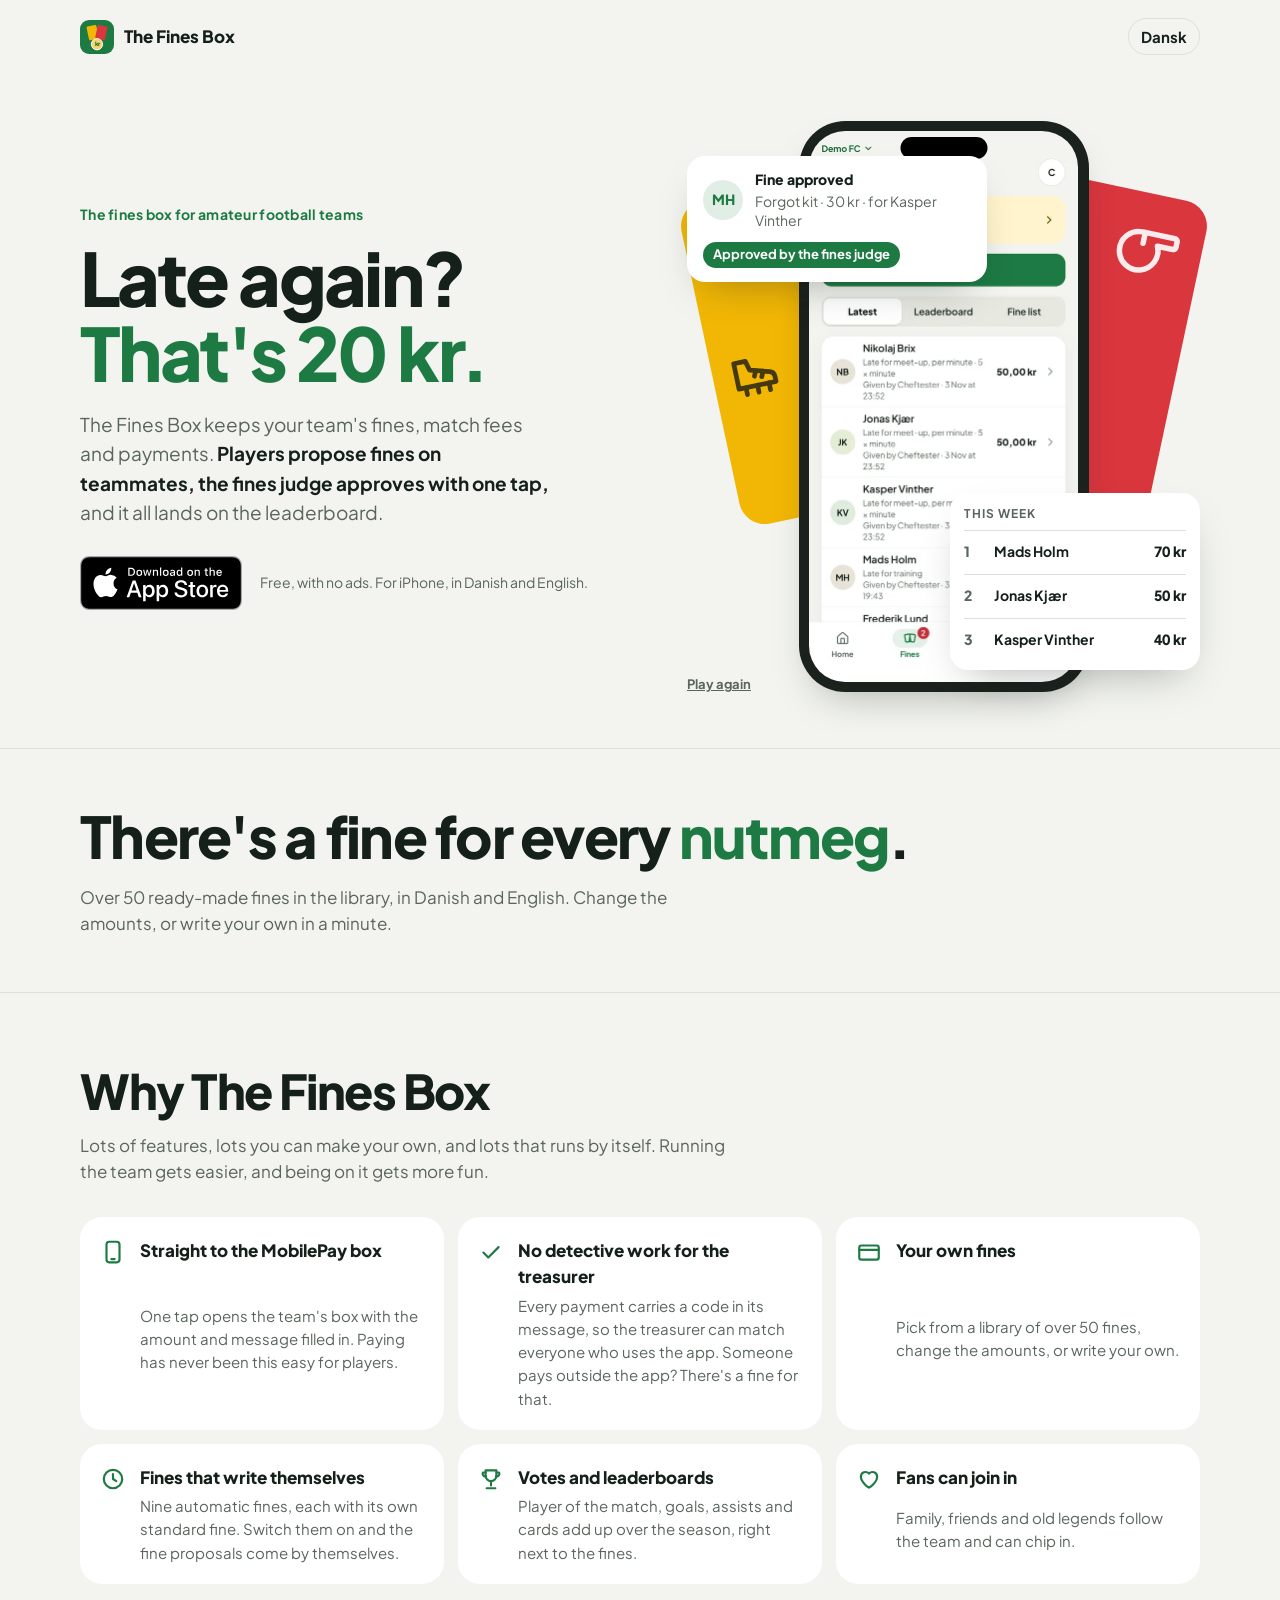
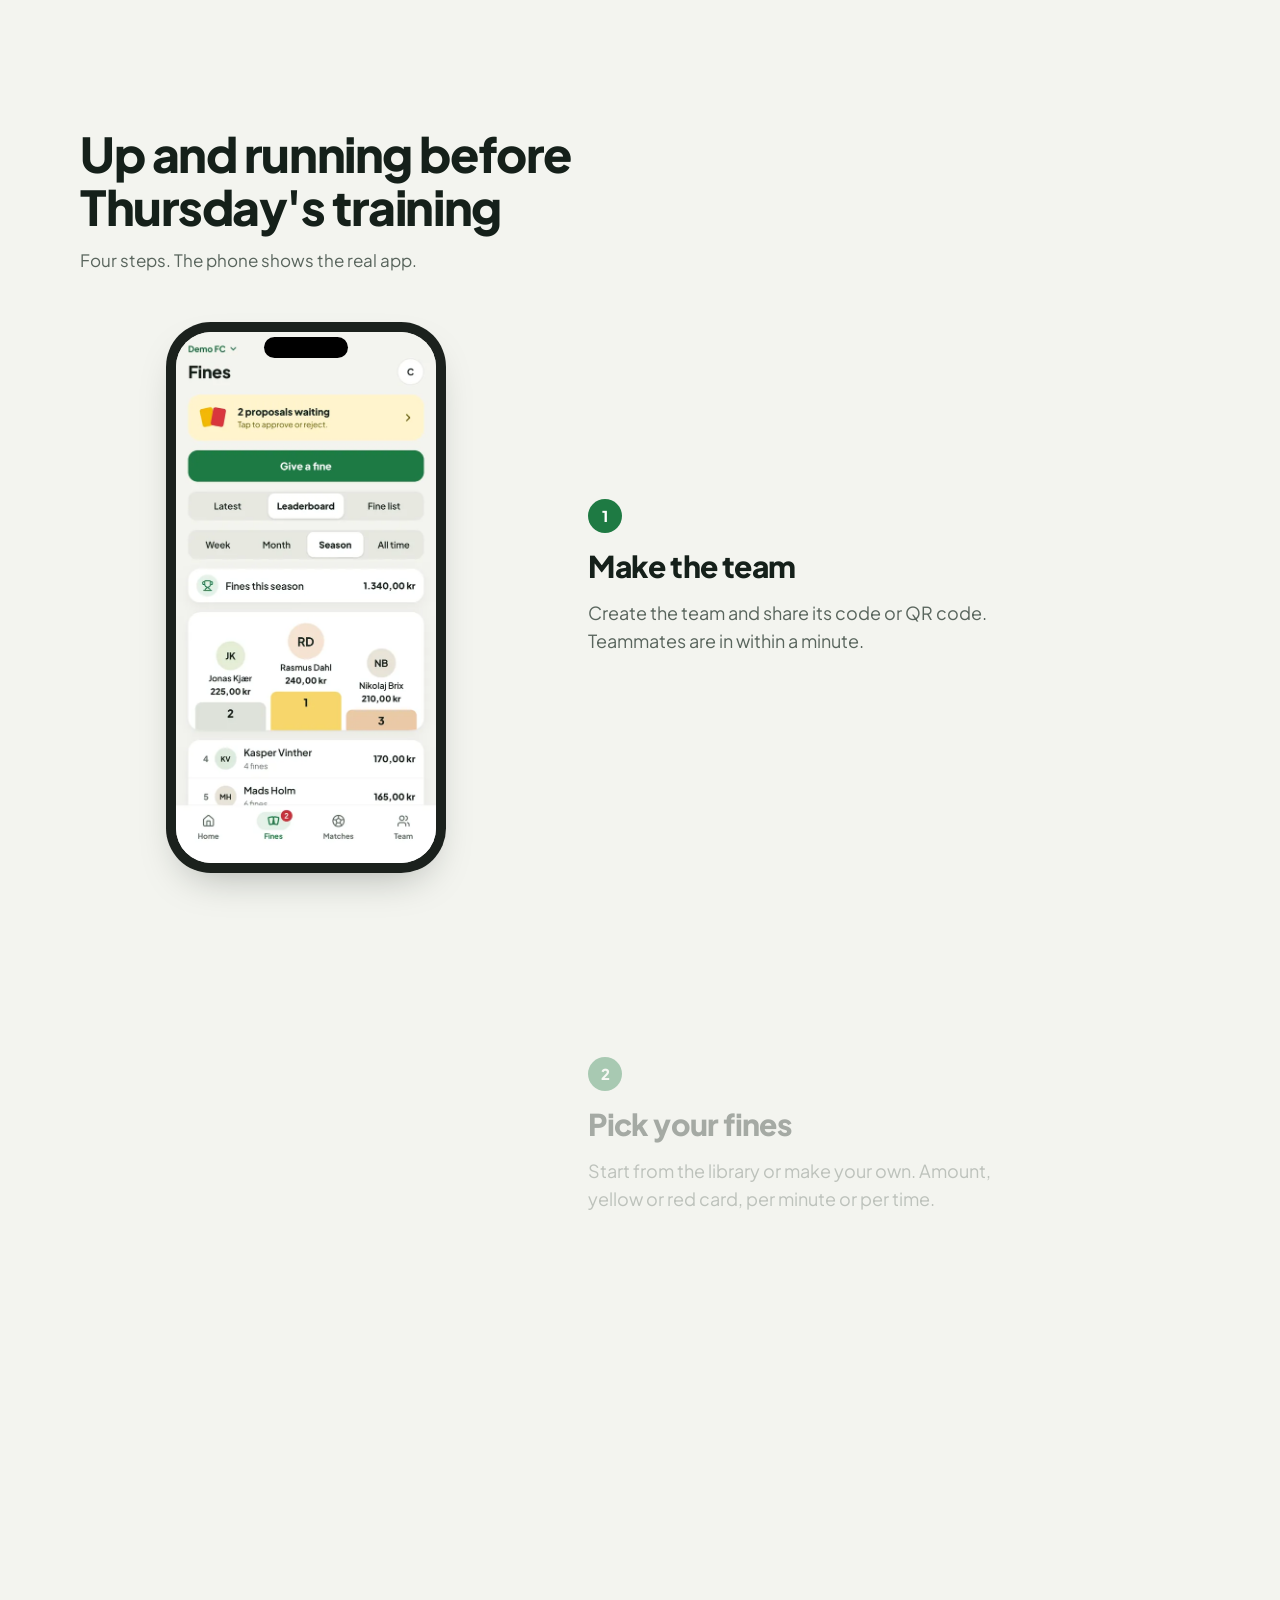
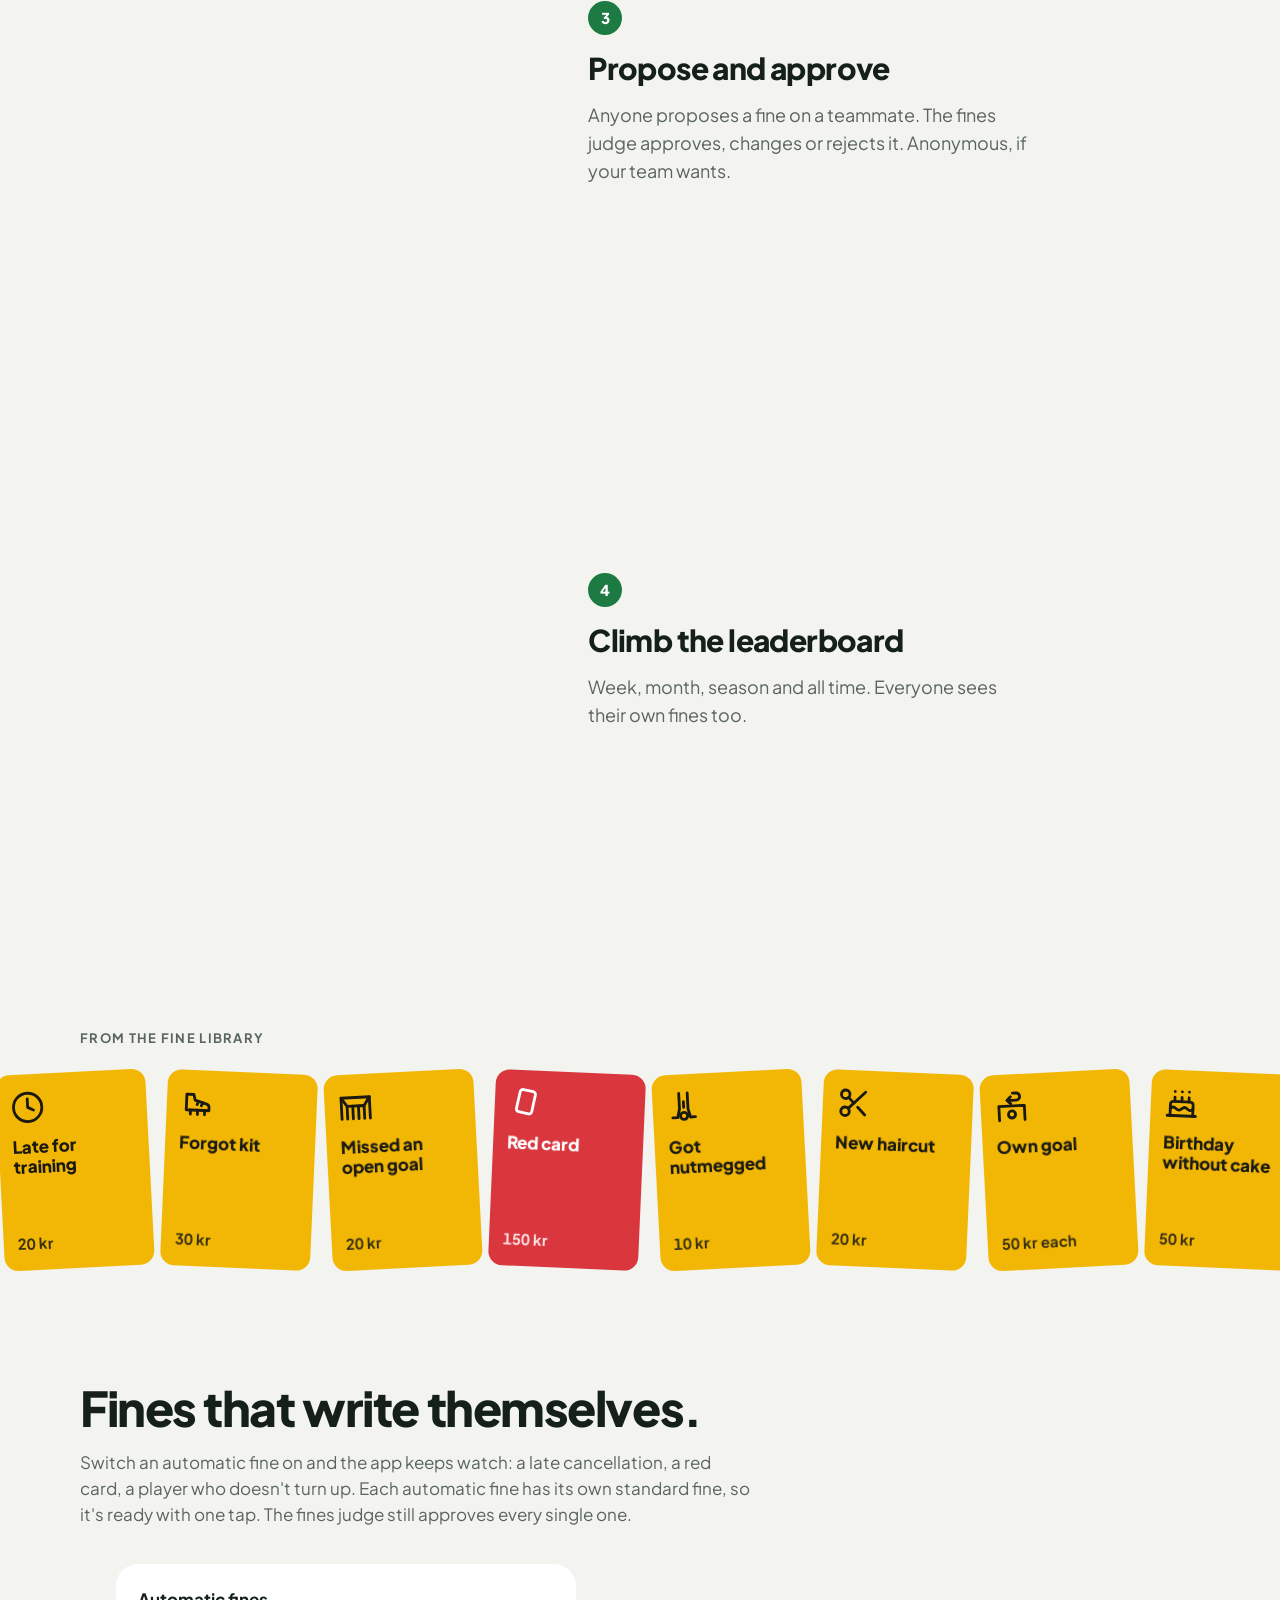
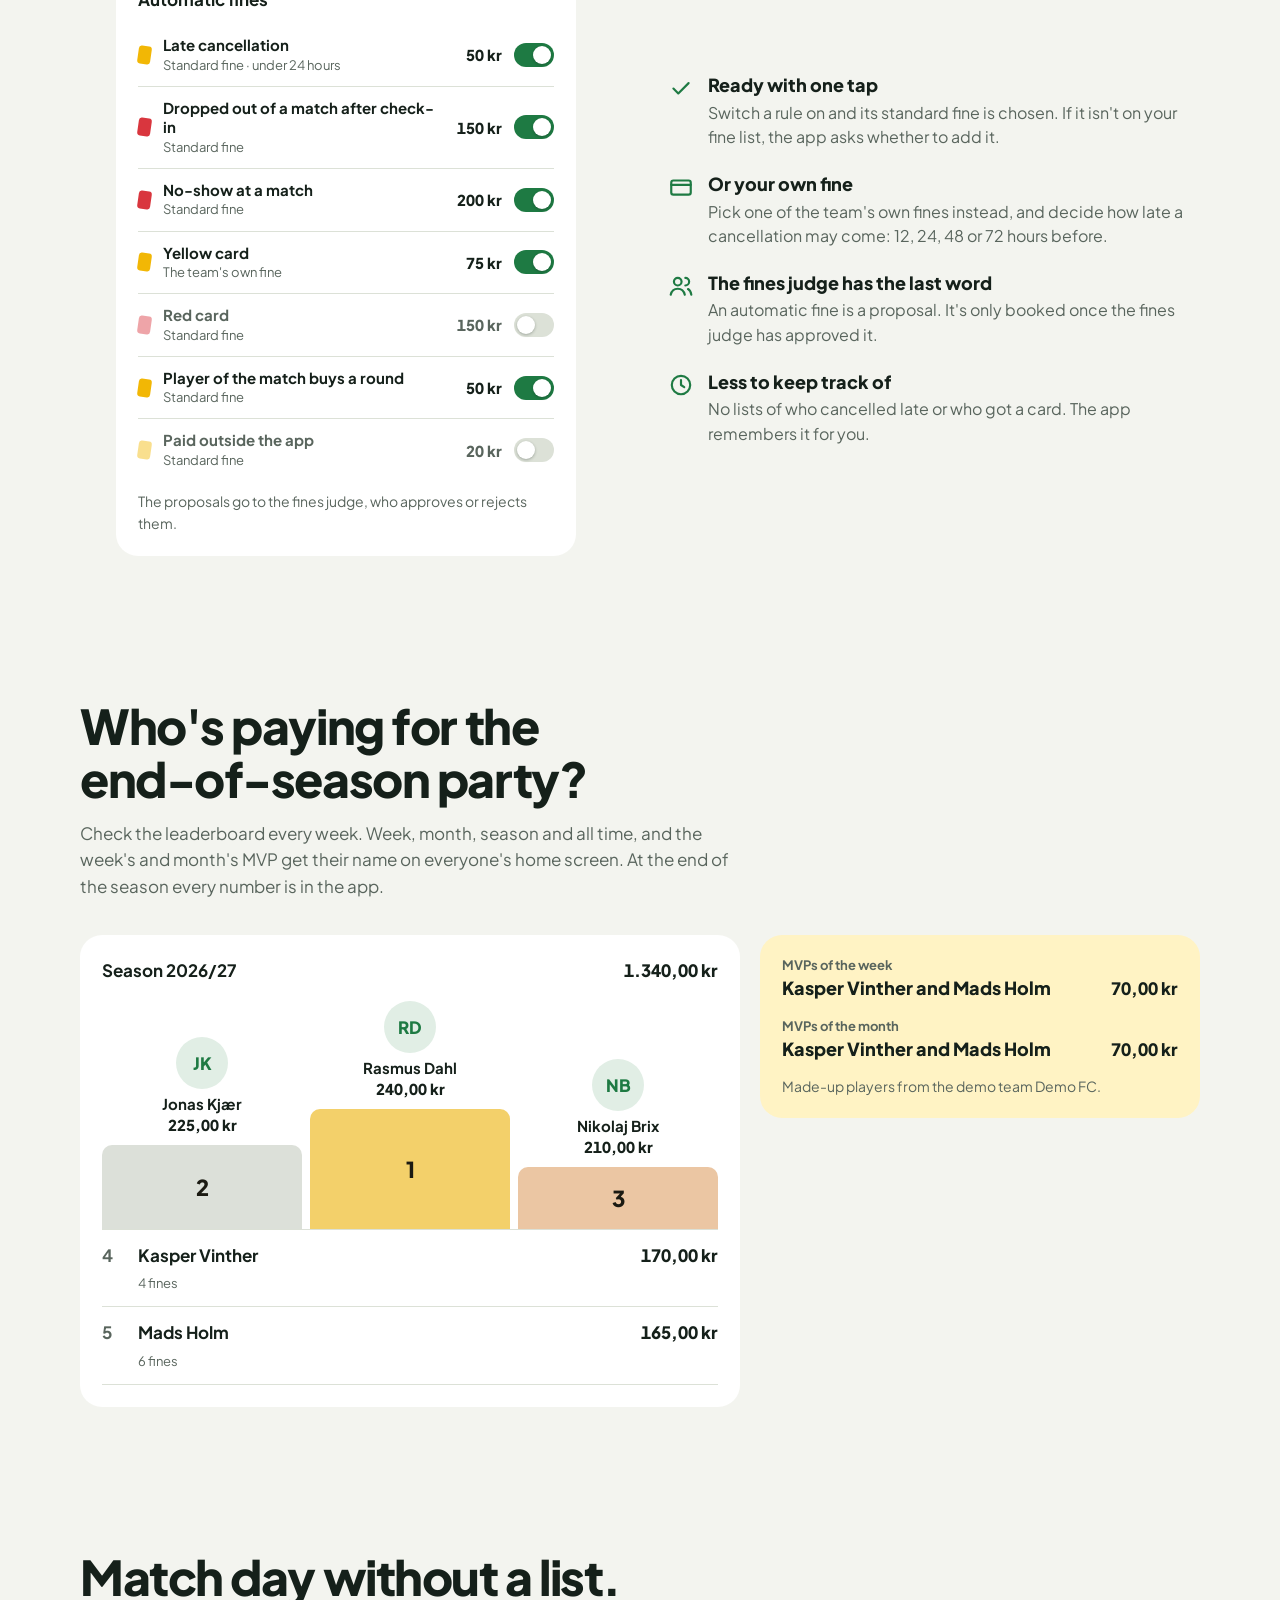
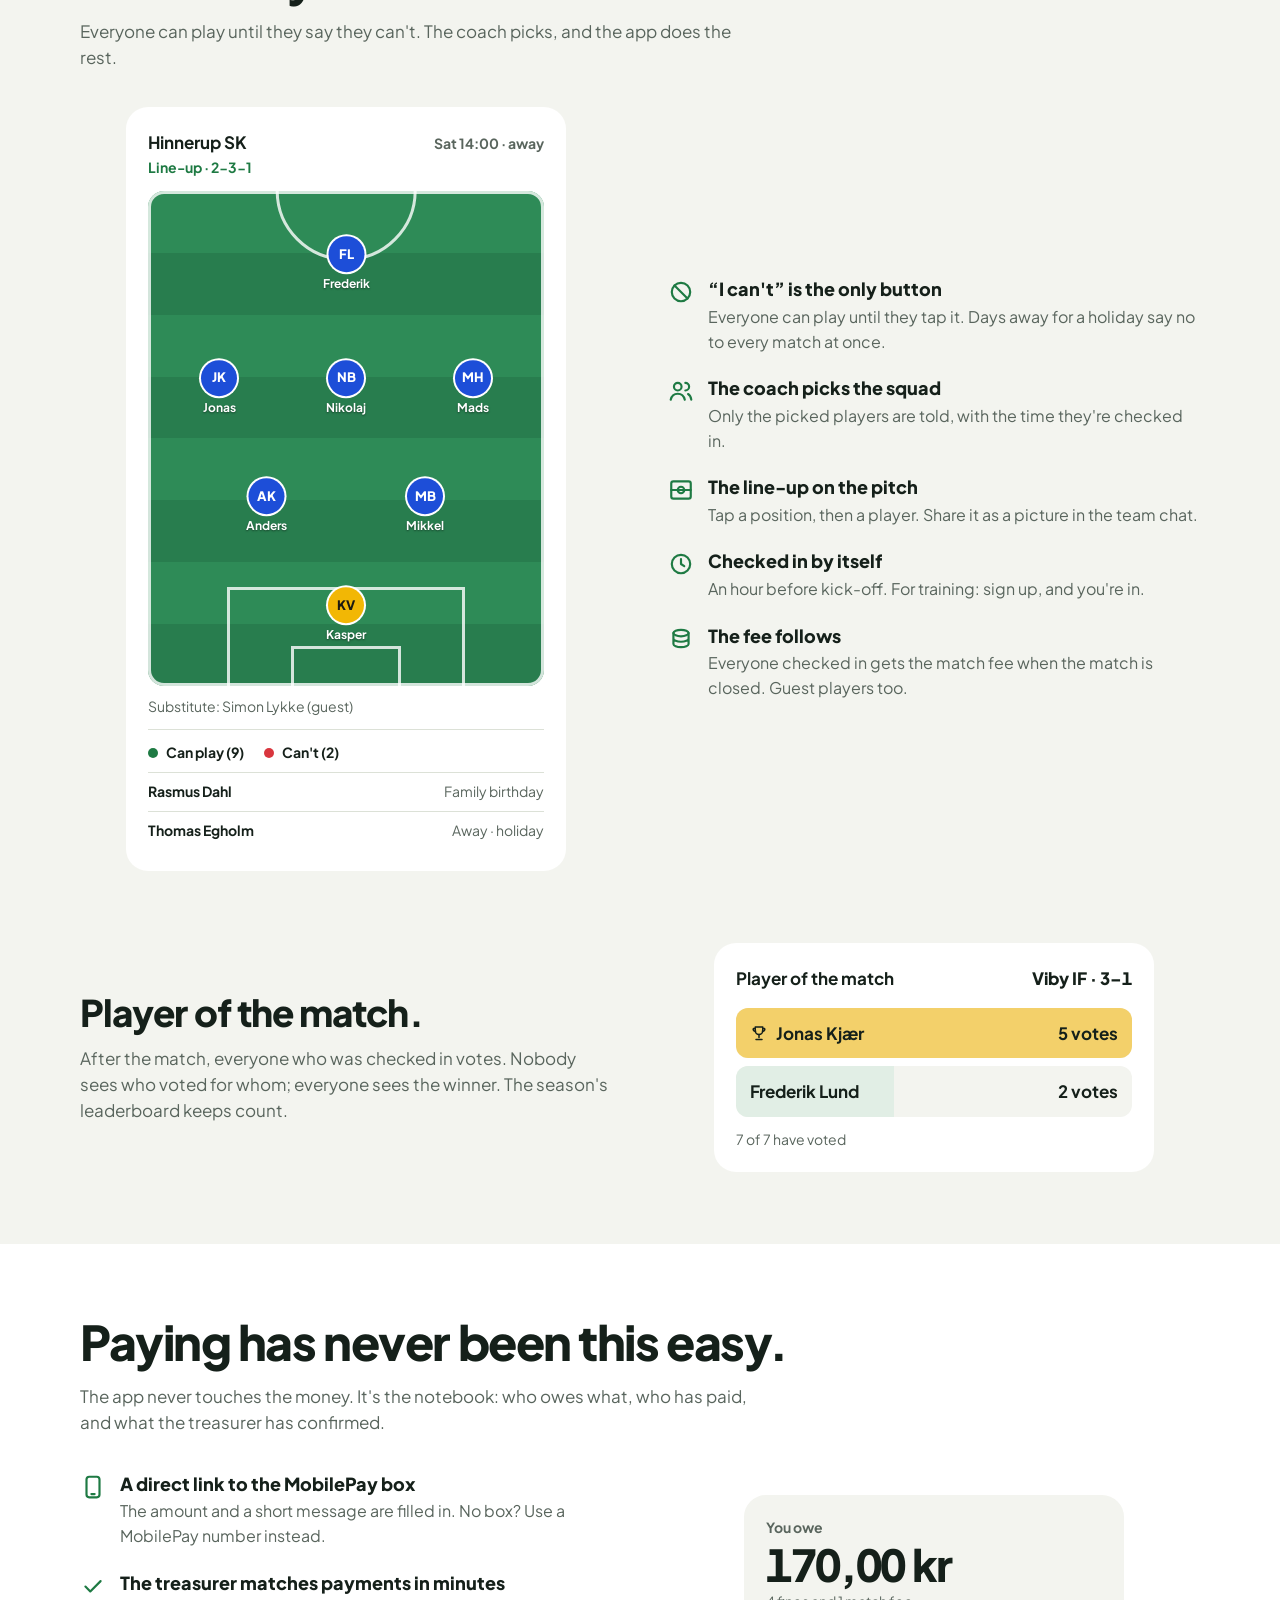
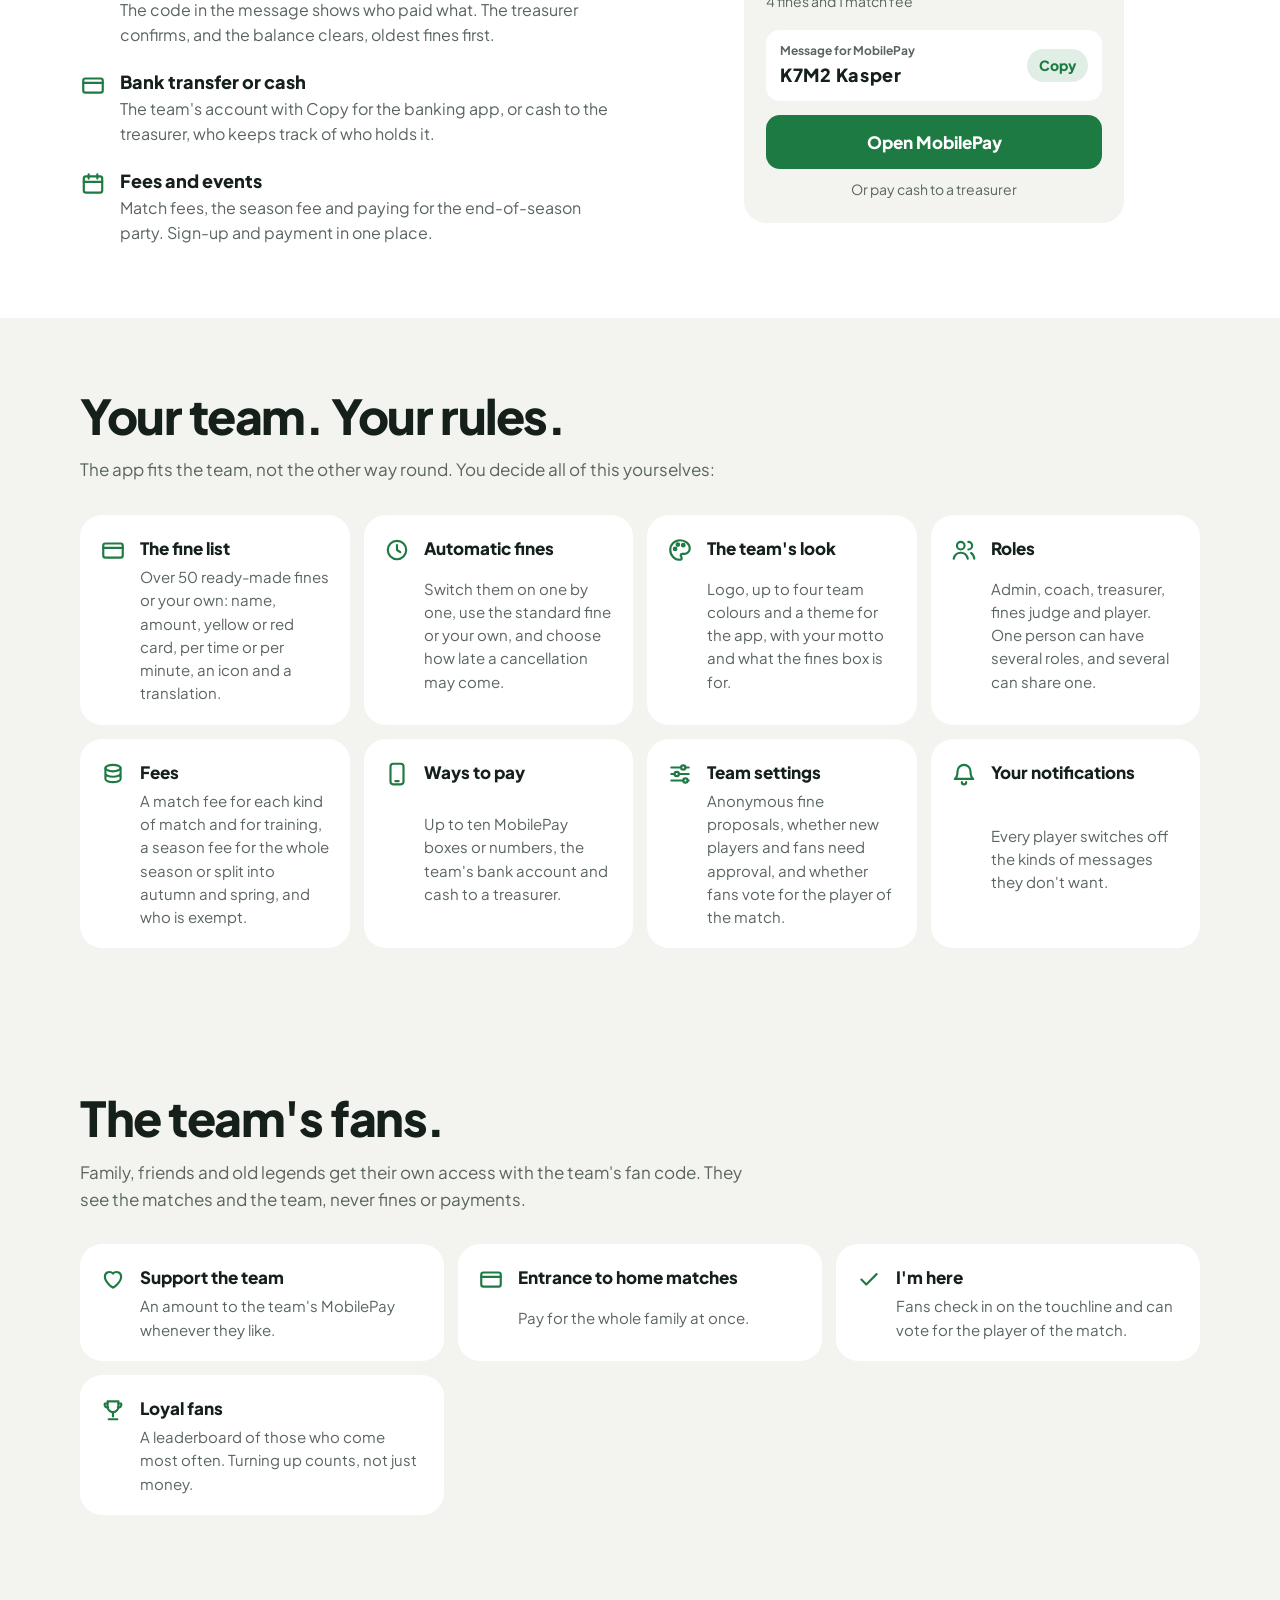
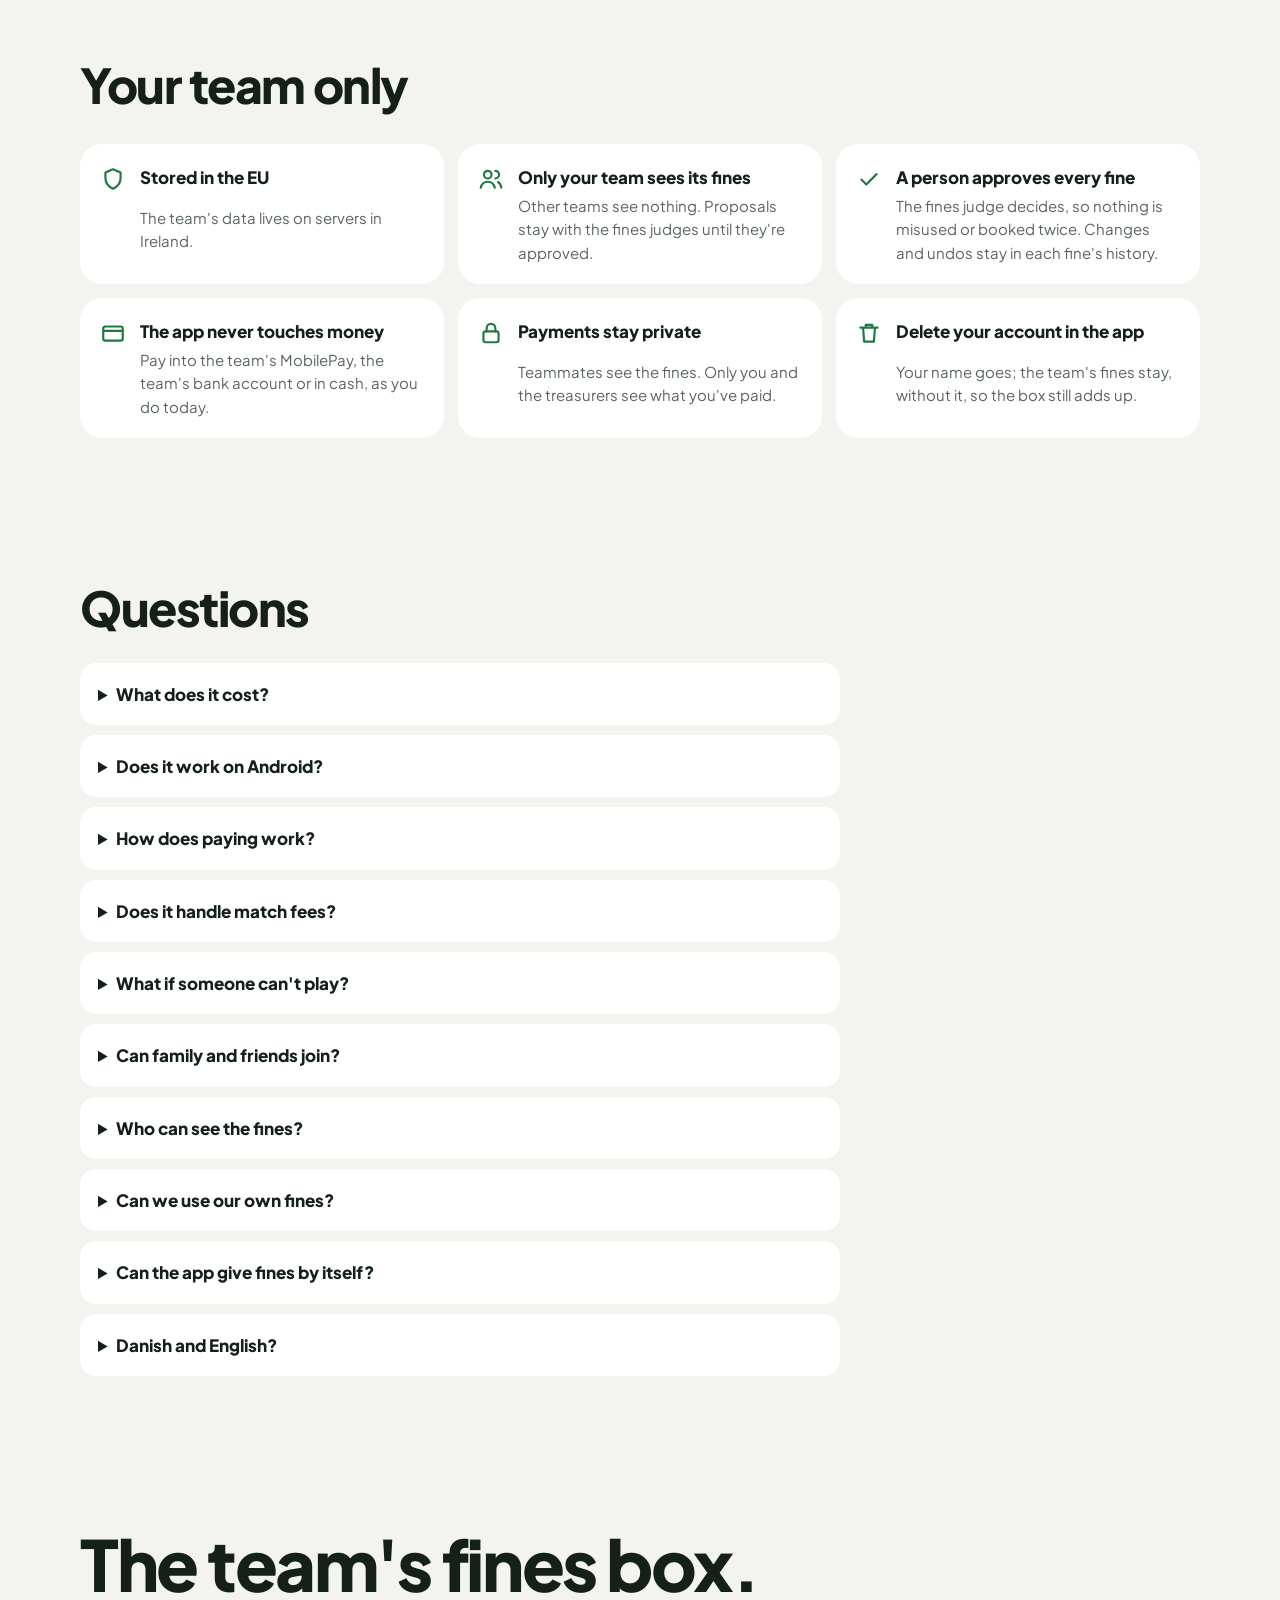
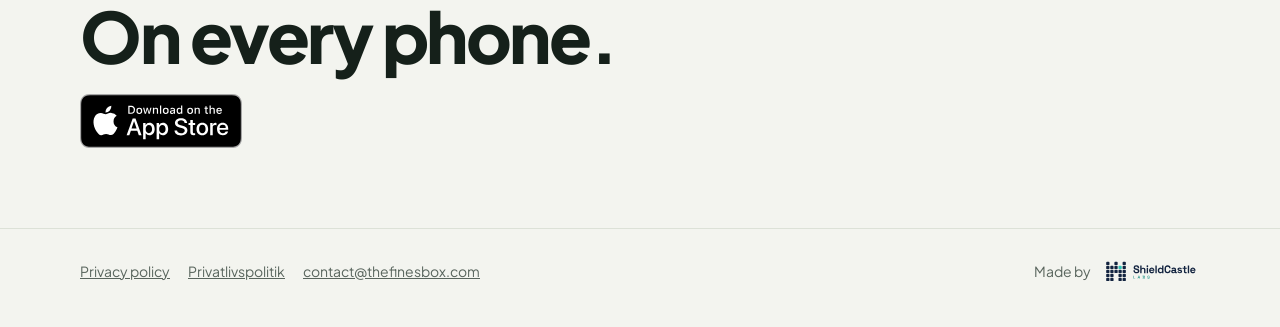
==== commit d692ee89: "In the App Store: Apple's badge; automatic fines with standard fines and Your team. Your rules. on t" ====
--- a/index.html
+++ b/index.html
@@ -45,8 +45,8 @@
         <h1>Late again? <em>That's 20 kr.</em></h1>
         <p class="lede">The Fines Box keeps your team's fines, match fees and payments. <strong>Players propose fines on teammates, the fines judge approves with one tap,</strong> and it all lands on the leaderboard.</p>
         <div class="hero-actions">
-          <span class="badge" role="img" aria-label="Coming soon to the App Store"><svg viewBox="0 0 24 24" fill="none" stroke="currentColor" stroke-width="2" stroke-linecap="round" aria-hidden="true"><rect x="6" y="2.5" width="12" height="19" rx="2.5"/><path d="M10.5 18.5h3"/></svg><span>Coming soon to<b>the App Store</b></span></span>
-          <span class="small">Being tested by the first teams now.</span>
+          <a class="store" href="https://apps.apple.com/dk/app/id6829148710"><img src="/img/app-store-badge-en.svg" height="54" alt="Download on the App Store"></a>
+          <span class="small">Free, with no ads. For iPhone, in Danish and English.</span>
         </div>
       </div>
 
@@ -56,7 +56,7 @@
         <div class="notice" id="notice" aria-live="polite">
           <span class="av" aria-hidden="true">MH</span>
           <span class="t" id="notice-title">Mads Holm proposed a fine</span>
-          <span class="d">Forgot boots · 50 kr · for Kasper Vinther</span>
+          <span class="d">Forgot kit · 30 kr · for Kasper Vinther</span>
           <span class="status" id="notice-status">Waiting for the fines judge</span>
         </div>
         <div class="mini">
@@ -75,7 +75,7 @@
   <section class="rotator">
     <div class="wrap">
       <h2>There's a fine for every <span class="word" id="word">missed open goal</span>.</h2>
-      <p>48 ready-made fines in the library, in Danish and English. Change the amounts, or write your own in a minute.</p>
+      <p>Over 50 ready-made fines in the library, in Danish and English. Change the amounts, or write your own in a minute.</p>
     </div>
   </section>
 
@@ -87,7 +87,7 @@
         <div class="tile"><svg viewBox="0 0 24 24" fill="none" stroke="currentColor" stroke-width="2" stroke-linecap="round" stroke-linejoin="round" aria-hidden="true"><rect x="6" y="2.5" width="12" height="19" rx="2.5"/><path d="M10.5 18.5h3"/></svg><b>Straight to the MobilePay box</b><p>One tap opens the team's box with the amount and message filled in. Paying has never been this easy for players.</p></div>
         <div class="tile"><svg viewBox="0 0 24 24" fill="none" stroke="currentColor" stroke-width="2" stroke-linecap="round" stroke-linejoin="round" aria-hidden="true"><path d="M5 12.5l4.5 4.5L19 7.5"/></svg><b>No detective work for the treasurer</b><p>Every payment carries a code in its message, so the treasurer can match everyone who uses the app. Someone pays outside the app? There's a fine for that.</p></div>
         <div class="tile"><svg viewBox="0 0 24 24" fill="none" stroke="currentColor" stroke-width="2" stroke-linecap="round" stroke-linejoin="round" aria-hidden="true"><rect x="3" y="6" width="18" height="13" rx="2"/><path d="M3 10h18"/></svg><b>Your own fines</b><p>Pick from a library of over 50 fines, change the amounts, or write your own.</p></div>
-        <div class="tile"><svg viewBox="0 0 24 24" fill="none" stroke="currentColor" stroke-width="2" stroke-linecap="round" stroke-linejoin="round" aria-hidden="true"><circle cx="12" cy="12" r="8.5"/><path d="M12 7.5V12l3 2"/></svg><b>Fines that write themselves</b><p>A yellow card, a red card or a late drop-out: once it's in the app, the fine proposal waits for the fines judge.</p></div>
+        <div class="tile"><svg viewBox="0 0 24 24" fill="none" stroke="currentColor" stroke-width="2" stroke-linecap="round" stroke-linejoin="round" aria-hidden="true"><circle cx="12" cy="12" r="8.5"/><path d="M12 7.5V12l3 2"/></svg><b>Fines that write themselves</b><p>Nine automatic fines, each with its own standard fine. Switch them on and the fine proposals come by themselves.</p></div>
         <div class="tile"><svg viewBox="0 0 24 24" fill="none" stroke="currentColor" stroke-width="2" stroke-linecap="round" stroke-linejoin="round" aria-hidden="true"><path d="M7 4h10v5a5 5 0 0 1-10 0z"/><path d="M7 6H4.5a2.5 2.5 0 0 0 3 3.5M17 6h2.5a2.5 2.5 0 0 1-3 3.5M12 14v4M8 20.5h8"/></svg><b>Votes and leaderboards</b><p>Player of the match, goals, assists and cards add up over the season, right next to the fines.</p></div>
         <div class="tile"><svg viewBox="0 0 24 24" fill="none" stroke="currentColor" stroke-width="2" stroke-linecap="round" stroke-linejoin="round" aria-hidden="true"><path d="M12 20s-7.5-4.6-7.5-10.2A4.3 4.3 0 0 1 12 7a4.3 4.3 0 0 1 7.5 2.8C19.5 15.4 12 20 12 20z"/></svg><b>Fans can join in</b><p>Family, friends and old legends follow the team and can chip in.</p></div>
       </div>
@@ -140,8 +140,36 @@
   <section class="band" aria-label="From the fine library">
     <div class="wrap"><p class="band-label">From the fine library</p></div>
     <div class="band-track">
-      <div class="fcard"><svg viewBox="0 0 24 24" fill="none" stroke="currentColor" stroke-width="2" stroke-linecap="round" stroke-linejoin="round" aria-hidden="true"><circle cx="12" cy="12" r="10"/><path d="M12 6v6l4 2"/></svg><b>Late for training</b><span>20 kr</span></div><div class="fcard"><svg viewBox="0 0 24 24" fill="none" stroke="currentColor" stroke-width="2" stroke-linecap="round" stroke-linejoin="round" aria-hidden="true"><path d="M4 6h5l1 4 8.2 2.4a2.5 2.5 0 0 1 1.8 2.4V17H4z"/><path d="M7 17v3"/><path d="M12 17v3"/><path d="M17 17v3"/><path d="m12.5 10.8-1 2.2"/><path d="m15.5 11.6-1 2.2"/></svg><b>Forgot boots</b><span>50 kr</span></div><div class="fcard"><svg viewBox="0 0 24 24" fill="none" stroke="currentColor" stroke-width="2" stroke-linecap="round" stroke-linejoin="round" aria-hidden="true"><path d="M2 20V5h20v15"/><path d="M6 20v-9h12v9"/><path d="m2 5 4 6"/><path d="m22 5-4 6"/><path d="M10 11v9"/><path d="M14 11v9"/></svg><b>Missed an open goal</b><span>20 kr</span></div><div class="fcard red"><svg viewBox="0 0 24 24" fill="none" stroke="currentColor" stroke-width="2" stroke-linecap="round" stroke-linejoin="round" aria-hidden="true"><rect x="6.5" y="3" width="11" height="16" rx="2" transform="rotate(10 12 11)"/></svg><b>Red card</b><span>150 kr</span></div><div class="fcard"><svg viewBox="0 0 24 24" fill="none" stroke="currentColor" stroke-width="2" stroke-linecap="round" stroke-linejoin="round" aria-hidden="true"><path d="M9 2v11l-1.5 6H4"/><path d="M15 2v11l1.5 6H20"/><circle cx="12" cy="18" r="2.5"/><path d="M12 8v4"/></svg><b>Got nutmegged</b><span>10 kr</span></div><div class="fcard"><svg viewBox="0 0 24 24" fill="none" stroke="currentColor" stroke-width="2" stroke-linecap="round" stroke-linejoin="round" aria-hidden="true"><circle cx="6" cy="6" r="3"/><path d="M8.12 8.12 12 12"/><path d="M20 4 8.12 15.88"/><circle cx="6" cy="18" r="3"/><path d="M14.8 14.8 20 20"/></svg><b>New haircut</b><span>20 kr</span></div><div class="fcard"><svg viewBox="0 0 24 24" fill="none" stroke="currentColor" stroke-width="2" stroke-linecap="round" stroke-linejoin="round" aria-hidden="true"><path d="M3 21V11h18v10"/><circle cx="12" cy="17" r="2.5"/><path d="M9 7h6.5a2.5 2.5 0 0 0 0-5H13"/><path d="m11.5 4.5-2.5 2.5 2.5 2.5"/></svg><b>Own goal</b><span>20 kr each</span></div><div class="fcard"><svg viewBox="0 0 24 24" fill="none" stroke="currentColor" stroke-width="2" stroke-linecap="round" stroke-linejoin="round" aria-hidden="true"><path d="M20 21v-8a2 2 0 0 0-2-2H6a2 2 0 0 0-2 2v8"/><path d="M4 16s.5-1 2-1 2.5 2 4 2 2.5-2 4-2 2.5 2 4 2 2-1 2-1"/><path d="M2 21h20"/><path d="M7 8v3"/><path d="M12 8v3"/><path d="M17 8v3"/><path d="M7 4h.01"/><path d="M12 4h.01"/><path d="M17 4h.01"/></svg><b>Birthday without cake</b><span>50 kr</span></div><div class="fcard"><svg viewBox="0 0 24 24" fill="none" stroke="currentColor" stroke-width="2" stroke-linecap="round" stroke-linejoin="round" aria-hidden="true"><rect width="14" height="20" x="5" y="2" rx="2" ry="2"/><path d="M12 18h.01"/></svg><b>Phone rang during the team talk</b><span>25 kr</span></div><div class="fcard red"><svg viewBox="0 0 24 24" fill="none" stroke="currentColor" stroke-width="2" stroke-linecap="round" stroke-linejoin="round" aria-hidden="true"><path d="M16 21v-2a4 4 0 0 0-4-4H6a4 4 0 0 0-4 4v2"/><circle cx="9" cy="7" r="4"/><path d="m17 8 5 5"/><path d="m22 8-5 5"/></svg><b>No-show at a match</b><span>200 kr</span></div><div class="fcard"><svg viewBox="0 0 24 24" fill="none" stroke="currentColor" stroke-width="2" stroke-linecap="round" stroke-linejoin="round" aria-hidden="true"><path d="M10 16c.5.3 1.2.5 2 .5s1.5-.2 2-.5"/><path d="M15 12h.01"/><path d="M19.38 6.813A9 9 0 0 1 20.8 10.2a2 2 0 0 1 0 3.6 9 9 0 0 1-17.6 0 2 2 0 0 1 0-3.6A9 9 0 0 1 12 3c2 0 3.5 1.1 3.5 2.5s-.9 2.5-2 2.5c-.8 0-1.5-.4-1.5-1"/><path d="M9 12h.01"/></svg><b>Called the coach mum or dad</b><span>20 kr</span></div><div class="fcard"><svg viewBox="0 0 24 24" fill="none" stroke="currentColor" stroke-width="2" stroke-linecap="round" stroke-linejoin="round" aria-hidden="true"><path d="M9 18.12 10 14H4.17a2 2 0 0 1-1.92-2.56l2.33-8A2 2 0 0 1 6.5 2H20a2 2 0 0 1 2 2v8a2 2 0 0 1-2 2h-2.76a2 2 0 0 0-1.79 1.11L12 22a3.13 3.13 0 0 1-3-3.88Z"/><path d="M17 14V2"/></svg><b>Sulking after being subbed off</b><span>20 kr</span></div><div class="fcard"><svg viewBox="0 0 24 24" fill="none" stroke="currentColor" stroke-width="2" stroke-linecap="round" stroke-linejoin="round" aria-hidden="true"><path d="M10 2h4"/><path d="m12 14 3-3"/><circle cx="12" cy="14" r="8"/></svg><b>Late for meet-up</b><span>10 kr per minute</span></div><div class="fcard"><svg viewBox="0 0 24 24" fill="none" stroke="currentColor" stroke-width="2" stroke-linecap="round" stroke-linejoin="round" aria-hidden="true"><circle cx="12" cy="12" r="10"/><path d="m12 7 4.5 3.3-1.7 5.2H9.2l-1.7-5.2z"/><path d="M12 2v5"/><path d="m21.5 9.5-5 .8"/><path d="m18 20.5-3.2-5"/><path d="m6 20.5 3.2-5"/><path d="m2.5 9.5 5 .8"/></svg><b>Hit the coach with the ball</b><span>20 kr</span></div><div class="fcard"><svg viewBox="0 0 24 24" fill="none" stroke="currentColor" stroke-width="2" stroke-linecap="round" stroke-linejoin="round" aria-hidden="true"><path d="M12 18V5"/><path d="M15 13a4.17 4.17 0 0 1-3-4 4.17 4.17 0 0 1-3 4"/><path d="M17.707 6.294A3 3 0 1 0 12 5a3 3 0 1 0-5.707 1.294"/><path d="M17.996 5.125a4 4 0 0 1 2.526 5.77"/><path d="M18 18a4 4 0 0 0 2-7.465"/><path d="M19.967 17.482a4 4 0 1 1-7.967.517 4 4 0 1 1-7.967-.517"/><path d="M6 18a4 4 0 0 1-2-7.465"/><path d="M6.004 5.125a4 4 0 0 0-2.526 5.77"/></svg><b>Forgot a teammate's name</b><span>10 kr</span></div>
-      <div class="fcard" aria-hidden="true"><svg viewBox="0 0 24 24" fill="none" stroke="currentColor" stroke-width="2" stroke-linecap="round" stroke-linejoin="round" aria-hidden="true"><circle cx="12" cy="12" r="10"/><path d="M12 6v6l4 2"/></svg><b>Late for training</b><span>20 kr</span></div><div class="fcard" aria-hidden="true"><svg viewBox="0 0 24 24" fill="none" stroke="currentColor" stroke-width="2" stroke-linecap="round" stroke-linejoin="round" aria-hidden="true"><path d="M4 6h5l1 4 8.2 2.4a2.5 2.5 0 0 1 1.8 2.4V17H4z"/><path d="M7 17v3"/><path d="M12 17v3"/><path d="M17 17v3"/><path d="m12.5 10.8-1 2.2"/><path d="m15.5 11.6-1 2.2"/></svg><b>Forgot boots</b><span>50 kr</span></div><div class="fcard" aria-hidden="true"><svg viewBox="0 0 24 24" fill="none" stroke="currentColor" stroke-width="2" stroke-linecap="round" stroke-linejoin="round" aria-hidden="true"><path d="M2 20V5h20v15"/><path d="M6 20v-9h12v9"/><path d="m2 5 4 6"/><path d="m22 5-4 6"/><path d="M10 11v9"/><path d="M14 11v9"/></svg><b>Missed an open goal</b><span>20 kr</span></div><div class="fcard red" aria-hidden="true"><svg viewBox="0 0 24 24" fill="none" stroke="currentColor" stroke-width="2" stroke-linecap="round" stroke-linejoin="round" aria-hidden="true"><rect x="6.5" y="3" width="11" height="16" rx="2" transform="rotate(10 12 11)"/></svg><b>Red card</b><span>150 kr</span></div><div class="fcard" aria-hidden="true"><svg viewBox="0 0 24 24" fill="none" stroke="currentColor" stroke-width="2" stroke-linecap="round" stroke-linejoin="round" aria-hidden="true"><path d="M9 2v11l-1.5 6H4"/><path d="M15 2v11l1.5 6H20"/><circle cx="12" cy="18" r="2.5"/><path d="M12 8v4"/></svg><b>Got nutmegged</b><span>10 kr</span></div><div class="fcard" aria-hidden="true"><svg viewBox="0 0 24 24" fill="none" stroke="currentColor" stroke-width="2" stroke-linecap="round" stroke-linejoin="round" aria-hidden="true"><circle cx="6" cy="6" r="3"/><path d="M8.12 8.12 12 12"/><path d="M20 4 8.12 15.88"/><circle cx="6" cy="18" r="3"/><path d="M14.8 14.8 20 20"/></svg><b>New haircut</b><span>20 kr</span></div><div class="fcard" aria-hidden="true"><svg viewBox="0 0 24 24" fill="none" stroke="currentColor" stroke-width="2" stroke-linecap="round" stroke-linejoin="round" aria-hidden="true"><path d="M3 21V11h18v10"/><circle cx="12" cy="17" r="2.5"/><path d="M9 7h6.5a2.5 2.5 0 0 0 0-5H13"/><path d="m11.5 4.5-2.5 2.5 2.5 2.5"/></svg><b>Own goal</b><span>20 kr each</span></div><div class="fcard" aria-hidden="true"><svg viewBox="0 0 24 24" fill="none" stroke="currentColor" stroke-width="2" stroke-linecap="round" stroke-linejoin="round" aria-hidden="true"><path d="M20 21v-8a2 2 0 0 0-2-2H6a2 2 0 0 0-2 2v8"/><path d="M4 16s.5-1 2-1 2.5 2 4 2 2.5-2 4-2 2.5 2 4 2 2-1 2-1"/><path d="M2 21h20"/><path d="M7 8v3"/><path d="M12 8v3"/><path d="M17 8v3"/><path d="M7 4h.01"/><path d="M12 4h.01"/><path d="M17 4h.01"/></svg><b>Birthday without cake</b><span>50 kr</span></div><div class="fcard" aria-hidden="true"><svg viewBox="0 0 24 24" fill="none" stroke="currentColor" stroke-width="2" stroke-linecap="round" stroke-linejoin="round" aria-hidden="true"><rect width="14" height="20" x="5" y="2" rx="2" ry="2"/><path d="M12 18h.01"/></svg><b>Phone rang during the team talk</b><span>25 kr</span></div><div class="fcard red" aria-hidden="true"><svg viewBox="0 0 24 24" fill="none" stroke="currentColor" stroke-width="2" stroke-linecap="round" stroke-linejoin="round" aria-hidden="true"><path d="M16 21v-2a4 4 0 0 0-4-4H6a4 4 0 0 0-4 4v2"/><circle cx="9" cy="7" r="4"/><path d="m17 8 5 5"/><path d="m22 8-5 5"/></svg><b>No-show at a match</b><span>200 kr</span></div><div class="fcard" aria-hidden="true"><svg viewBox="0 0 24 24" fill="none" stroke="currentColor" stroke-width="2" stroke-linecap="round" stroke-linejoin="round" aria-hidden="true"><path d="M10 16c.5.3 1.2.5 2 .5s1.5-.2 2-.5"/><path d="M15 12h.01"/><path d="M19.38 6.813A9 9 0 0 1 20.8 10.2a2 2 0 0 1 0 3.6 9 9 0 0 1-17.6 0 2 2 0 0 1 0-3.6A9 9 0 0 1 12 3c2 0 3.5 1.1 3.5 2.5s-.9 2.5-2 2.5c-.8 0-1.5-.4-1.5-1"/><path d="M9 12h.01"/></svg><b>Called the coach mum or dad</b><span>20 kr</span></div><div class="fcard" aria-hidden="true"><svg viewBox="0 0 24 24" fill="none" stroke="currentColor" stroke-width="2" stroke-linecap="round" stroke-linejoin="round" aria-hidden="true"><path d="M9 18.12 10 14H4.17a2 2 0 0 1-1.92-2.56l2.33-8A2 2 0 0 1 6.5 2H20a2 2 0 0 1 2 2v8a2 2 0 0 1-2 2h-2.76a2 2 0 0 0-1.79 1.11L12 22a3.13 3.13 0 0 1-3-3.88Z"/><path d="M17 14V2"/></svg><b>Sulking after being subbed off</b><span>20 kr</span></div><div class="fcard" aria-hidden="true"><svg viewBox="0 0 24 24" fill="none" stroke="currentColor" stroke-width="2" stroke-linecap="round" stroke-linejoin="round" aria-hidden="true"><path d="M10 2h4"/><path d="m12 14 3-3"/><circle cx="12" cy="14" r="8"/></svg><b>Late for meet-up</b><span>10 kr per minute</span></div><div class="fcard" aria-hidden="true"><svg viewBox="0 0 24 24" fill="none" stroke="currentColor" stroke-width="2" stroke-linecap="round" stroke-linejoin="round" aria-hidden="true"><circle cx="12" cy="12" r="10"/><path d="m12 7 4.5 3.3-1.7 5.2H9.2l-1.7-5.2z"/><path d="M12 2v5"/><path d="m21.5 9.5-5 .8"/><path d="m18 20.5-3.2-5"/><path d="m6 20.5 3.2-5"/><path d="m2.5 9.5 5 .8"/></svg><b>Hit the coach with the ball</b><span>20 kr</span></div><div class="fcard" aria-hidden="true"><svg viewBox="0 0 24 24" fill="none" stroke="currentColor" stroke-width="2" stroke-linecap="round" stroke-linejoin="round" aria-hidden="true"><path d="M12 18V5"/><path d="M15 13a4.17 4.17 0 0 1-3-4 4.17 4.17 0 0 1-3 4"/><path d="M17.707 6.294A3 3 0 1 0 12 5a3 3 0 1 0-5.707 1.294"/><path d="M17.996 5.125a4 4 0 0 1 2.526 5.77"/><path d="M18 18a4 4 0 0 0 2-7.465"/><path d="M19.967 17.482a4 4 0 1 1-7.967.517 4 4 0 1 1-7.967-.517"/><path d="M6 18a4 4 0 0 1-2-7.465"/><path d="M6.004 5.125a4 4 0 0 0-2.526 5.77"/></svg><b>Forgot a teammate's name</b><span>10 kr</span></div>
+      <div class="fcard"><svg viewBox="0 0 24 24" fill="none" stroke="currentColor" stroke-width="2" stroke-linecap="round" stroke-linejoin="round" aria-hidden="true"><circle cx="12" cy="12" r="10"/><path d="M12 6v6l4 2"/></svg><b>Late for training</b><span>20 kr</span></div><div class="fcard"><svg viewBox="0 0 24 24" fill="none" stroke="currentColor" stroke-width="2" stroke-linecap="round" stroke-linejoin="round" aria-hidden="true"><path d="M4 6h5l1 4 8.2 2.4a2.5 2.5 0 0 1 1.8 2.4V17H4z"/><path d="M7 17v3"/><path d="M12 17v3"/><path d="M17 17v3"/><path d="m12.5 10.8-1 2.2"/><path d="m15.5 11.6-1 2.2"/></svg><b>Forgot kit</b><span>30 kr</span></div><div class="fcard"><svg viewBox="0 0 24 24" fill="none" stroke="currentColor" stroke-width="2" stroke-linecap="round" stroke-linejoin="round" aria-hidden="true"><path d="M2 20V5h20v15"/><path d="M6 20v-9h12v9"/><path d="m2 5 4 6"/><path d="m22 5-4 6"/><path d="M10 11v9"/><path d="M14 11v9"/></svg><b>Missed an open goal</b><span>20 kr</span></div><div class="fcard red"><svg viewBox="0 0 24 24" fill="none" stroke="currentColor" stroke-width="2" stroke-linecap="round" stroke-linejoin="round" aria-hidden="true"><rect x="6.5" y="3" width="11" height="16" rx="2" transform="rotate(10 12 11)"/></svg><b>Red card</b><span>150 kr</span></div><div class="fcard"><svg viewBox="0 0 24 24" fill="none" stroke="currentColor" stroke-width="2" stroke-linecap="round" stroke-linejoin="round" aria-hidden="true"><path d="M9 2v11l-1.5 6H4"/><path d="M15 2v11l1.5 6H20"/><circle cx="12" cy="18" r="2.5"/><path d="M12 8v4"/></svg><b>Got nutmegged</b><span>10 kr</span></div><div class="fcard"><svg viewBox="0 0 24 24" fill="none" stroke="currentColor" stroke-width="2" stroke-linecap="round" stroke-linejoin="round" aria-hidden="true"><circle cx="6" cy="6" r="3"/><path d="M8.12 8.12 12 12"/><path d="M20 4 8.12 15.88"/><circle cx="6" cy="18" r="3"/><path d="M14.8 14.8 20 20"/></svg><b>New haircut</b><span>20 kr</span></div><div class="fcard"><svg viewBox="0 0 24 24" fill="none" stroke="currentColor" stroke-width="2" stroke-linecap="round" stroke-linejoin="round" aria-hidden="true"><path d="M3 21V11h18v10"/><circle cx="12" cy="17" r="2.5"/><path d="M9 7h6.5a2.5 2.5 0 0 0 0-5H13"/><path d="m11.5 4.5-2.5 2.5 2.5 2.5"/></svg><b>Own goal</b><span>50 kr each</span></div><div class="fcard"><svg viewBox="0 0 24 24" fill="none" stroke="currentColor" stroke-width="2" stroke-linecap="round" stroke-linejoin="round" aria-hidden="true"><path d="M20 21v-8a2 2 0 0 0-2-2H6a2 2 0 0 0-2 2v8"/><path d="M4 16s.5-1 2-1 2.5 2 4 2 2.5-2 4-2 2.5 2 4 2 2-1 2-1"/><path d="M2 21h20"/><path d="M7 8v3"/><path d="M12 8v3"/><path d="M17 8v3"/><path d="M7 4h.01"/><path d="M12 4h.01"/><path d="M17 4h.01"/></svg><b>Birthday without cake</b><span>50 kr</span></div><div class="fcard"><svg viewBox="0 0 24 24" fill="none" stroke="currentColor" stroke-width="2" stroke-linecap="round" stroke-linejoin="round" aria-hidden="true"><rect width="14" height="20" x="5" y="2" rx="2" ry="2"/><path d="M12 18h.01"/></svg><b>Phone rang during the team talk</b><span>25 kr</span></div><div class="fcard red"><svg viewBox="0 0 24 24" fill="none" stroke="currentColor" stroke-width="2" stroke-linecap="round" stroke-linejoin="round" aria-hidden="true"><path d="M16 21v-2a4 4 0 0 0-4-4H6a4 4 0 0 0-4 4v2"/><circle cx="9" cy="7" r="4"/><path d="m17 8 5 5"/><path d="m22 8-5 5"/></svg><b>No-show at a match</b><span>200 kr</span></div><div class="fcard"><svg viewBox="0 0 24 24" fill="none" stroke="currentColor" stroke-width="2" stroke-linecap="round" stroke-linejoin="round" aria-hidden="true"><rect width="14" height="20" x="5" y="2" rx="2" ry="2"/><path d="M12 18h.01"/></svg><b>Hasn't installed the app</b><span>20 kr</span></div><div class="fcard"><svg viewBox="0 0 24 24" fill="none" stroke="currentColor" stroke-width="2" stroke-linecap="round" stroke-linejoin="round" aria-hidden="true"><path d="M9 18.12 10 14H4.17a2 2 0 0 1-1.92-2.56l2.33-8A2 2 0 0 1 6.5 2H20a2 2 0 0 1 2 2v8a2 2 0 0 1-2 2h-2.76a2 2 0 0 0-1.79 1.11L12 22a3.13 3.13 0 0 1-3-3.88Z"/><path d="M17 14V2"/></svg><b>Complained about being subbed off</b><span>25 kr</span></div><div class="fcard"><svg viewBox="0 0 24 24" fill="none" stroke="currentColor" stroke-width="2" stroke-linecap="round" stroke-linejoin="round" aria-hidden="true"><path d="M10 2h4"/><path d="m12 14 3-3"/><circle cx="12" cy="14" r="8"/></svg><b>Late for meet-up</b><span>5 kr per minute</span></div><div class="fcard"><svg viewBox="0 0 24 24" fill="none" stroke="currentColor" stroke-width="2" stroke-linecap="round" stroke-linejoin="round" aria-hidden="true"><circle cx="12" cy="12" r="10"/><path d="m12 7 4.5 3.3-1.7 5.2H9.2l-1.7-5.2z"/><path d="M12 2v5"/><path d="m21.5 9.5-5 .8"/><path d="m18 20.5-3.2-5"/><path d="m6 20.5 3.2-5"/><path d="m2.5 9.5 5 .8"/></svg><b>Hit the coach with the ball</b><span>20 kr</span></div><div class="fcard"><svg viewBox="0 0 24 24" fill="none" stroke="currentColor" stroke-width="2" stroke-linecap="round" stroke-linejoin="round" aria-hidden="true"><path d="M12 18V5"/><path d="M15 13a4.17 4.17 0 0 1-3-4 4.17 4.17 0 0 1-3 4"/><path d="M17.707 6.294A3 3 0 1 0 12 5a3 3 0 1 0-5.707 1.294"/><path d="M17.996 5.125a4 4 0 0 1 2.526 5.77"/><path d="M18 18a4 4 0 0 0 2-7.465"/><path d="M19.967 17.482a4 4 0 1 1-7.967.517 4 4 0 1 1-7.967-.517"/><path d="M6 18a4 4 0 0 1-2-7.465"/><path d="M6.004 5.125a4 4 0 0 0-2.526 5.77"/></svg><b>Forgot a teammate's name</b><span>10 kr</span></div>
+      <div class="fcard" aria-hidden="true"><svg viewBox="0 0 24 24" fill="none" stroke="currentColor" stroke-width="2" stroke-linecap="round" stroke-linejoin="round" aria-hidden="true"><circle cx="12" cy="12" r="10"/><path d="M12 6v6l4 2"/></svg><b>Late for training</b><span>20 kr</span></div><div class="fcard" aria-hidden="true"><svg viewBox="0 0 24 24" fill="none" stroke="currentColor" stroke-width="2" stroke-linecap="round" stroke-linejoin="round" aria-hidden="true"><path d="M4 6h5l1 4 8.2 2.4a2.5 2.5 0 0 1 1.8 2.4V17H4z"/><path d="M7 17v3"/><path d="M12 17v3"/><path d="M17 17v3"/><path d="m12.5 10.8-1 2.2"/><path d="m15.5 11.6-1 2.2"/></svg><b>Forgot kit</b><span>30 kr</span></div><div class="fcard" aria-hidden="true"><svg viewBox="0 0 24 24" fill="none" stroke="currentColor" stroke-width="2" stroke-linecap="round" stroke-linejoin="round" aria-hidden="true"><path d="M2 20V5h20v15"/><path d="M6 20v-9h12v9"/><path d="m2 5 4 6"/><path d="m22 5-4 6"/><path d="M10 11v9"/><path d="M14 11v9"/></svg><b>Missed an open goal</b><span>20 kr</span></div><div class="fcard red" aria-hidden="true"><svg viewBox="0 0 24 24" fill="none" stroke="currentColor" stroke-width="2" stroke-linecap="round" stroke-linejoin="round" aria-hidden="true"><rect x="6.5" y="3" width="11" height="16" rx="2" transform="rotate(10 12 11)"/></svg><b>Red card</b><span>150 kr</span></div><div class="fcard" aria-hidden="true"><svg viewBox="0 0 24 24" fill="none" stroke="currentColor" stroke-width="2" stroke-linecap="round" stroke-linejoin="round" aria-hidden="true"><path d="M9 2v11l-1.5 6H4"/><path d="M15 2v11l1.5 6H20"/><circle cx="12" cy="18" r="2.5"/><path d="M12 8v4"/></svg><b>Got nutmegged</b><span>10 kr</span></div><div class="fcard" aria-hidden="true"><svg viewBox="0 0 24 24" fill="none" stroke="currentColor" stroke-width="2" stroke-linecap="round" stroke-linejoin="round" aria-hidden="true"><circle cx="6" cy="6" r="3"/><path d="M8.12 8.12 12 12"/><path d="M20 4 8.12 15.88"/><circle cx="6" cy="18" r="3"/><path d="M14.8 14.8 20 20"/></svg><b>New haircut</b><span>20 kr</span></div><div class="fcard" aria-hidden="true"><svg viewBox="0 0 24 24" fill="none" stroke="currentColor" stroke-width="2" stroke-linecap="round" stroke-linejoin="round" aria-hidden="true"><path d="M3 21V11h18v10"/><circle cx="12" cy="17" r="2.5"/><path d="M9 7h6.5a2.5 2.5 0 0 0 0-5H13"/><path d="m11.5 4.5-2.5 2.5 2.5 2.5"/></svg><b>Own goal</b><span>50 kr each</span></div><div class="fcard" aria-hidden="true"><svg viewBox="0 0 24 24" fill="none" stroke="currentColor" stroke-width="2" stroke-linecap="round" stroke-linejoin="round" aria-hidden="true"><path d="M20 21v-8a2 2 0 0 0-2-2H6a2 2 0 0 0-2 2v8"/><path d="M4 16s.5-1 2-1 2.5 2 4 2 2.5-2 4-2 2.5 2 4 2 2-1 2-1"/><path d="M2 21h20"/><path d="M7 8v3"/><path d="M12 8v3"/><path d="M17 8v3"/><path d="M7 4h.01"/><path d="M12 4h.01"/><path d="M17 4h.01"/></svg><b>Birthday without cake</b><span>50 kr</span></div><div class="fcard" aria-hidden="true"><svg viewBox="0 0 24 24" fill="none" stroke="currentColor" stroke-width="2" stroke-linecap="round" stroke-linejoin="round" aria-hidden="true"><rect width="14" height="20" x="5" y="2" rx="2" ry="2"/><path d="M12 18h.01"/></svg><b>Phone rang during the team talk</b><span>25 kr</span></div><div class="fcard red" aria-hidden="true"><svg viewBox="0 0 24 24" fill="none" stroke="currentColor" stroke-width="2" stroke-linecap="round" stroke-linejoin="round" aria-hidden="true"><path d="M16 21v-2a4 4 0 0 0-4-4H6a4 4 0 0 0-4 4v2"/><circle cx="9" cy="7" r="4"/><path d="m17 8 5 5"/><path d="m22 8-5 5"/></svg><b>No-show at a match</b><span>200 kr</span></div><div class="fcard" aria-hidden="true"><svg viewBox="0 0 24 24" fill="none" stroke="currentColor" stroke-width="2" stroke-linecap="round" stroke-linejoin="round" aria-hidden="true"><rect width="14" height="20" x="5" y="2" rx="2" ry="2"/><path d="M12 18h.01"/></svg><b>Hasn't installed the app</b><span>20 kr</span></div><div class="fcard" aria-hidden="true"><svg viewBox="0 0 24 24" fill="none" stroke="currentColor" stroke-width="2" stroke-linecap="round" stroke-linejoin="round" aria-hidden="true"><path d="M9 18.12 10 14H4.17a2 2 0 0 1-1.92-2.56l2.33-8A2 2 0 0 1 6.5 2H20a2 2 0 0 1 2 2v8a2 2 0 0 1-2 2h-2.76a2 2 0 0 0-1.79 1.11L12 22a3.13 3.13 0 0 1-3-3.88Z"/><path d="M17 14V2"/></svg><b>Complained about being subbed off</b><span>25 kr</span></div><div class="fcard" aria-hidden="true"><svg viewBox="0 0 24 24" fill="none" stroke="currentColor" stroke-width="2" stroke-linecap="round" stroke-linejoin="round" aria-hidden="true"><path d="M10 2h4"/><path d="m12 14 3-3"/><circle cx="12" cy="14" r="8"/></svg><b>Late for meet-up</b><span>5 kr per minute</span></div><div class="fcard" aria-hidden="true"><svg viewBox="0 0 24 24" fill="none" stroke="currentColor" stroke-width="2" stroke-linecap="round" stroke-linejoin="round" aria-hidden="true"><circle cx="12" cy="12" r="10"/><path d="m12 7 4.5 3.3-1.7 5.2H9.2l-1.7-5.2z"/><path d="M12 2v5"/><path d="m21.5 9.5-5 .8"/><path d="m18 20.5-3.2-5"/><path d="m6 20.5 3.2-5"/><path d="m2.5 9.5 5 .8"/></svg><b>Hit the coach with the ball</b><span>20 kr</span></div><div class="fcard" aria-hidden="true"><svg viewBox="0 0 24 24" fill="none" stroke="currentColor" stroke-width="2" stroke-linecap="round" stroke-linejoin="round" aria-hidden="true"><path d="M12 18V5"/><path d="M15 13a4.17 4.17 0 0 1-3-4 4.17 4.17 0 0 1-3 4"/><path d="M17.707 6.294A3 3 0 1 0 12 5a3 3 0 1 0-5.707 1.294"/><path d="M17.996 5.125a4 4 0 0 1 2.526 5.77"/><path d="M18 18a4 4 0 0 0 2-7.465"/><path d="M19.967 17.482a4 4 0 1 1-7.967.517 4 4 0 1 1-7.967-.517"/><path d="M6 18a4 4 0 0 1-2-7.465"/><path d="M6.004 5.125a4 4 0 0 0-2.526 5.77"/></svg><b>Forgot a teammate's name</b><span>10 kr</span></div>
+    </div>
+  </section>
+
+  <section class="section" id="automatic-fines" aria-labelledby="auto">
+    <div class="wrap">
+      <h2 id="auto">Fines that write themselves.</h2>
+      <p class="intro">Switch an automatic fine on and the app keeps watch: a late cancellation, a red card, a player who doesn't turn up. Each automatic fine has its own standard fine, so it's ready with one tap. The fines judge still approves every single one.</p>
+      <div class="feature-grid">
+        <div class="panel autocard" role="img" aria-label="Automatic fines: seven rules, each with its fine and amount. Five are on, and Yellow card uses the team's own fine.">
+          <div class="panel-head"><span>Automatic fines</span></div>
+          <ul>
+            <li><i class="c"></i><span class="rule"><b>Late cancellation</b><small>Standard fine · under 24 hours</small></span><span class="amt num">50 kr</span><span class="sw on"></span></li>
+            <li><i class="c r"></i><span class="rule"><b>Dropped out of a match after check-in</b><small>Standard fine</small></span><span class="amt num">150 kr</span><span class="sw on"></span></li>
+            <li><i class="c r"></i><span class="rule"><b>No-show at a match</b><small>Standard fine</small></span><span class="amt num">200 kr</span><span class="sw on"></span></li>
+            <li><i class="c"></i><span class="rule"><b>Yellow card</b><small>The team's own fine</small></span><span class="amt num">75 kr</span><span class="sw on"></span></li>
+            <li class="off"><i class="c r"></i><span class="rule"><b>Red card</b><small>Standard fine</small></span><span class="amt num">150 kr</span><span class="sw"></span></li>
+            <li><i class="c"></i><span class="rule"><b>Player of the match buys a round</b><small>Standard fine</small></span><span class="amt num">50 kr</span><span class="sw on"></span></li>
+            <li class="off"><i class="c"></i><span class="rule"><b>Paid outside the app</b><small>Standard fine</small></span><span class="amt num">20 kr</span><span class="sw"></span></li>
+          </ul>
+          <p class="small">The proposals go to the fines judge, who approves or rejects them.</p>
+        </div>
+        <ul class="feats">
+          <li><svg viewBox="0 0 24 24" fill="none" stroke="currentColor" stroke-width="2" stroke-linecap="round" stroke-linejoin="round" aria-hidden="true"><path d="M5 12.5l4.5 4.5L19 7.5"/></svg><b>Ready with one tap</b><p>Switch a rule on and its standard fine is chosen. If it isn't on your fine list, the app asks whether to add it.</p></li>
+          <li><svg viewBox="0 0 24 24" fill="none" stroke="currentColor" stroke-width="2" stroke-linecap="round" stroke-linejoin="round" aria-hidden="true"><rect x="3" y="6" width="18" height="13" rx="2"/><path d="M3 10h18"/></svg><b>Or your own fine</b><p>Pick one of the team's own fines instead, and decide how late a cancellation may come: 12, 24, 48 or 72 hours before.</p></li>
+          <li><svg viewBox="0 0 24 24" fill="none" stroke="currentColor" stroke-width="2" stroke-linecap="round" stroke-linejoin="round" aria-hidden="true"><circle cx="9" cy="8" r="3.5"/><path d="M2.5 20c.8-3.5 3.3-5.5 6.5-5.5s5.7 2 6.5 5.5"/><path d="M16 4.5a3.5 3.5 0 0 1 0 7M18.5 14.8c1.6.9 2.6 2.6 3 5.2"/></svg><b>The fines judge has the last word</b><p>An automatic fine is a proposal. It's only booked once the fines judge has approved it.</p></li>
+          <li><svg viewBox="0 0 24 24" fill="none" stroke="currentColor" stroke-width="2" stroke-linecap="round" stroke-linejoin="round" aria-hidden="true"><circle cx="12" cy="12" r="8.5"/><path d="M12 7.5V12l3 2"/></svg><b>Less to keep track of</b><p>No lists of who cancelled late or who got a card. The app remembers it for you.</p></li>
+        </ul>
+      </div>
     </div>
   </section>
 
@@ -248,6 +276,23 @@
     </div>
   </section>
 
+  <section class="section" id="your-rules" aria-labelledby="custom">
+    <div class="wrap">
+      <h2 id="custom">Your team. Your rules.</h2>
+      <p class="intro">The app fits the team, not the other way round. You decide all of this yourselves:</p>
+      <div class="trust-grid custom-grid">
+        <div class="tile"><svg viewBox="0 0 24 24" fill="none" stroke="currentColor" stroke-width="2" stroke-linecap="round" stroke-linejoin="round" aria-hidden="true"><rect x="3" y="6" width="18" height="13" rx="2"/><path d="M3 10h18"/></svg><b>The fine list</b><p>Over 50 ready-made fines or your own: name, amount, yellow or red card, per time or per minute, an icon and a translation.</p></div>
+        <div class="tile"><svg viewBox="0 0 24 24" fill="none" stroke="currentColor" stroke-width="2" stroke-linecap="round" stroke-linejoin="round" aria-hidden="true"><circle cx="12" cy="12" r="8.5"/><path d="M12 7.5V12l3 2"/></svg><b>Automatic fines</b><p>Switch them on one by one, use the standard fine or your own, and choose how late a cancellation may come.</p></div>
+        <div class="tile"><svg viewBox="0 0 24 24" fill="none" stroke="currentColor" stroke-width="2" stroke-linecap="round" stroke-linejoin="round" aria-hidden="true"><path d="M12 3a9 9 0 0 0 0 18c1 0 1.6-.8 1.6-1.6 0-.5-.2-.9-.5-1.2-.3-.3-.4-.7-.4-1.1 0-.9.7-1.6 1.6-1.6H16a5 5 0 0 0 5-5c0-4.1-4-7.5-9-7.5z"/><circle cx="7.5" cy="11" r="1.2"/><circle cx="10" cy="7" r="1.2"/><circle cx="15" cy="7.5" r="1.2"/></svg><b>The team's look</b><p>Logo, up to four team colours and a theme for the app, with your motto and what the fines box is for.</p></div>
+        <div class="tile"><svg viewBox="0 0 24 24" fill="none" stroke="currentColor" stroke-width="2" stroke-linecap="round" stroke-linejoin="round" aria-hidden="true"><circle cx="9" cy="8" r="3.5"/><path d="M2.5 20c.8-3.5 3.3-5.5 6.5-5.5s5.7 2 6.5 5.5"/><path d="M16 4.5a3.5 3.5 0 0 1 0 7M18.5 14.8c1.6.9 2.6 2.6 3 5.2"/></svg><b>Roles</b><p>Admin, coach, treasurer, fines judge and player. One person can have several roles, and several can share one.</p></div>
+        <div class="tile"><svg viewBox="0 0 24 24" fill="none" stroke="currentColor" stroke-width="2" stroke-linecap="round" stroke-linejoin="round" aria-hidden="true"><ellipse cx="12" cy="6.5" rx="7" ry="3"/><path d="M5 6.5v5c0 1.7 3.1 3 7 3s7-1.3 7-3v-5M5 11.5v5c0 1.7 3.1 3 7 3s7-1.3 7-3v-5"/></svg><b>Fees</b><p>A match fee for each kind of match and for training, a season fee for the whole season or split into autumn and spring, and who is exempt.</p></div>
+        <div class="tile"><svg viewBox="0 0 24 24" fill="none" stroke="currentColor" stroke-width="2" stroke-linecap="round" stroke-linejoin="round" aria-hidden="true"><rect x="6" y="2.5" width="12" height="19" rx="2.5"/><path d="M10.5 18.5h3"/></svg><b>Ways to pay</b><p>Up to ten MobilePay boxes or numbers, the team's bank account and cash to a treasurer.</p></div>
+        <div class="tile"><svg viewBox="0 0 24 24" fill="none" stroke="currentColor" stroke-width="2" stroke-linecap="round" stroke-linejoin="round" aria-hidden="true"><path d="M4 6h9M17 6h3M4 12h3M11 12h9M4 18h11M19 18h1"/><circle cx="15" cy="6" r="2"/><circle cx="9" cy="12" r="2"/><circle cx="17" cy="18" r="2"/></svg><b>Team settings</b><p>Anonymous fine proposals, whether new players and fans need approval, and whether fans vote for the player of the match.</p></div>
+        <div class="tile"><svg viewBox="0 0 24 24" fill="none" stroke="currentColor" stroke-width="2" stroke-linecap="round" stroke-linejoin="round" aria-hidden="true"><path d="M6 9.5a6 6 0 0 1 12 0c0 5.5 2.5 7 2.5 7h-17S6 15 6 9.5z"/><path d="M10 19.5a2 2 0 0 0 4 0"/></svg><b>Your notifications</b><p>Every player switches off the kinds of messages they don't want.</p></div>
+      </div>
+    </div>
+  </section>
+
   <section class="section" aria-labelledby="fans">
     <div class="wrap">
       <h2 id="fans">The team's fans.</h2>
@@ -280,13 +325,14 @@
       <h2 id="qs">Questions</h2>
       <div class="faq">
         <details><summary>What does it cost?</summary><p>Nothing. The Fines Box is free, with no ads and no in-app purchases.</p></details>
-        <details><summary>Does it work on Android?</summary><p>Not yet. iPhone comes first; Android follows.</p></details>
+        <details><summary>Does it work on Android?</summary><p>Not yet. The iPhone app is in the App Store now, and the Android app is on its way.</p></details>
         <details><summary>How does paying work?</summary><p>The app takes no money. Players pay into the team's MobilePay box or MobilePay number, by bank transfer or in cash, and the treasurer confirms it.</p></details>
         <details><summary>Does it handle match fees?</summary><p>Yes. Everyone checked in gets the match fee when the match is closed. A fee per training and a season fee too, with exemptions per player.</p></details>
         <details><summary>What if someone can't play?</summary><p>They tap “I can't”, or add the days they're away. The coach sees it when picking the squad, and a late cancellation can become a fine proposal if the team wants.</p></details>
         <details><summary>Can family and friends join?</summary><p>Yes, as fans with the team's fan code. They see matches and line-ups, can support the team and pay entrance, but never see fines or payments.</p></details>
         <details><summary>Who can see the fines?</summary><p>Only your team. Approved fines are for everyone on the team; a proposal is seen only by the fines judges and whoever proposed it. Payments are private.</p></details>
         <details><summary>Can we use our own fines?</summary><p>Yes. Take what you like from the library of over 50 fines, change the amounts, and write your own.</p></details>
+        <details><summary>Can the app give fines by itself?</summary><p>It can propose them. Switch on automatic fines for e.g. late cancellations, cards or no-shows. Each has its own standard fine, or you choose your own. The proposal goes to the fines judge, and nothing is booked until someone has approved it.</p></details>
         <details><summary>Danish and English?</summary><p>Both. Each player picks a language, and the library's fines show in it.</p></details>
       </div>
     </div>
@@ -295,7 +341,7 @@
   <section class="cta">
     <div class="wrap">
       <h2>The team's fines box. On every phone.</h2>
-      <span class="badge" role="img" aria-label="Coming soon to the App Store"><svg viewBox="0 0 24 24" fill="none" stroke="currentColor" stroke-width="2" stroke-linecap="round" aria-hidden="true"><rect x="6" y="2.5" width="12" height="19" rx="2.5"/><path d="M10.5 18.5h3"/></svg><span>Coming soon to<b>the App Store</b></span></span>
+      <a class="store" href="https://apps.apple.com/dk/app/id6829148710"><img src="/img/app-store-badge-en.svg" height="54" alt="Download on the App Store"></a>
     </div>
   </section>
 </main>
@@ -313,7 +359,7 @@
   </div>
 </footer>
 
-<script type="application/json" id="site-texts">{"story":{"initials":"MH","proposedTitle":"Mads Holm proposed a fine","detail":"Forgot boots · 50 kr · for Kasper Vinther","waiting":"Waiting for the fines judge","approvedTitle":"Fine approved","approved":"Approved by the fines judge","board":"This week","replay":"Play again","kr":"kr"},"words":["missed open goal","nutmeg","new haircut","own goal","cakeless birthday","late arrival","forgotten pair of boots"]}</script>
+<script type="application/json" id="site-texts">{"story":{"initials":"MH","proposedTitle":"Mads Holm proposed a fine","detail":"Forgot kit · 30 kr · for Kasper Vinther","waiting":"Waiting for the fines judge","approvedTitle":"Fine approved","approved":"Approved by the fines judge","board":"This week","replay":"Play again","kr":"kr"},"words":["missed open goal","nutmeg","new haircut","own goal","cakeless birthday","late arrival","forgotten pair of boots"]}</script>
 <script src="/site.js" defer></script>
 </body>
 </html>
--- a/site.css
+++ b/site.css
@@ -313,6 +313,32 @@
 .motm .who { display: inline-flex; align-items: center; gap: 8px; }
 .motm .who svg { width: 18px; height: 18px; }
 
+/* Automatic fines: the app's list of rules, each with its fine, amount and switch. */
+.autocard { width: 100%; max-width: 460px; justify-self: center; }
+.autocard ul { list-style: none; padding: 0; margin: 12px 0 10px; }
+.autocard li {
+  display: grid; grid-template-columns: auto 1fr auto auto; align-items: center; gap: 12px;
+  padding: 11px 0; border-top: 1px solid var(--line);
+}
+.autocard li:first-child { border-top: 0; }
+.autocard .c { width: 13px; height: 18px; border-radius: 3px; background: var(--yellow); transform: rotate(8deg); }
+.autocard .c.r { background: var(--red); }
+.autocard .rule { min-width: 0; }
+.autocard .rule b { display: block; font-size: 15px; line-height: 1.3; }
+.autocard .rule small { display: block; font-size: 13px; color: var(--muted); }
+.autocard .amt { font-weight: 800; font-size: 15px; white-space: nowrap; }
+.autocard .sw { position: relative; width: 40px; height: 24px; border-radius: 12px; background: var(--line); }
+.autocard .sw::after {
+  content: ""; position: absolute; top: 3px; left: 3px; width: 18px; height: 18px; border-radius: 50%;
+  background: var(--surface); box-shadow: 0 1px 3px rgba(21, 32, 26, 0.3);
+}
+.autocard .sw.on { background: var(--accent); }
+.autocard .sw.on::after { left: 19px; }
+.autocard li.off .rule b, .autocard li.off .amt { color: var(--muted); }
+.autocard li.off .c { opacity: 0.45; }
+
+@media (min-width: 1000px) { .trust-grid.custom-grid { grid-template-columns: repeat(4, 1fr); } }
+
 .section.money { background: var(--surface); }
 .money .panel { background: var(--bg); }
 .paycard { width: 100%; max-width: 380px; justify-self: center; }
